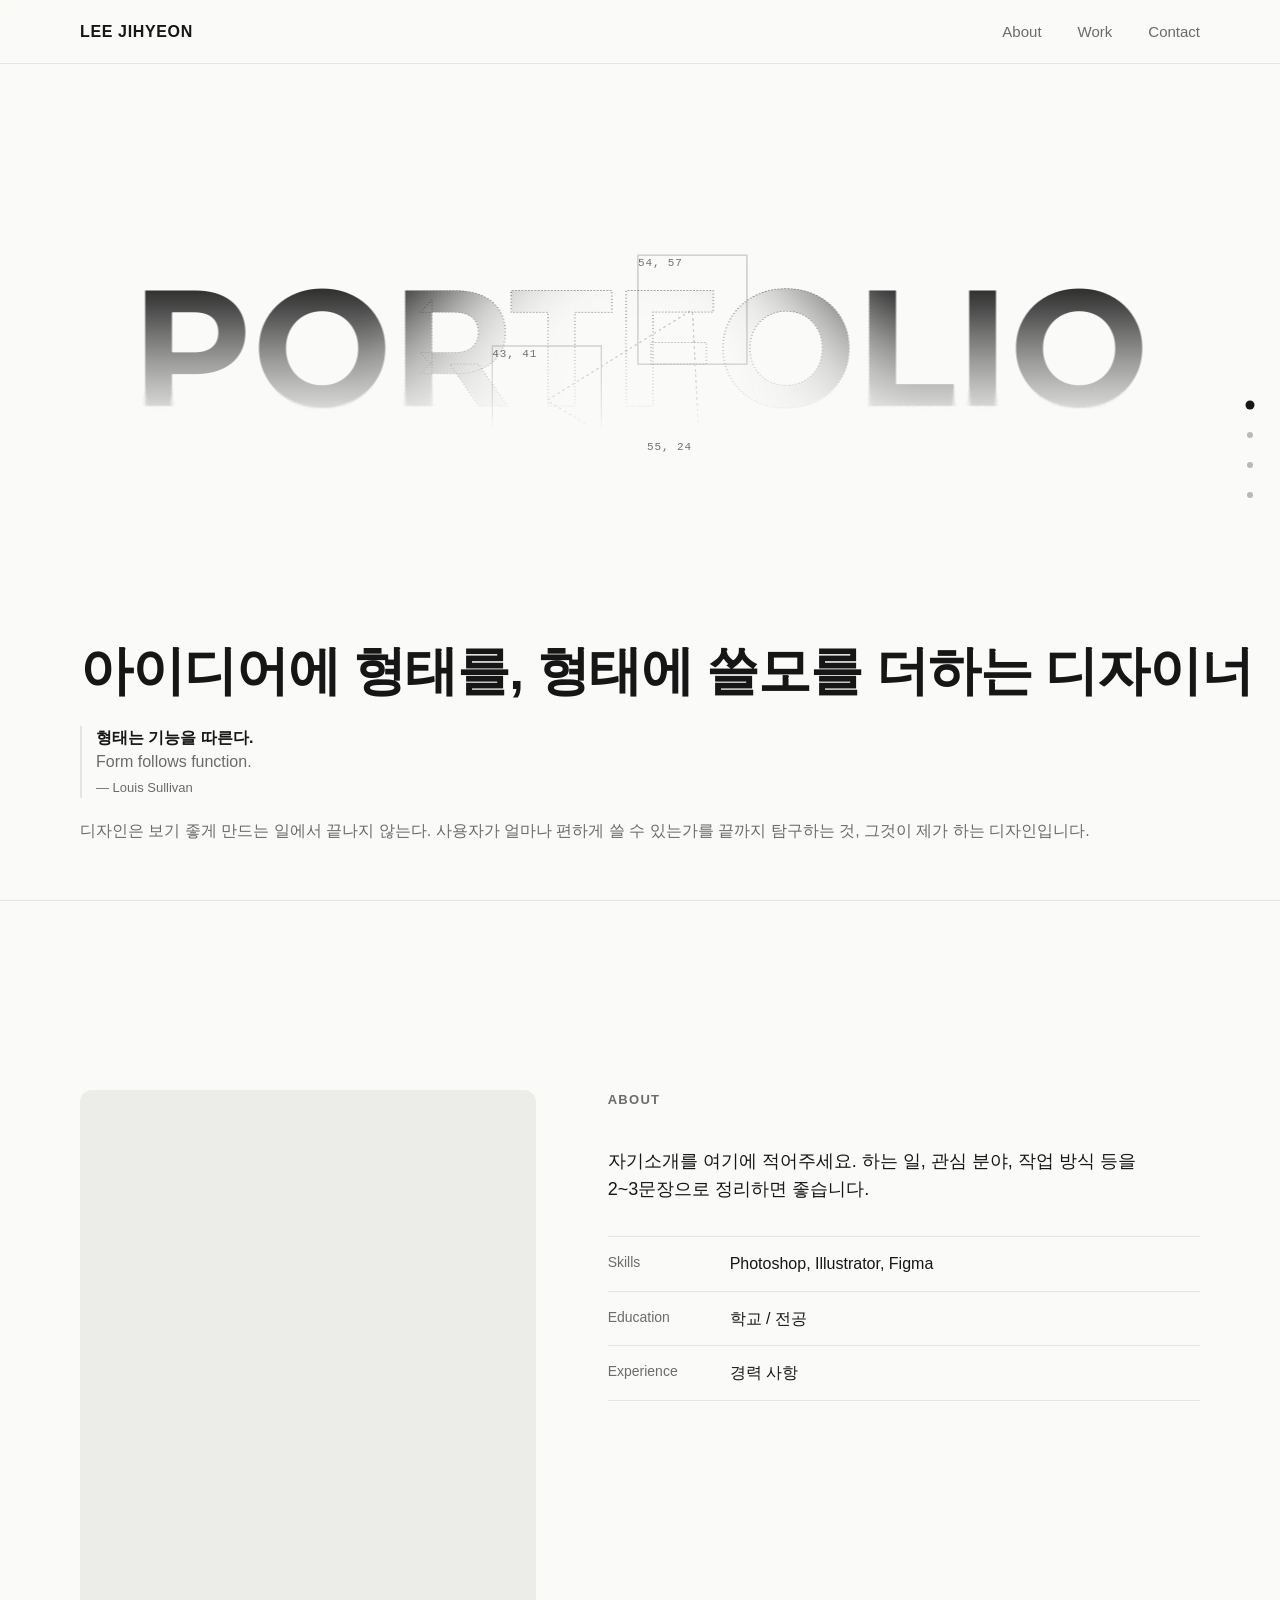
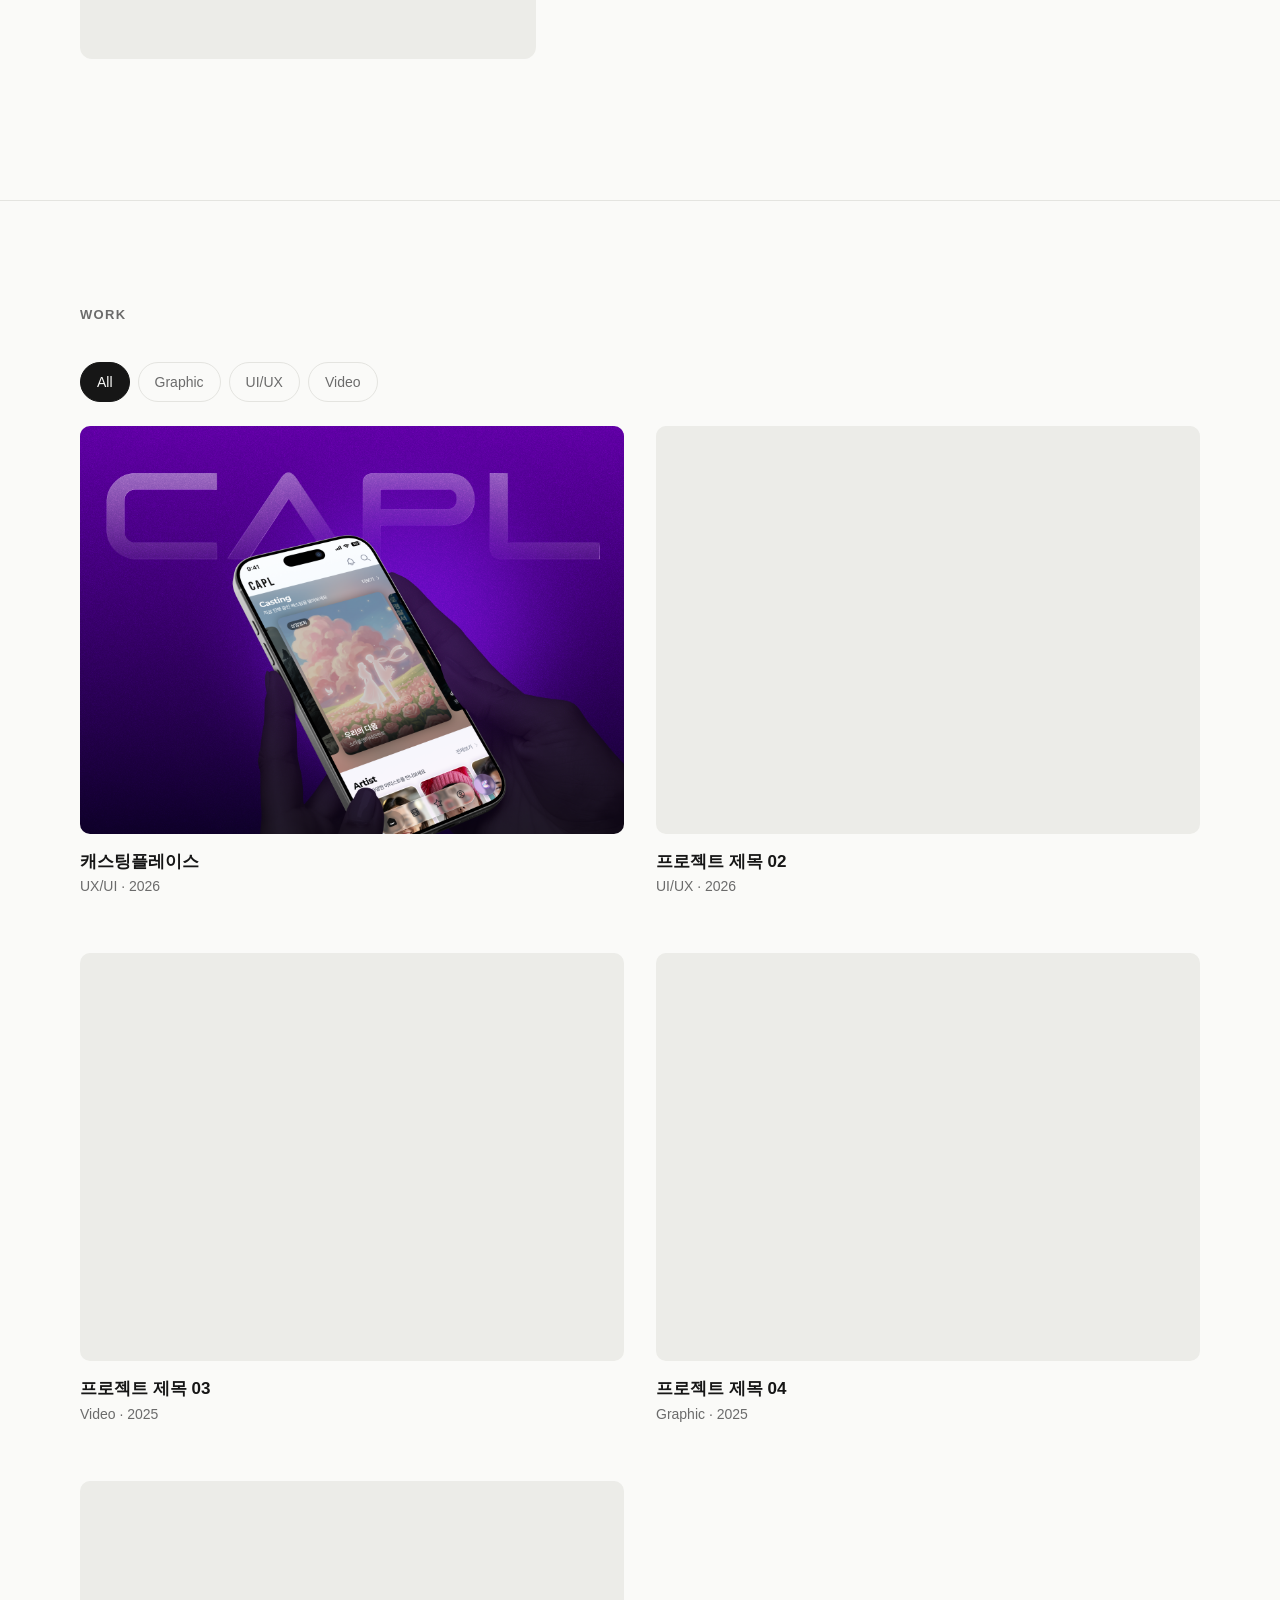
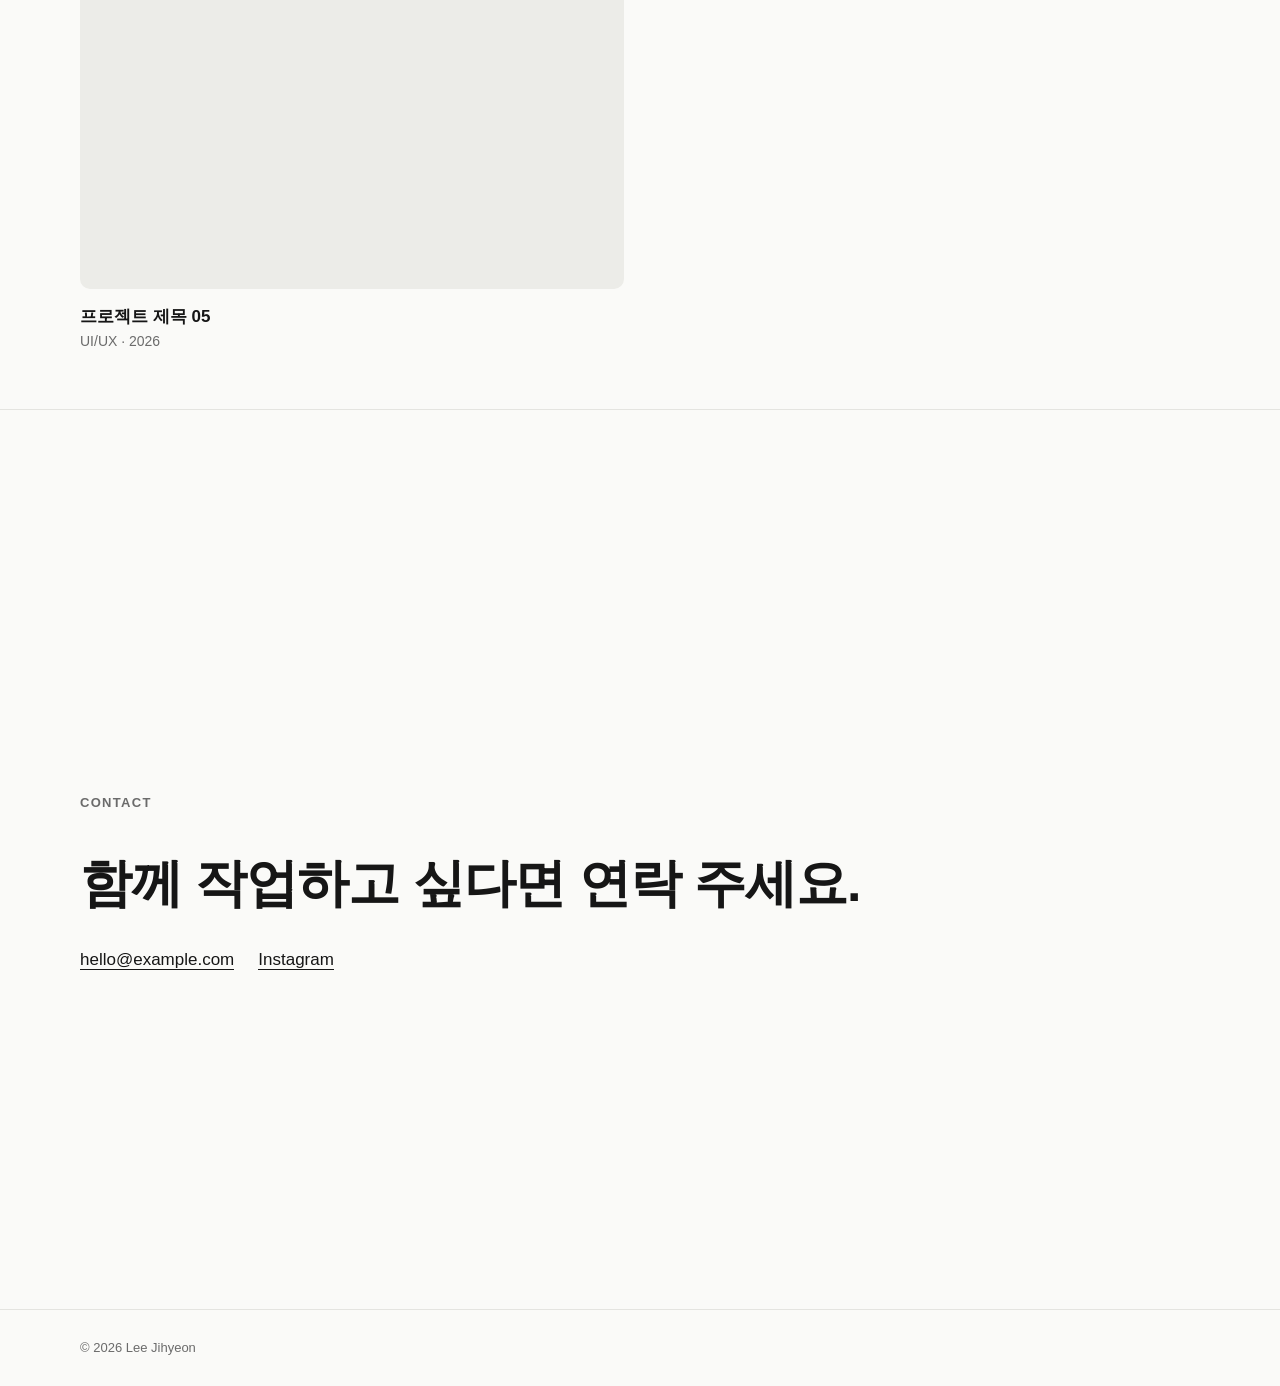
==== index.html @ bdc9daf2 "Insight: interview comparison table and hypothesis verification results - Newcomer vs experienced ac" ====
<!DOCTYPE html>
<html lang="ko" class="paged">
<head>
  <meta charset="UTF-8">
  <meta name="viewport" content="width=device-width, initial-scale=1.0, viewport-fit=cover">
  <title>이지현 포트폴리오</title>
  <meta name="description" content="이지현의 작업과 프로젝트를 소개하는 포트폴리오입니다.">
  <link rel="preconnect" href="https://cdn.jsdelivr.net">
  <link rel="stylesheet" href="https://cdn.jsdelivr.net/gh/orioncactus/pretendard@v1.3.9/dist/web/static/pretendard.min.css">
  <link rel="preconnect" href="https://fonts.googleapis.com">
  <link rel="preconnect" href="https://fonts.gstatic.com" crossorigin>
  <link rel="preload" as="style" href="https://fonts.googleapis.com/css2?family=Montserrat:wght@700&display=swap&text=PORTFOLIO">
  <link rel="stylesheet" href="https://fonts.googleapis.com/css2?family=Montserrat:wght@700&display=swap&text=PORTFOLIO">
  <link rel="stylesheet" href="css/style.css?v=20261109q">
</head>
<body>
  <header class="site-header">
    <div class="container header-inner">
      <a href="#home" class="logo">LEE JIHYEON</a>
      <button class="nav-toggle" aria-label="메뉴 열기" aria-expanded="false">
        <span></span><span></span>
      </button>
      <nav class="nav">
        <a href="#about">About</a>
        <a href="#work">Work</a>
        <a href="#contact">Contact</a>
      </nav>
    </div>
  </header>

  <main id="top">
    <!-- Hero -->
    <section id="home" class="hero page" data-page="Home">
      <div class="wordmark" data-text="PORTFOLIO" role="img" aria-label="PORTFOLIO"></div>
      <div class="container hero-intro">
        <h1>아이디어에 형태를,<br> 형태에 쓸모를 더하는 디자이너</h1>
        <blockquote class="hero-quote">
          <p>형태는 기능을 따른다.<span lang="en">Form follows function.</span></p>
          <cite>— Louis Sullivan</cite>
        </blockquote>
        <p class="hero-sub">디자인은 보기 좋게 만드는 일에서 끝나지 않는다. 사용자가 얼마나 편하게 쓸 수 있는가를 끝까지 탐구하는 것, 그것이 제가 하는 디자인입니다.</p>
      </div>
    </section>

    <!-- About -->
    <section id="about" class="section page" data-page="About">
      <div class="container about">
        <div class="about-photo">
          <img src="images/profile.jpg" alt="이지현 프로필 사진" onerror="this.parentElement.classList.add('is-empty')">
        </div>
        <div class="about-text">
          <h2 class="section-title">About</h2>
          <p>자기소개를 여기에 적어주세요. 하는 일, 관심 분야, 작업 방식 등을 2~3문장으로 정리하면 좋습니다.</p>
          <dl class="info">
            <div><dt>Skills</dt><dd>Photoshop, Illustrator, Figma</dd></div>
            <div><dt>Education</dt><dd>학교 / 전공</dd></div>
            <div><dt>Experience</dt><dd>경력 사항</dd></div>
          </dl>
        </div>
      </div>
    </section>

    <!-- Work -->
    <section id="work" class="section page" data-page="Work">
      <div class="container">
        <h2 class="section-title">Work</h2>
        <div class="filters" role="tablist">
          <button class="filter is-active" data-filter="all">All</button>
          <button class="filter" data-filter="graphic">Graphic</button>
          <button class="filter" data-filter="uiux">UI/UX</button>
          <button class="filter" data-filter="video">Video</button>
        </div>
        <ul class="grid">
          <li class="card" data-category="uiux">
            <a href="projects/project-01.html">
              <div class="thumb"><img src="images/project-01/capl-thumb.png" alt="" loading="lazy" onerror="this.remove()"></div>
              <h3>캐스팅플레이스</h3>
              <p>UX/UI · 2026</p>
            </a>
          </li>
          <li class="card" data-category="uiux">
            <a href="projects/project-02.html">
              <div class="thumb"><img src="images/work-02.jpg" alt="" onerror="this.remove()"></div>
              <h3>프로젝트 제목 02</h3>
              <p>UI/UX · 2026</p>
            </a>
          </li>
          <li class="card" data-category="video">
            <a href="projects/project-03.html">
              <div class="thumb"><img src="images/work-03.jpg" alt="" onerror="this.remove()"></div>
              <h3>프로젝트 제목 03</h3>
              <p>Video · 2025</p>
            </a>
          </li>
          <li class="card" data-category="graphic">
            <a href="projects/project-04.html">
              <div class="thumb"><img src="images/work-04.jpg" alt="" onerror="this.remove()"></div>
              <h3>프로젝트 제목 04</h3>
              <p>Graphic · 2025</p>
            </a>
          </li>
          <li class="card" data-category="uiux">
            <a href="projects/project-05.html">
              <div class="thumb"><img src="images/work-05.jpg" alt="" onerror="this.remove()"></div>
              <h3>프로젝트 제목 05</h3>
              <p>UI/UX · 2026</p>
            </a>
          </li>
        </ul>
      </div>
    </section>

    <!-- Contact -->
    <section id="contact" class="section contact page" data-page="Contact">
      <div class="container">
        <h2 class="section-title">Contact</h2>
        <p class="contact-lead">함께 작업하고 싶다면 연락 주세요.</p>
        <ul class="contact-links">
          <li><a href="mailto:hello@example.com">hello@example.com</a></li>
          <li><a href="https://instagram.com/" target="_blank" rel="noopener">Instagram</a></li>
        </ul>
      </div>
    </section>
  </main>

  <nav class="pager" aria-label="섹션 이동"></nav>

  <footer class="site-footer">
    <div class="container">© <span id="year"></span> Lee Jihyeon</div>
  </footer>

  <script src="js/main.js?v=20261109q"></script>
  <script src="js/wordmark.js?v=20261109q"></script>
</body>
</html>
---- css/style.css ----
/*
  모바일 우선(mobile-first) 반응형. 기준 기기(CSS px):
  - 기본      ~599   스마트폰 세로 (Galaxy S 360, iPhone SE 375, iPhone 393~402, Pro Max·Plus 430~440, Z Flip 412)
  - sm   600+        폴더블 펼침·소형 태블릿 (Galaxy Z Fold 펼침, 스마트폰 가로)
  - md   744+        태블릿 세로 (iPad mini 744, iPad·Air 820, iPad Pro 11" 834)
  - lg   1024+       태블릿 가로·노트북 (iPad Air 13"·Pro 13" 1024~1032, 노트북 1280~1366)
  - xl   1440+       데스크톱 (MacBook Air 1470, MacBook Pro 1512~1728, 모니터 1920+)
*/

:root {
  --bg: #fafaf8;
  --surface: #ffffff;
  --text: #161616;
  --muted: #6b6b6b;
  --line: #e4e4e0;
  --accent: #2f5bff;
  --thumb: #ecece8;
  --band: #f0f0ec;
  --glass-hi: rgba(255, 255, 255, .75);
  --glass-lo: rgba(255, 255, 255, .45);
  --glass-border: rgba(255, 255, 255, .8);
  --glass-shadow: rgba(30, 20, 60, .10);
  --glass-shine: rgba(255, 255, 255, .9);
  --header-h: 56px;
  --max: 1120px;
  --gutter: 16px;
  --section-y: 72px;
  --safe-l: env(safe-area-inset-left, 0px);
  --safe-r: env(safe-area-inset-right, 0px);
}

@media (prefers-color-scheme: dark) {
  :root {
    --bg: #111111;
    --surface: #1a1a1a;
    --text: #f2f2f0;
    --muted: #9a9a96;
    --line: #2c2c2a;
    --accent: #7c97ff;
    --thumb: #232321;
    --band: #0b0b0b;
    --glass-hi: rgba(255, 255, 255, .12);
    --glass-lo: rgba(255, 255, 255, .04);
    --glass-border: rgba(255, 255, 255, .16);
    --glass-shadow: rgba(0, 0, 0, .35);
    --glass-shine: rgba(255, 255, 255, .22);
  }
}

* { box-sizing: border-box; margin: 0; padding: 0; }

html {
  scroll-behavior: smooth;
  scroll-padding-top: var(--header-h);
  -webkit-text-size-adjust: 100%;
  text-size-adjust: 100%;
}

body {
  font-family: "Pretendard", -apple-system, BlinkMacSystemFont, sans-serif;
  background: var(--bg);
  color: var(--text);
  line-height: 1.6;
  word-break: keep-all;
  overflow-wrap: break-word;
  -webkit-font-smoothing: antialiased;
  -webkit-tap-highlight-color: transparent;
}

img { display: block; max-width: 100%; height: auto; }
a { color: inherit; text-decoration: none; }
ul { list-style: none; }
button { font: inherit; color: inherit; background: none; border: 0; cursor: pointer; }

.container {
  width: 100%;
  max-width: calc(var(--max) + var(--gutter) * 2);
  margin: 0 auto;
  padding-left: calc(var(--gutter) + var(--safe-l));
  padding-right: calc(var(--gutter) + var(--safe-r));
}

/* ---------- Header ---------- */
.site-header {
  position: fixed; inset: 0 0 auto 0; z-index: 10;
  height: var(--header-h);
  background: color-mix(in srgb, var(--bg) 88%, transparent);
  -webkit-backdrop-filter: blur(10px);
  backdrop-filter: blur(10px);
  border-bottom: 1px solid var(--line);
}
.header-inner { height: 100%; display: flex; align-items: center; justify-content: space-between; }
.logo { font-weight: 700; font-size: 15px; letter-spacing: 0.04em; }

/* 모바일: 햄버거 메뉴 */
.nav-toggle {
  display: flex; flex-direction: column; justify-content: center; gap: 6px;
  width: 44px; height: 44px; margin-right: -10px; padding: 0 10px;
}
.nav-toggle span { height: 2px; background: var(--text); transition: transform .2s; }
.nav-toggle[aria-expanded="true"] span:first-child { transform: translateY(4px) rotate(45deg); }
.nav-toggle[aria-expanded="true"] span:last-child { transform: translateY(-4px) rotate(-45deg); }

.nav {
  position: absolute; top: var(--header-h); left: 0; right: 0;
  display: none; flex-direction: column;
  padding: 8px calc(var(--gutter) + var(--safe-r)) 16px calc(var(--gutter) + var(--safe-l));
  background: var(--bg); border-bottom: 1px solid var(--line);
}
.nav.is-open { display: flex; }
.nav a { padding: 14px 0; font-size: 18px; font-weight: 500; }

/* ---------- Hero ---------- */
.hero {
  min-height: 100vh;
  min-height: 100svh;
  display: flex; flex-direction: column;
  padding: var(--header-h) 0 56px;
}
.eyebrow { color: var(--accent); font-weight: 600; font-size: 13px; letter-spacing: 0.1em; text-transform: uppercase; margin-bottom: 12px; }
.hero h1 { font-size: clamp(22px, 7.4vw, 40px); line-height: 1.15; font-weight: 700; letter-spacing: -0.02em; }

/* Vector Wordmark (js/wordmark.js) */
.wordmark {
  --wordmark-text: var(--text);
  --wordmark-shade: var(--muted);
  --wordmark-accent: var(--text);
  position: relative;
  flex: 1 1 auto;
  min-height: 260px;
  overflow: hidden;
  touch-action: pan-y;
  user-select: none;
  -webkit-user-select: none;
}
.wordmark-canvas { position: absolute; inset: 0; width: 100%; height: 100%; display: block; }
/* 서체가 준비되면 부드럽게 나타남 (js/wordmark.js가 .is-ready를 붙임) */
.wordmark > * { opacity: 0; transition: opacity .5s ease; }
.wordmark.is-ready > *, .wordmark.is-fallback { opacity: 1; }
.wordmark-label {
  position: absolute; left: 0; top: 0;
  pointer-events: none; white-space: nowrap;
  font-family: ui-monospace, SFMono-Regular, Menlo, monospace;
  font-size: 11px; letter-spacing: 0.08em;
}
.wordmark.is-fallback {
  display: flex; align-items: center; justify-content: center;
  font-family: Montserrat, sans-serif; font-weight: 700;
  font-size: calc(155 / 1200 * 100vw); color: var(--text);
}
.hero-intro { padding-top: 8px; }
.hero-quote { margin-top: 24px; padding-left: 14px; border-left: 2px solid var(--line); }
.hero-quote p { font-size: 15px; font-weight: 600; line-height: 1.5; }
.hero-quote p span { display: block; font-weight: 400; color: var(--muted); }
.hero-quote cite { display: block; margin-top: 4px; font-size: 13px; font-style: normal; color: var(--muted); }
.hero-sub { margin-top: 20px; max-width: 34em; font-size: 15px; color: var(--muted); }
.btn {
  display: inline-flex; align-items: center; min-height: 48px;
  margin-top: 32px; padding: 0 28px;
  border-radius: 999px; background: var(--text); color: var(--bg); font-weight: 600;
  transition: opacity .2s;
}

/* ---------- Sections ---------- */
.section { padding: var(--section-y) 0; border-top: 1px solid var(--line); }
.section-title { font-size: 13px; font-weight: 600; letter-spacing: 0.1em; text-transform: uppercase; color: var(--muted); margin-bottom: 28px; }

/* ---------- About ---------- */
.about { display: grid; grid-template-columns: 1fr; gap: 32px; }
.about-photo { aspect-ratio: 4 / 5; max-width: 420px; border-radius: 12px; overflow: hidden; background: var(--thumb); }
.about-photo img { width: 100%; height: 100%; object-fit: cover; }
.about-photo.is-empty img { display: none; }
.about-text > p { font-size: 17px; }
.info { margin-top: 32px; border-top: 1px solid var(--line); }
.info div { display: grid; grid-template-columns: 96px 1fr; gap: 12px; padding: 14px 0; border-bottom: 1px solid var(--line); }
.info dt { color: var(--muted); font-size: 14px; }

/* ---------- Work ---------- */
.filters {
  display: flex; gap: 8px; margin: 0 calc(-1 * var(--gutter)) 24px;
  padding: 0 var(--gutter); overflow-x: auto; scrollbar-width: none;
}
.filters::-webkit-scrollbar { display: none; }
.filter {
  flex-shrink: 0; min-height: 40px; padding: 0 16px;
  border: 1px solid var(--line); border-radius: 999px; font-size: 14px; color: var(--muted);
  transition: color .2s, background .2s, border-color .2s;
}
.filter.is-active { background: var(--text); color: var(--bg); border-color: var(--text); }
.grid { display: grid; grid-template-columns: 1fr; gap: 36px; }
.card.is-hidden { display: none; }
.thumb { aspect-ratio: 4 / 3; border-radius: 10px; overflow: hidden; background: var(--thumb); margin-bottom: 14px; }
.thumb img { width: 100%; height: 100%; object-fit: cover; transition: transform .5s; }
.card h3 { font-size: 17px; font-weight: 600; }
.card p { font-size: 14px; color: var(--muted); }

/* ---------- Contact ---------- */
.contact-lead { font-size: clamp(26px, 6vw, 52px); font-weight: 700; letter-spacing: -0.02em; line-height: 1.3; }
.contact-links { margin-top: 28px; display: flex; flex-direction: column; gap: 16px; font-size: 17px; }
.contact-links a { border-bottom: 1px solid currentColor; overflow-wrap: anywhere; }

/* ---------- Footer ---------- */
.site-footer {
  padding: 28px 0 calc(28px + env(safe-area-inset-bottom, 0px));
  border-top: 1px solid var(--line); font-size: 13px; color: var(--muted);
}

/* ---------- Project detail ---------- */
.project { padding: calc(var(--header-h) + 48px) 0 var(--section-y); }
.detail .project { overflow-x: hidden; overflow-x: clip; } /* 오른쪽 끝까지 나가는 가로 스크롤 카드가 페이지를 넓히지 않게 */
/* 상세 페이지: GNB 없이 상단 뒤로가기 버튼만 (작품에 집중) */
.back-float {
  position: fixed; z-index: 10;
  top: calc(16px + env(safe-area-inset-top, 0px)); left: calc(16px + var(--safe-l));
  width: 44px; height: 44px; border-radius: 50%;
  display: grid; place-items: center;
  color: #fff; background: rgba(0, 0, 0, .45);
  -webkit-backdrop-filter: blur(8px); backdrop-filter: blur(8px);
  transition: background .2s;
}
.detail .project { padding-top: 96px; }

/* 상세 페이지 대표 이미지: 화면 맨 위부터 폭 꽉 채움 */
.project-cover { margin: 0; background: var(--thumb); }
.project-cover img { width: 100%; height: auto; }
.project-cover + .project { padding-top: 64px; }
.project h1 { font-size: clamp(30px, 7vw, 60px); line-height: 1.2; letter-spacing: -0.02em; }
.project-meta { display: grid; grid-template-columns: 1fr 1fr; gap: 8px 16px; margin: 20px 0 36px; color: var(--muted); font-size: 14px; }
.project-body p { max-width: 680px; font-size: 17px; line-height: 1.8; margin-bottom: 36px; }
/* 상세 페이지 목차 */
.case-toc { margin-bottom: 64px; border-top: 1px solid var(--line); }
.case-toc ol { display: grid; grid-template-columns: repeat(2, 1fr); list-style: none; }
.case-toc li { border-bottom: 1px solid var(--line); }
.case-toc a { display: grid; grid-template-columns: auto 1fr; column-gap: 10px; padding: 14px 0; transition: color .2s; }
.toc-num { grid-row: span 2; font-size: 12px; font-weight: 700; color: #a78bfa; line-height: 1.6; }
.toc-en { font-size: 14px; font-weight: 600; }
.toc-ko { font-size: 12px; color: var(--muted); }
@media (hover: hover) { .case-toc a:hover .toc-en { color: #b48cff; } }
@media (min-width: 744px) {
  .case-toc ol { grid-template-columns: repeat(3, 1fr); }
}
@media (min-width: 1024px) {
  .case-toc ol { grid-template-columns: repeat(6, 1fr); }
  .case-toc li { border-bottom: 0; }
  .case-toc a { padding: 20px 16px 20px 0; }
  .case-toc { border-bottom: 1px solid var(--line); }
}
/* 목차로 이동할 때 위쪽 여백 */
.detail .case, .detail .overview { scroll-margin-top: 24px; }
.overview { margin-bottom: 64px; }
.project .overview-title { font-size: 13px; line-height: 1.6; font-weight: 600; letter-spacing: 0.1em; text-transform: uppercase; color: var(--muted); margin-bottom: 12px; }
.project .overview-headline { margin-bottom: 32px; font-size: 20px; line-height: 1.5; font-weight: 700; letter-spacing: -0.01em; }
.overview p { margin-bottom: 0; font-size: 14px; }
/* Overview 프로젝트 정보 (Team Project / Output / Period / 스토어) */
.overview-body { display: grid; gap: 40px; }
.overview-visuals { display: grid; grid-template-columns: 1fr 1fr; gap: 12px; margin-top: 32px; }
.overview-visuals img { width: 100%; height: auto; border-radius: 16px; }
.overview-side { display: grid; gap: 28px; }
.project-info { display: grid; gap: 28px; }
.project-info dt { margin-bottom: 8px; font-size: 16px; font-weight: 700; }
.project-info dd { font-size: 14px; line-height: 1.7; color: var(--muted); }
.project-info .project-info-gap { margin-top: 12px; }
.store-links { display: flex; flex-wrap: wrap; gap: 8px; }
.store-btn { display: inline-flex; align-items: center; gap: 6px; padding: 6px 12px; border-radius: 8px; font-size: 12px; font-weight: 600; background: var(--thumb); color: var(--muted); }
.overview p + p { margin-top: 16px; }

/* 케이스 스터디 섹션 (문제 → 인사이트 → 전략 → 디자인 → 회고) */
.case { margin-bottom: 64px; }
.project-body .case .case-label { font-size: 13px; line-height: 1.6; font-weight: 600; letter-spacing: 0.1em; text-transform: uppercase; color: var(--muted); margin-bottom: 12px; }
.case h2 { font-size: 20px; line-height: 1.5; font-weight: 700; letter-spacing: -0.01em; margin-bottom: 32px; } /* Overview 제목과 같은 크기 */
.project-body .case p { margin-bottom: 0; font-size: 14px; }
.project-body .case p + p { margin-top: 16px; }
.case .placeholder { aspect-ratio: 16 / 10; border-radius: 10px; background: var(--thumb); margin-top: 24px; }
.project-body .case .case-note { margin-top: 12px; font-size: 12px; color: var(--muted); }
.case-subtitle { margin: 64px 0 32px; font-size: 20px; line-height: 1.5; font-weight: 700; letter-spacing: -0.01em; }
/* 구분용 어두운 띠: 화면 폭 전체로 배경을 깔고 내용은 그대로 컨테이너 안에 */
.case-band {
  padding: 64px 0;
  background: var(--band);
  box-shadow: 0 0 0 100vmax var(--band);
  clip-path: inset(0 -100vmax);
}
/* 가로 스크롤 큰 카드 (문제점): 화면 양끝까지 이어져서, 넘기면 카드가 화면 밖으로 흘러감 */
.case-scroller {
  display: flex; gap: 12px;
  --bleed: calc((100vw - 100%) / 2);
  margin: 32px calc(-1 * var(--bleed)) 0;
  padding: 0 var(--bleed);
  overflow-x: auto; overscroll-behavior-x: contain;
  /* 스냅은 js/main.js에서 첫 카드를 글 시작선에 맞춘 뒤에 켬 (.is-snapping) */
  scrollbar-width: none; /* 스크롤바 숨김 (넘김은 버튼·스와이프·트랙패드) */
}
.case-scroller::-webkit-scrollbar { display: none; }
.case-scroller { align-items: flex-start; }
.case-scroller.is-snapping { scroll-snap-type: x mandatory; }
.case-scroller > li { flex: 0 0 80vw; max-width: 380px; scroll-snap-align: start; }
.case-scroller .placeholder { aspect-ratio: 1 / 1; margin: 0; border-radius: 16px; }
/* 문제점 카드 (임시 텍스트 카드: 정사각형, 내용이 넘치면 세로로 늘어남) */
/* 문제점 카드: 배경 사진 + 어두운 그라데이션 (사진 출처: Unsplash) */
.problem-card {
  position: relative; overflow: hidden; isolation: isolate;
  display: flex; flex-direction: column; justify-content: space-between; gap: 20px;
  aspect-ratio: 1 / 1; padding: 24px; border-radius: 20px;
  color: #fff; background: #1a1a1a;
  box-shadow: 0 12px 40px rgba(0, 0, 0, .35);
}
.pc-bg { position: absolute; inset: 0; z-index: -2; width: 100%; height: 100%; object-fit: cover; }
.problem-card::after {
  content: ""; position: absolute; inset: 0; z-index: -1; pointer-events: none;
  background: linear-gradient(180deg, rgba(10, 6, 20, .55) 0%, rgba(10, 6, 20, .1) 30%, rgba(10, 6, 20, .45) 55%, rgba(10, 6, 20, .9) 100%);
}
/* 카드 안쪽: 위 아이콘 / 아래 제목·설명 */
.problem-card .pc-icon { flex: none; width: 36px; height: 36px; color: #fff; }
.pc-body { display: flex; flex-direction: column; gap: 8px; }
.project-body .case .problem-card p { max-width: none; margin: 0; font-size: 14px; line-height: 1.6; }
.problem-card .pc-title { margin: 0; font-size: 22px; line-height: 1.35; font-weight: 700; letter-spacing: -0.01em; color: #fff; }
.project-body .case .problem-card .pc-desc { color: rgba(255, 255, 255, .82); }
.pc-extra { margin-top: 8px; padding-top: 12px; border-top: 1px solid rgba(255, 255, 255, .18); }
.project-body .case .problem-card .pc-stat { font-size: 12px; color: rgba(255, 255, 255, .72); }
.project-body .case .problem-card .pc-stat strong { display: block; margin-bottom: 2px; font-size: 16px; line-height: 1.4; font-weight: 700; color: #fff; }
.project-body .case .problem-card .pc-source { margin-top: 4px; font-size: 11px; color: rgba(255, 255, 255, .55); }
.project-body .case .problem-card .pc-quote { font-size: 15px; font-weight: 600; line-height: 1.5; color: #fff; }
@media (max-width: 743px) {
  .problem-card { padding: 20px; gap: 12px; }
  .problem-card .pc-icon { width: 28px; height: 28px; }
  .pc-body { gap: 6px; }
  .pc-extra { margin-top: 4px; padding-top: 10px; }
  .problem-card .pc-title { font-size: 18px; }
  .project-body .case .problem-card .pc-stat strong { font-size: 15px; }
  .project-body .case .problem-card .pc-stat { font-size: 11px; line-height: 1.5; }
  .project-body .case .problem-card p { font-size: 13px; }
}

/* 정사각형 카드 (정사각형 이미지면 잘리지 않음) */
.case-scroller img { display: block; width: 100%; aspect-ratio: 1 / 1; object-fit: cover; border-radius: 16px; }

/* 넘김 버튼: 마우스 쓰는 기기에서만 보임 (터치는 손가락으로 넘김) */
/* 본문과 넘김 버튼을 한 줄에: 버튼 아래끝 = 본문 아래끝 */
.case-head { display: flex; align-items: flex-end; justify-content: space-between; gap: 24px; }
.case-head > div > p:last-child { margin-bottom: 0; }
.scroller-nav { display: none; flex-shrink: 0; gap: 8px; }
.scroller-btn {
  width: 44px; height: 44px; border-radius: 50%;
  display: grid; place-items: center;
  border: 1px solid var(--line); color: var(--text);
  transition: background .2s, opacity .2s;
}
.scroller-btn:disabled { opacity: .3; cursor: default; }
/* 좁은 화면에선 버튼이 본문 폭을 줄이므로 744px 이상에서만 */
@media (hover: hover) and (pointer: fine) and (min-width: 744px) {
  .scroller-nav { display: flex; }
  .scroller-btn:not(:disabled):hover { background: var(--thumb); }
}
.case-scroller:focus-visible { outline: 2px solid var(--accent); outline-offset: 4px; }

.case-figure { margin: 32px 0 0; }
.case-figure img { width: 100%; height: auto; border-radius: 10px; }
.case .placeholder > span { display: grid; place-items: center; height: 100%; font-size: 13px; color: var(--muted); }
.case-figure .placeholder { margin-top: 0; }
/* 인사이트 보드: 위 맥락 카드 3개 + 아래 배우 유형 카드 + 오른쪽 아래 주석 */
.insight-board { --accent-strong: #a78bfa; margin-top: 40px; }
.insight-context { display: grid; grid-template-columns: 1fr; gap: 12px; }
.ctx { padding: 20px 24px; border-radius: 14px; background: var(--surface); }
.project-body .case .ctx p { max-width: none; font-size: 14px; }
.project-body .case .ctx .ctx-label { margin-bottom: 8px; font-weight: 700; color: var(--accent-strong); }
.persona-head { display: flex; align-items: center; gap: 16px; margin-bottom: 24px; }
.persona-avatar {
  flex-shrink: 0; width: 72px; height: 72px; border-radius: 50%; overflow: hidden;
  display: grid; place-items: end center; color: rgba(255, 255, 255, .85);
  background: linear-gradient(160deg, #c4b5fd, #6d28d9);
}
.persona-avatar img { width: 100%; height: 100%; object-fit: cover; }
.persona-tag { display: inline-block; padding: 4px 10px; border-radius: 6px; font-size: 12px; font-weight: 700; color: #fff; background: #7c3aed; }
.project-body .case .persona-quote { margin-top: 10px; font-size: 16px; line-height: 1.5; font-weight: 700; }
/* 인터뷰 비교표: 신인 배우 vs 경력 배우 */
.sr-only { position: absolute; width: 1px; height: 1px; padding: 0; margin: -1px; overflow: hidden; clip: rect(0 0 0 0); white-space: nowrap; border: 0; }
.vs-table { width: 100%; margin-top: 12px; border-collapse: collapse; table-layout: fixed; }
.vs-table thead th { padding: 0 8px 12px 0; vertical-align: top; text-align: left; font-weight: 400; }
.vs-table thead th:last-child { padding-right: 0; }
.vs-head { height: 100%; margin: 0; padding: 20px; border-radius: 14px; background: var(--surface); }
.vs-table tbody th, .vs-table td { padding: 16px 16px 16px 0; border-top: 1px solid var(--line); vertical-align: top; text-align: left; font-size: 15px; line-height: 1.6; }
.vs-table tbody th { font-size: 13px; font-weight: 700; color: var(--muted); }
.vs-table tr.is-key td { font-weight: 700; color: #c4b5fd; }
.vs-table thead th:first-child { width: 140px; }
@media (max-width: 743px) {
  .vs-table, .vs-table thead, .vs-table tbody { display: block; }
  .vs-table tr { display: grid; grid-template-columns: 1fr 1fr; column-gap: 12px; }
  .vs-table thead th:first-child { display: none; }
  .vs-table thead th { width: auto; padding: 0 0 12px; }
  .vs-head { flex-direction: column; align-items: flex-start; gap: 12px; padding: 16px; }
  .vs-head .persona-avatar { width: 48px; height: 48px; }
  .project-body .case .vs-head .persona-quote { font-size: 14px; }
  .vs-table tbody tr { padding: 14px 0; border-top: 1px solid var(--line); }
  .vs-table tbody th { grid-column: 1 / -1; padding: 0 0 6px; border: 0; }
  .vs-table td { padding: 0; border: 0; font-size: 14px; }
}

/* 가설 검증 결과 */
.verify { margin-top: 64px; }
.verify-cols { display: none; }
.verify-list { display: grid; gap: 12px; margin-top: 32px; list-style: none; }
.verify-row { display: grid; gap: 14px; padding: 20px; border-radius: 14px; background: var(--surface); }
.project-body .case .verify-hypo { display: flex; align-items: baseline; gap: 10px; max-width: none; font-size: 16px; line-height: 1.5; font-weight: 700; }
.verify-num { flex-shrink: 0; font-size: 12px; font-weight: 700; color: #a78bfa; }
.verify-badge { display: inline-block; margin-bottom: 6px; padding: 3px 10px; border-radius: 999px; font-size: 12px; font-weight: 700; color: #c4b5fd; background: rgba(124, 58, 237, .16); }
.verify-row.is-key { box-shadow: inset 0 0 0 1px rgba(167, 139, 250, .6); }
.verify-row.is-key .verify-badge { color: #fff; background: #7c3aed; }
.project-body .case .verify-result p { max-width: none; font-size: 14px; line-height: 1.6; color: var(--muted); }
.verify-design { display: flex; flex-wrap: wrap; gap: 6px; list-style: none; }
.verify-design li { padding: 4px 10px; border-radius: 6px; font-size: 13px; font-weight: 600; background: var(--thumb); }
@media (min-width: 1024px) {
  .vs-table thead th { padding-right: 24px; }
  .vs-head { padding: 28px; }
  .vs-table tbody th, .vs-table td { padding: 18px 24px 18px 0; font-size: 17px; }
  .vs-table tbody th { font-size: 14px; }
  .verify-cols, .verify-row { grid-template-columns: 1fr 1.5fr .9fr; gap: 32px; }
  .verify-cols { display: grid; margin-top: 40px; padding: 0 28px; font-size: 13px; font-weight: 700; color: var(--muted); }
  .verify-list { margin-top: 12px; }
  .verify-row { align-items: center; padding: 24px 28px; }
  .project-body .case .verify-hypo { font-size: 17px; }
  .project-body .case .verify-result p { font-size: 15px; }
}

.insight-foot { margin-top: 20px; display: grid; justify-content: end; gap: 4px; font-size: 12px; }
.insight-foot div { display: flex; gap: 12px; }
.insight-foot dt { font-weight: 700; }
.insight-foot dd { color: var(--muted); }

.case-list { margin-top: 16px; padding-left: 1.2em; list-style: disc; font-size: 14px; line-height: 1.8; }
.case-list li + li { margin-top: 12px; }
.case-list li::marker { color: var(--muted); }
.case-list strong { font-weight: 600; }
/* As-Is → To-Be 비교 (기존 방식 → 캐스팅플레이스) */
.ab-grid { display: grid; grid-template-columns: 1fr; gap: 40px; margin: 8px 0 64px; }
.ab-col { display: flex; flex-direction: column; align-items: stretch; }
.ab-card { position: relative; border-radius: 16px; text-align: center; }
.ab-asis { padding: 20px 20px 36px; border: 1px solid var(--line); }
.ab-tobe { padding: 20px 20px 28px; background: var(--surface); border: 1px solid rgba(167, 139, 250, .55); }
.ab-pill { display: inline-block; padding: 3px 14px; border-radius: 999px; font-size: 12px; font-weight: 600; background: var(--thumb); color: var(--muted); }
.ab-tobe .ab-pill { background: #7c3aed; color: #fff; }
.project-body .case .ab-card p { max-width: none; }
.project-body .case .ab-text { margin-top: 14px; font-size: 15px; line-height: 1.6; }
.project-body .case .ab-tags { margin-top: 12px; font-size: 12px; font-weight: 700; }
.ab-dot { position: absolute; left: 50%; bottom: 12px; width: 10px; height: 10px; margin-left: -5px; border-radius: 50%; background: #a78bfa; box-shadow: 0 0 0 3px rgba(167, 139, 250, .25); }
.ab-line { align-self: center; width: 0; height: 32px; border-left: 2px dashed rgba(167, 139, 250, .6); }
.ab-icon { width: 120px; aspect-ratio: 1 / 1; margin: 16px auto 8px; border-radius: 16px; background: var(--thumb); display: grid; place-items: center; font-size: 11px; color: var(--muted); }
.ab-icon img { width: 100%; height: 100%; object-fit: contain; }
.ab-title { font-size: 18px; font-weight: 700; line-height: 1.4; }
.project-body .case .ab-desc { margin-top: 8px; font-size: 13px; line-height: 1.6; color: var(--muted); }
@media (min-width: 1024px) {
  .ab-grid { grid-template-columns: repeat(3, 1fr); gap: 24px; }
  .ab-asis, .ab-tobe { padding-left: 24px; padding-right: 24px; }
  .ab-icon { width: 160px; }
  .ab-title { font-size: 22px; }
  .project-body .case .ab-text { font-size: 17px; }
  .project-body .case .ab-desc { font-size: 14px; }
  .project-body .case .ab-tags { font-size: 13px; }
}

/* 디자인 시스템 */
.ds { --ds-purple: #7000B6; display: grid; gap: 16px; margin: 16px 0 64px; }
.ds-row { display: grid; grid-template-columns: 1fr; gap: 16px; }
.ds-panel { padding: 28px 24px; border-radius: 16px; background: var(--surface); border: 1px solid var(--line); }
.project-body .case .ds p { max-width: none; }
.project-body .case .ds-heading { margin-bottom: 20px; font-size: 14px; color: var(--muted); }
.project-body .case .ds-font { font-size: 28px; line-height: 1.3; font-weight: 700; }
.project-body .case .ds-weights { margin: 10px 0 8px; font-size: 15px; color: var(--muted); }
.ds-weights b { color: var(--text); }
.project-body .case .ds-group { margin-top: 24px; font-size: 12px; color: var(--muted); }
.ds-type-row { display: grid; grid-template-columns: 2.5em 1fr; gap: 4px 12px; align-items: baseline; padding: 8px 0; line-height: 1.4; }
.ds-code { font-size: 13px; font-weight: 700; }
.ds-spec { grid-column: 2; font-size: 12px; color: var(--muted); }
.ds-colors { display: grid; grid-template-columns: 1fr 1fr; gap: 8px; }
.ds-col-main, .ds-col-gray { display: grid; gap: 8px; align-content: start; }
.ds-swatch { display: flex; flex-direction: column; gap: 2px; min-height: 52px; padding: 10px 12px; border-radius: 8px; font-size: 12px; line-height: 1.3; box-shadow: inset 0 0 0 1px rgba(255, 255, 255, .06); }
.ds-swatch b { font-weight: 700; font-size: 13px; }
.ds-swatch span { opacity: .8; }
.ds-swatch--0 { min-height: 140px; }
.ds-swatch--1 { min-height: 110px; }
.ds-components { display: grid; grid-template-columns: 1fr; gap: 16px; }
.ds-box { padding: 20px; border: 1px dashed var(--line); border-radius: 12px; }
.project-body .case .ds-box-label { margin-bottom: 16px; font-size: 12px; color: var(--muted); }
.ds-nav { display: flex; justify-content: space-between; gap: 8px; padding-bottom: 16px; border-bottom: 1px solid var(--line); }
.ds-nav-item { display: grid; justify-items: center; gap: 4px; color: var(--muted); }
.ds-nav-item.is-active { color: #b48cff; }
.ds-nav-item em { font-style: normal; font-size: 11px; }
.ds-icons { display: grid; grid-template-columns: repeat(5, 1fr); gap: 16px 8px; justify-items: center; padding-top: 16px; }
.ds-badges, .ds-buttons, .ds-toasts { display: flex; flex-wrap: wrap; gap: 8px; align-items: center; }
.ds-badge { padding: 4px 10px; border-radius: 6px; font-size: 12px; font-weight: 600; background: rgba(112, 0, 182, .25); color: #d8c4ff; }
.ds-badge--line { background: none; box-shadow: inset 0 0 0 1px #b48cff; color: #b48cff; }
.ds-badge--hot { background: #ef4444; color: #fff; }
.ds-badge--new { background: var(--ds-purple); color: #fff; }
.ds-btn { padding: 10px 18px; border-radius: 10px; font-size: 14px; font-weight: 700; background: var(--ds-purple); color: #fff; }
.ds-btn--ghost { background: none; box-shadow: inset 0 0 0 1px var(--line); color: var(--text); }
.ds-btn--off { background: var(--thumb); color: var(--muted); }
.ds-sheet { display: grid; gap: 12px; padding: 10px 14px 16px; border-radius: 16px 16px 4px 4px; background: var(--thumb); }
.ds-sheet-grip { justify-self: center; width: 36px; height: 4px; border-radius: 2px; background: var(--line); }
.ds-sheet-item { display: flex; align-items: center; gap: 10px; padding: 12px; border-radius: 10px; background: var(--surface); font-size: 14px; }
.ds-sheet-item svg { width: 20px; height: 20px; }
.ds-toast { display: inline-flex; align-items: center; gap: 12px; padding: 10px 14px; border-radius: 10px; font-size: 13px; background: var(--thumb); }
.ds-toast b { color: #b48cff; }
.ds-toast--ok { box-shadow: inset 0 0 0 1px #22c55e; color: #4ade80; background: none; }
.ds-toast svg { width: 16px; height: 16px; }
@media (min-width: 1024px) {
  .ds-row { grid-template-columns: 1fr 1fr; }
  .ds-panel { padding: 36px 40px; }
  .project-body .case .ds-font { font-size: 36px; }
  .ds-type-row { grid-template-columns: 2.5em auto 1fr; }
  .ds-spec { grid-column: auto; }
  .ds-components { grid-template-columns: repeat(3, 1fr); }
  .ds-box--icons { grid-column: span 2; grid-row: span 2; }
}

/* 가설 검증: 머리말 + 질문 카드 2장 + 수정 가설 띠 + 바뀐 생각 */
.hypo { margin-top: 64px; }
.hypo-head { text-align: center; }
.project-body .case .hypo p { max-width: none; }
.project-body .case .hypo-eyebrow { font-size: 13px; font-weight: 700; color: #a78bfa; }
.hypo-title { margin-top: 10px; font-size: 20px; line-height: 1.5; font-weight: 700; letter-spacing: -0.01em; }
.project-body .case .hypo-sub { margin: 12px auto 0; font-size: 14px; color: var(--muted); }
.br-pc { display: none; }
.hypo em { font-style: normal; color: #c4b5fd; }
.hypo-cards { display: grid; grid-template-columns: 1fr; gap: 16px; margin-top: 40px; }
.hypo-card { display: flex; flex-direction: column; padding: 28px 20px; border-radius: 20px; background: var(--surface); text-align: center; }
.hypo-q { font-size: 16px; font-weight: 700; line-height: 1.5; }
.project-body .case .hypo-meta { margin-top: 6px; font-size: 12px; color: var(--muted); }
.hypo-chips { display: grid; grid-template-columns: 1fr 1fr; gap: 10px; margin-top: 24px; list-style: none; }
.hypo-chips li { display: grid; place-items: center; min-height: 76px; padding: 12px; border-radius: 14px; font-size: 14px; font-weight: 600; line-height: 1.4; background: var(--thumb); }
.hypo-chips li.is-key, .hypo-results li.is-key { background: rgba(124, 58, 237, .14); box-shadow: inset 0 0 0 1px rgba(167, 139, 250, .6); color: #c4b5fd; }
.hypo-results { display: grid; gap: 10px; margin-top: 24px; list-style: none; text-align: left; }
.hypo-results li { display: flex; justify-content: space-between; align-items: center; gap: 16px; min-height: 76px; padding: 16px 20px; border-radius: 14px; background: var(--thumb); }
.hypo-results li:not(.is-key) { width: 72%; }
.hypo-results b { display: block; font-size: 15px; }
.hypo-results span { display: block; margin-top: 4px; font-size: 12px; line-height: 1.5; opacity: .85; }
.hypo-tag { flex-shrink: 0; padding: 4px 10px; border-radius: 999px; font-size: 12px; font-weight: 700; color: #fff !important; background: #7c3aed; }
.hypo-quote { margin-top: auto; padding: 12px 14px; border-left: 2px solid #a78bfa; border-radius: 0 10px 10px 0; background: var(--thumb); text-align: left; }
.hypo-chips + .hypo-quote, .hypo-results + .hypo-quote { margin-top: 20px; }
.hypo-card > .hypo-quote { margin-top: auto; }
.hypo-card > ul { margin-bottom: 20px; }
.project-body .case .hypo-quote p { font-size: 13px; font-weight: 600; }
.hypo-quote cite { display: block; margin-top: 4px; font-size: 12px; font-style: normal; color: var(--muted); }
.hypo-banner { display: flex; flex-direction: column; align-items: center; gap: 12px; margin-top: 24px; padding: 24px 20px; border-radius: 20px; background: #1d1240; text-align: center; color: #fff; }
.hypo-pill { padding: 6px 14px; border-radius: 999px; font-size: 12px; font-weight: 600; background: rgba(255, 255, 255, .12); color: #fff; }
.project-body .case .hypo-banner p { font-size: 15px; font-weight: 700; line-height: 1.5; }
.hypo-divider { width: 32px; height: 1px; background: rgba(255, 255, 255, .25); }
.hypo-change { margin-top: 48px; }
.hypo-change-title { font-size: 20px; line-height: 1.5; font-weight: 700; letter-spacing: -0.01em; margin-bottom: 24px; }
.hypo-shifts { display: grid; gap: 12px; list-style: none; }
.hypo-shift { display: grid; gap: 20px; padding: 24px; border-radius: 18px; background: var(--surface); }
.hypo-shift-mind { display: grid; justify-items: start; gap: 6px; }
.project-body .case .hypo-shift p { max-width: none; }
.hypo-old span, .hypo-new span, .project-body .case .hypo-impact-label { display: block; margin-bottom: 2px; font-size: 11px; font-weight: 600; color: var(--muted); }
.project-body .case .hypo-old { font-size: 14px; color: var(--muted); }
.hypo-old s { text-decoration-color: rgba(167, 139, 250, .7); }
.hypo-shift-arrow { color: #a78bfa; }
.project-body .case .hypo-new { font-size: 17px; font-weight: 700; color: #c4b5fd; }
.hypo-shift-impact { padding-top: 16px; border-top: 1px solid var(--line); }
/* 설계에 미친 영향: 이유 → 공개 정보 / 멤버십 정보 → 목표 */
.project-body .case .impact-why { font-size: 14px; color: var(--muted); }
.tiers { display: grid; grid-template-columns: repeat(auto-fit, minmax(140px, 1fr)); gap: 10px; margin-top: 14px; }
.tier { display: grid; align-content: start; gap: 8px; padding: 14px; border-radius: 12px; background: var(--thumb); }
.tier--member { background: rgba(124, 58, 237, .14); box-shadow: inset 0 0 0 1px rgba(167, 139, 250, .55); }
.tier-tag { justify-self: start; padding: 2px 8px; border-radius: 999px; font-size: 11px; font-weight: 700; background: rgba(255, 255, 255, .1); color: var(--muted); }
.tier--member .tier-tag { background: #7c3aed; color: #fff; }
.tier b { font-size: 15px; }
.tier--member b { color: #c4b5fd; }
.tier ul { display: flex; flex-wrap: wrap; gap: 6px; list-style: none; }
.tier li { padding: 3px 8px; border-radius: 6px; font-size: 12px; background: rgba(255, 255, 255, .06); }
.project-body .case .impact-goal { display: flex; gap: 10px; align-items: baseline; margin-top: 14px; font-size: 14px; font-weight: 600; }
.impact-goal span { flex-shrink: 0; font-size: 11px; font-weight: 700; color: #a78bfa; }
.project-body .case .hypo-shift-impact p:last-child { font-size: 14px; }
@media (min-width: 1024px) {
  .br-pc { display: inline; }
  .hypo-title { font-size: 28px; }
  .project-body .case .hypo-sub { font-size: 16px; }
  .hypo-cards { grid-template-columns: 1fr 1fr; gap: 24px; }
  .hypo-card { padding: 40px; }
  .hypo-q { font-size: 18px; }
  .hypo-chips li { min-height: 96px; font-size: 16px; }
  .hypo-results li { min-height: 96px; padding: 20px 28px; }
  .hypo-results b { font-size: 17px; }
  .hypo-results span { font-size: 14px; }
  .project-body .case .hypo-quote p { font-size: 14px; }
  .hypo-banner { flex-direction: row; justify-content: center; gap: 24px; padding: 28px 40px; text-align: left; }
  .hypo-divider { width: 1px; height: 24px; }
  .project-body .case .hypo-banner p { font-size: 18px; }
  .hypo-change-title { font-size: 28px; }
  .hypo-shifts { gap: 16px; }
  .hypo-shift { grid-template-columns: 2fr 3fr; gap: 40px; align-items: center; padding: 32px 40px; }
  .hypo-shift-impact { padding: 0 0 0 40px; border-top: 0; border-left: 1px solid var(--line); }
  .project-body .case .hypo-old { font-size: 16px; }
  .project-body .case .hypo-new { font-size: 22px; }
  .project-body .case .hypo-shift-impact p:last-child { font-size: 16px; }
  .project-body .case .impact-why { font-size: 15px; }
  .tier { padding: 16px 18px; }
  .tier b { font-size: 16px; }
  .tier li { font-size: 13px; }
  .project-body .case .impact-goal { font-size: 15px; }
}

/* 03 전략: 강점 카드 */
.str-cards { display: grid; grid-template-columns: 1fr; gap: 12px; margin-top: 24px; }
.str-card { padding: 24px; border-radius: 14px; background: var(--surface); }
.project-body .case .str-card p { max-width: none; }
.project-body .case .str-num { font-size: 12px; font-weight: 700; color: #a78bfa; letter-spacing: 0.04em; }
.str-card h4 { margin: 8px 0 10px; font-size: 17px; font-weight: 700; line-height: 1.4; }
.project-body .case .str-card p:last-child { font-size: 14px; color: var(--muted); }

/* 03 전략: 서비스 구조 (배우 앱 → 프로필 → 어드민) */
.flow { display: grid; grid-template-columns: 1fr; justify-items: stretch; gap: 8px; margin-top: 32px; }
.flow-node { padding: 24px; border-radius: 14px; background: var(--surface); border: 1px solid var(--line); text-align: center; }
.flow-node--hub { background: linear-gradient(160deg, #7c3aed, #4c1d95); border-color: transparent; color: #fff; }
.project-body .case .flow-tag { max-width: none; font-size: 12px; font-weight: 700; letter-spacing: 0.06em; color: #a78bfa; }
.project-body .case .flow-node--hub .flow-tag { color: #e9ddff; }
.flow-node h4 { margin: 6px 0 12px; font-size: 20px; font-weight: 700; }
.flow-node ul { list-style: none; display: grid; gap: 4px; font-size: 14px; line-height: 1.6; color: var(--muted); }
.flow-node--hub ul { color: rgba(255, 255, 255, .85); }
.flow-arrow { justify-self: center; display: grid; place-items: center; color: #a78bfa; transform: rotate(90deg); }

/* 03 전략: 선순환 고리 */
.loop {
  display: grid; gap: 10px; margin-top: 32px; align-items: center;
  grid-template-columns: 1fr auto 1fr;
  grid-template-areas: "a ab b" "da hub bc" "d cd c";
}
.loop-node { display: grid; gap: 4px; padding: 16px; border-radius: 14px; background: var(--surface); border: 1px solid var(--line); text-align: center; }
.loop-node b { font-size: 15px; }
.loop-node span { font-size: 12px; line-height: 1.5; color: var(--muted); }
.loop-node--key { border-color: rgba(167, 139, 250, .7); background: rgba(124, 58, 237, .14); }
.loop-node--key b { color: #c4b5fd; }
.loop-a { grid-area: a; } .loop-b { grid-area: b; } .loop-c { grid-area: c; } .loop-d { grid-area: d; }
.loop-ab { grid-area: ab; } .loop-bc { grid-area: bc; } .loop-cd { grid-area: cd; } .loop-da { grid-area: da; }
.loop-arrow { justify-self: center; font-size: 20px; font-weight: 700; color: #a78bfa; }
.loop-hub { grid-area: hub; display: grid; place-items: center; width: 84px; height: 84px; border-radius: 50%; background: linear-gradient(160deg, #7c3aed, #4c1d95); color: #fff; text-align: center; font-size: 12px; font-weight: 700; line-height: 1.4; }
@media (min-width: 744px) {
  .str-cards { grid-template-columns: 1fr 1fr; gap: 24px; }
  .str-card { padding: 32px; }
  .str-card h4 { font-size: 20px; }
  .project-body .case .str-card p:last-child { font-size: 16px; }
  .flow { grid-template-columns: 1fr auto 1fr auto 1fr; align-items: stretch; gap: 16px; }
  .flow-arrow { transform: none; }
  .flow-node { padding: 32px 24px; }
  .loop { max-width: 760px; margin-left: auto; margin-right: auto; gap: 16px 24px; }
  .loop-node { padding: 24px; }
  .loop-node b { font-size: 18px; }
  .loop-node span { font-size: 14px; }
  .loop-hub { width: 120px; height: 120px; font-size: 15px; }
}

.case-screen { margin-top: 48px; }
.case-screen h3 { font-size: 20px; line-height: 1.5; font-weight: 700; letter-spacing: -0.01em; }
.case-screen .placeholder { margin: 12px 0 16px; }
.project-images { display: grid; gap: 16px; }
.project-images .placeholder { aspect-ratio: 16 / 10; border-radius: 10px; background: var(--thumb); }

/* ---------- 섹션 페이지네이션 (메인 페이지, html.paged) ---------- */
html.paged {
  scroll-snap-type: y mandatory;
  scroll-padding-top: 0;
}
.paged .page {
  min-height: 100vh;
  min-height: 100svh;
  scroll-snap-align: start;
  display: flex; flex-direction: column; justify-content: center;
}
.paged .section { padding-top: calc(var(--header-h) + 40px); padding-bottom: 56px; }
.paged .site-footer { scroll-snap-align: end; }

.pager {
  position: fixed; z-index: 9;
  right: calc(6px + var(--safe-r)); top: 50%; transform: translateY(-50%);
  display: flex; flex-direction: column; gap: 2px;
}
.pager button {
  position: relative; width: 28px; height: 28px;
  display: grid; place-items: center;
}
.pager button::before {
  content: ""; width: 6px; height: 6px; border-radius: 50%;
  background: var(--muted); opacity: .45;
  transition: transform .25s, opacity .25s, background .25s;
}
.pager button[aria-current="true"]::before { background: var(--text); opacity: 1; transform: scale(1.5); }
.pager .pager-label {
  position: absolute; right: 30px; top: 50%; transform: translateY(-50%);
  font-size: 12px; letter-spacing: 0.06em; color: var(--muted);
  white-space: nowrap; opacity: 0; pointer-events: none; transition: opacity .2s;
}

/* ---------- 마우스 사용 기기에서만 호버 효과 ---------- */
@media (hover: hover) and (pointer: fine) {
  .nav a { transition: color .2s; }
  .btn:hover { opacity: .8; }
  .filter:hover { color: var(--text); }
  .card a:hover .thumb img { transform: scale(1.03); }
  .contact-links a:hover { color: var(--accent); }
  .back-float:hover { background: rgba(0, 0, 0, .7); }
  .pager button:hover .pager-label { opacity: 1; }
  .pager button:hover::before { opacity: 1; }
}

/* ---------- sm: 600+ 폴더블 펼침 · 소형 태블릿 ---------- */
@media (min-width: 600px) {
  :root { --gutter: 24px; --section-y: 88px; }
  .grid { grid-template-columns: repeat(2, 1fr); gap: 40px 20px; }
  .contact-links { flex-direction: row; flex-wrap: wrap; gap: 24px; }
  .project-meta { display: flex; flex-wrap: wrap; gap: 8px 28px; }
  .filters { margin-left: 0; margin-right: 0; padding: 0; flex-wrap: wrap; overflow: visible; }
}

/* ---------- md: 744+ 태블릿 세로 ---------- */
@media (min-width: 744px) {
  :root { --header-h: 64px; --gutter: 32px; --section-y: 104px; }
  .back-float { top: 24px; left: calc(24px + var(--safe-l)); width: 48px; height: 48px; }
  .overview p { font-size: 18px; }
  .project-info dt { font-size: 18px; }
  .project-info dd { font-size: 16px; }
  .case h2 { font-size: 28px; }
  .project .overview-headline { font-size: 28px; }
  .project-body .case p { font-size: 18px; }
  .project-body .case .case-note { font-size: 13px; }
  .case-subtitle { font-size: 28px; }
  .case-list { font-size: 18px; }
  .insight-context { grid-template-columns: repeat(3, 1fr); gap: 24px; }
  .persona-avatar { width: 96px; height: 96px; }
  .project-body .case .persona-quote { font-size: 20px; }
  .project-body .case .ctx p { font-size: 15px; }
  .case-scroller { gap: 16px; }
  .case-scroller > li { flex-basis: 48vw; }
  .case-screen h3 { font-size: 28px; }
  .logo { font-size: 16px; }
  .nav-toggle { display: none; }
  .nav {
    position: static; display: flex; flex-direction: row; gap: 28px;
    padding: 0; background: none; border: 0;
  }
  .nav a { padding: 0; font-size: 15px; font-weight: 400; color: var(--muted); }
  .nav a:hover { color: var(--text); }
  .about { grid-template-columns: minmax(0, 1fr) minmax(0, 1.3fr); gap: 40px; align-items: start; }
  .about-photo { max-width: none; }
  .about-text > p { font-size: 18px; }
  .info div { grid-template-columns: 110px 1fr; }
  .section-title { margin-bottom: 36px; }
  .pager { right: calc(16px + var(--safe-r)); }
}

/* ---------- lg: 1024+ 태블릿 가로 · 노트북 ---------- */
@media (min-width: 1024px) {
  :root { --gutter: 40px; --section-y: 120px; }
  .overview-body { grid-template-columns: minmax(0, 1fr) 380px; column-gap: 80px; row-gap: 48px; align-items: stretch; }
  /* 오른쪽 정보 패널을 이미지와 같은 줄에 두어 위 끝을 이미지에 맞춤 */
  .overview-main { display: contents; }
  .overview-main > p { grid-column: 1; grid-row: 1; }
  .overview-visuals { grid-column: 1; grid-row: 2; }
  .overview-side { grid-column: 2; grid-row: 2; }
  .overview-side { display: flex; flex-direction: column; gap: 28px; }
  .overview-visuals { gap: 24px; margin-top: 0; }
  .case-scroller > li { flex-basis: 32vw; }
  /* PC: 제목 한 줄, 40pt. 1024~1100px처럼 폭이 모자라면 한 줄에 맞게 살짝 줄어듦 */
  .hero h1 { font-size: min(40pt, calc((100vw - 2 * var(--gutter)) / 19.5)); white-space: nowrap; }
  .hero h1 br { display: none; }
  .hero-quote p, .hero-sub { font-size: 16px; }
  .hero-sub { max-width: none; white-space: nowrap; }
  .nav { gap: 36px; }
  .about { gap: 72px; }
  .grid { gap: 56px 32px; }
  .project-images { gap: 24px; }
}

/* ---------- xl: 1440+ 데스크톱 ---------- */
@media (min-width: 1440px) {
  :root { --max: 1280px; --section-y: 140px; }
  .grid { grid-template-columns: repeat(3, 1fr); }
}

/* ---------- 스마트폰 가로 (높이가 낮은 화면) ---------- */
@media (orientation: landscape) and (max-height: 500px) {
  html.paged { scroll-snap-type: none; }
  .paged .page { min-height: auto; }
  .pager { display: none; }
  .hero { min-height: auto; padding: var(--header-h) 0 48px; }
  .wordmark { flex: none; height: 260px; }
  .hero h1 { font-size: clamp(28px, 5vw, 40px); }
  .nav { max-height: calc(100vh - var(--header-h)); overflow-y: auto; }
}

@media (prefers-reduced-motion: reduce) {
  html { scroll-behavior: auto; }
  * { transition: none !important; }
}
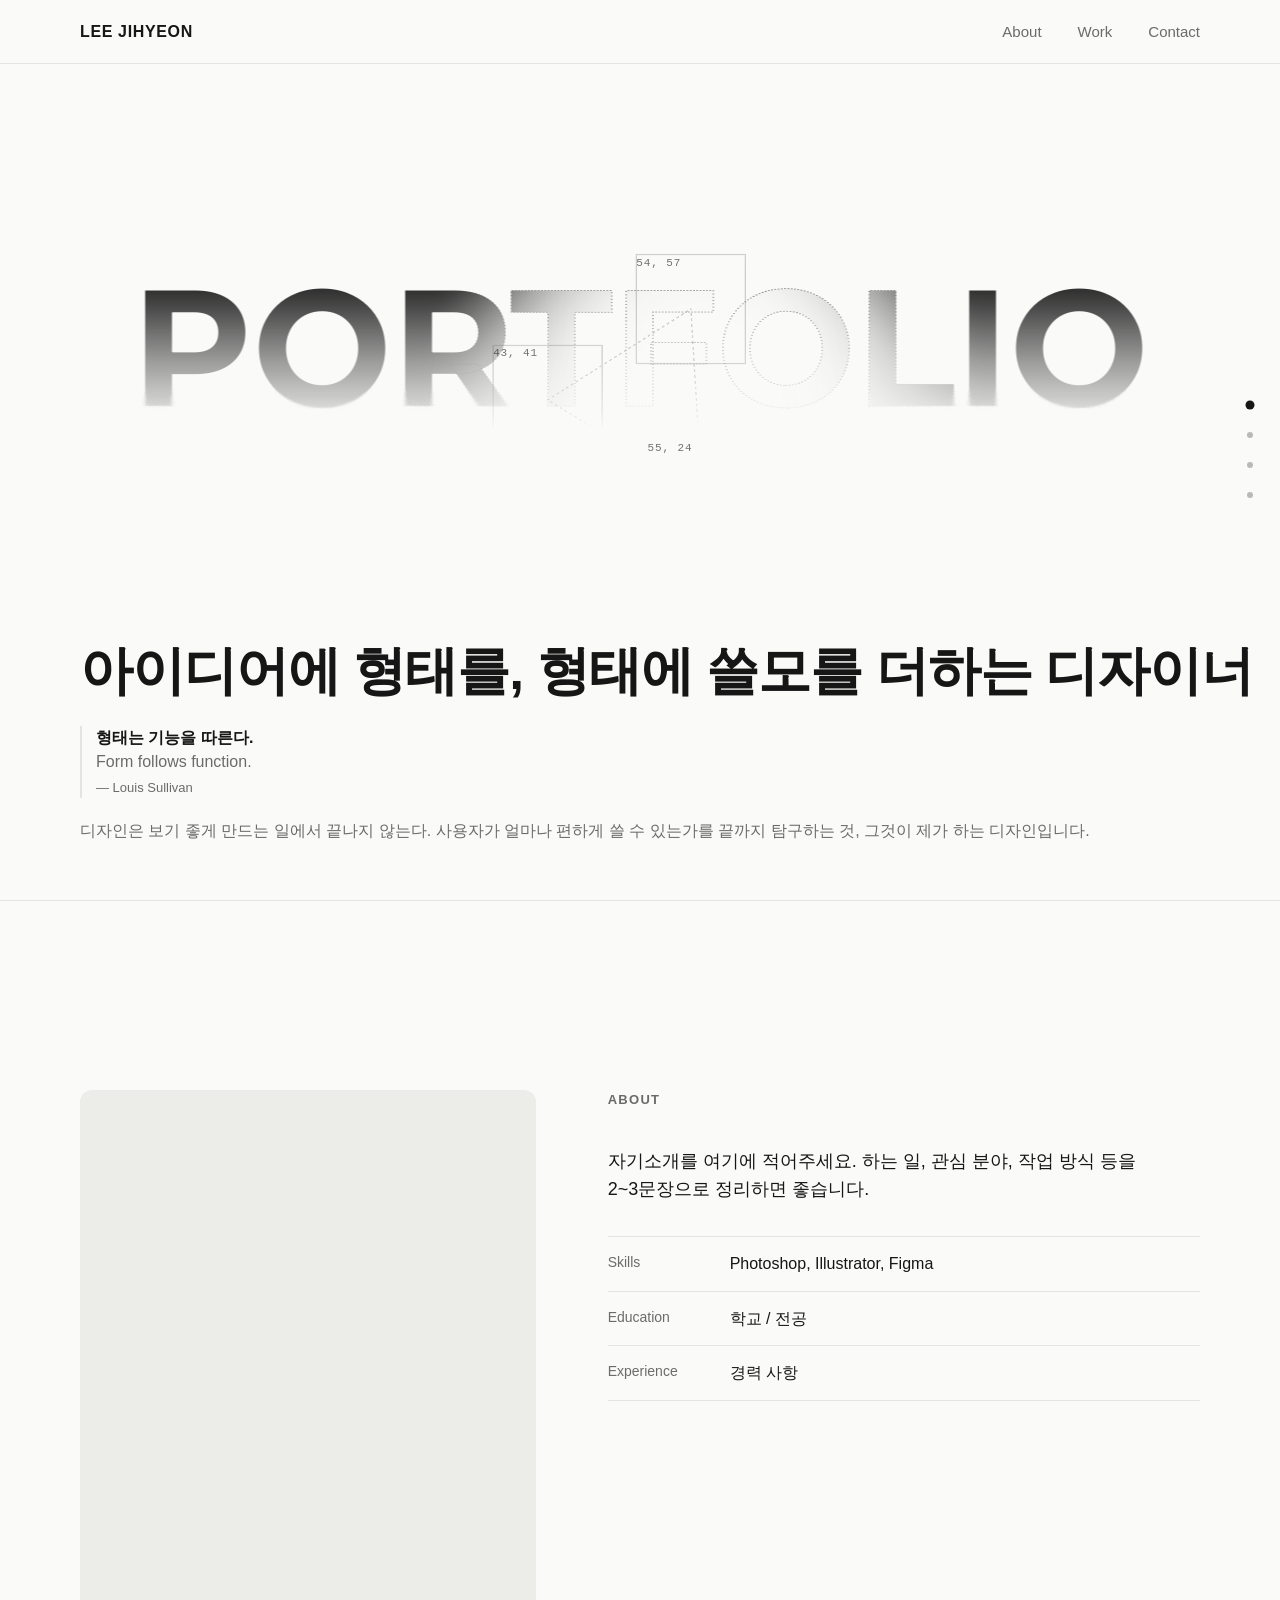
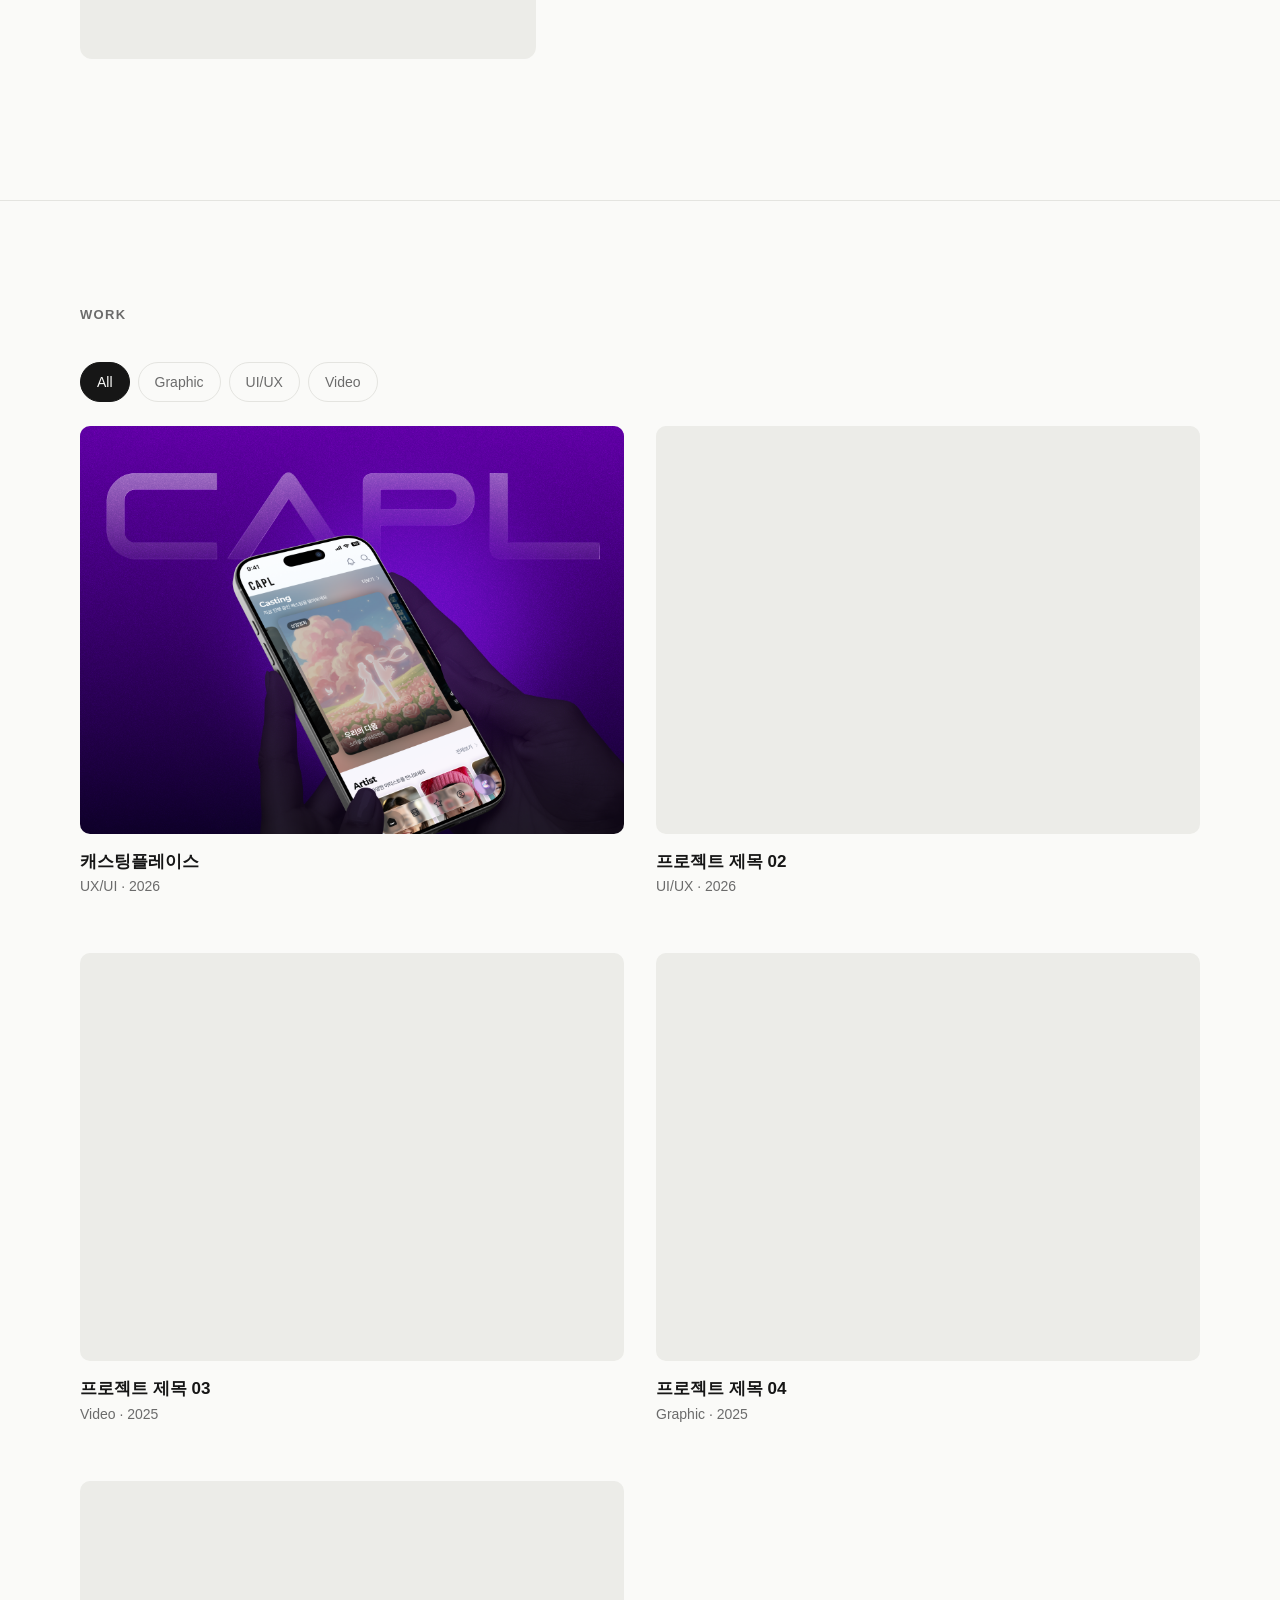
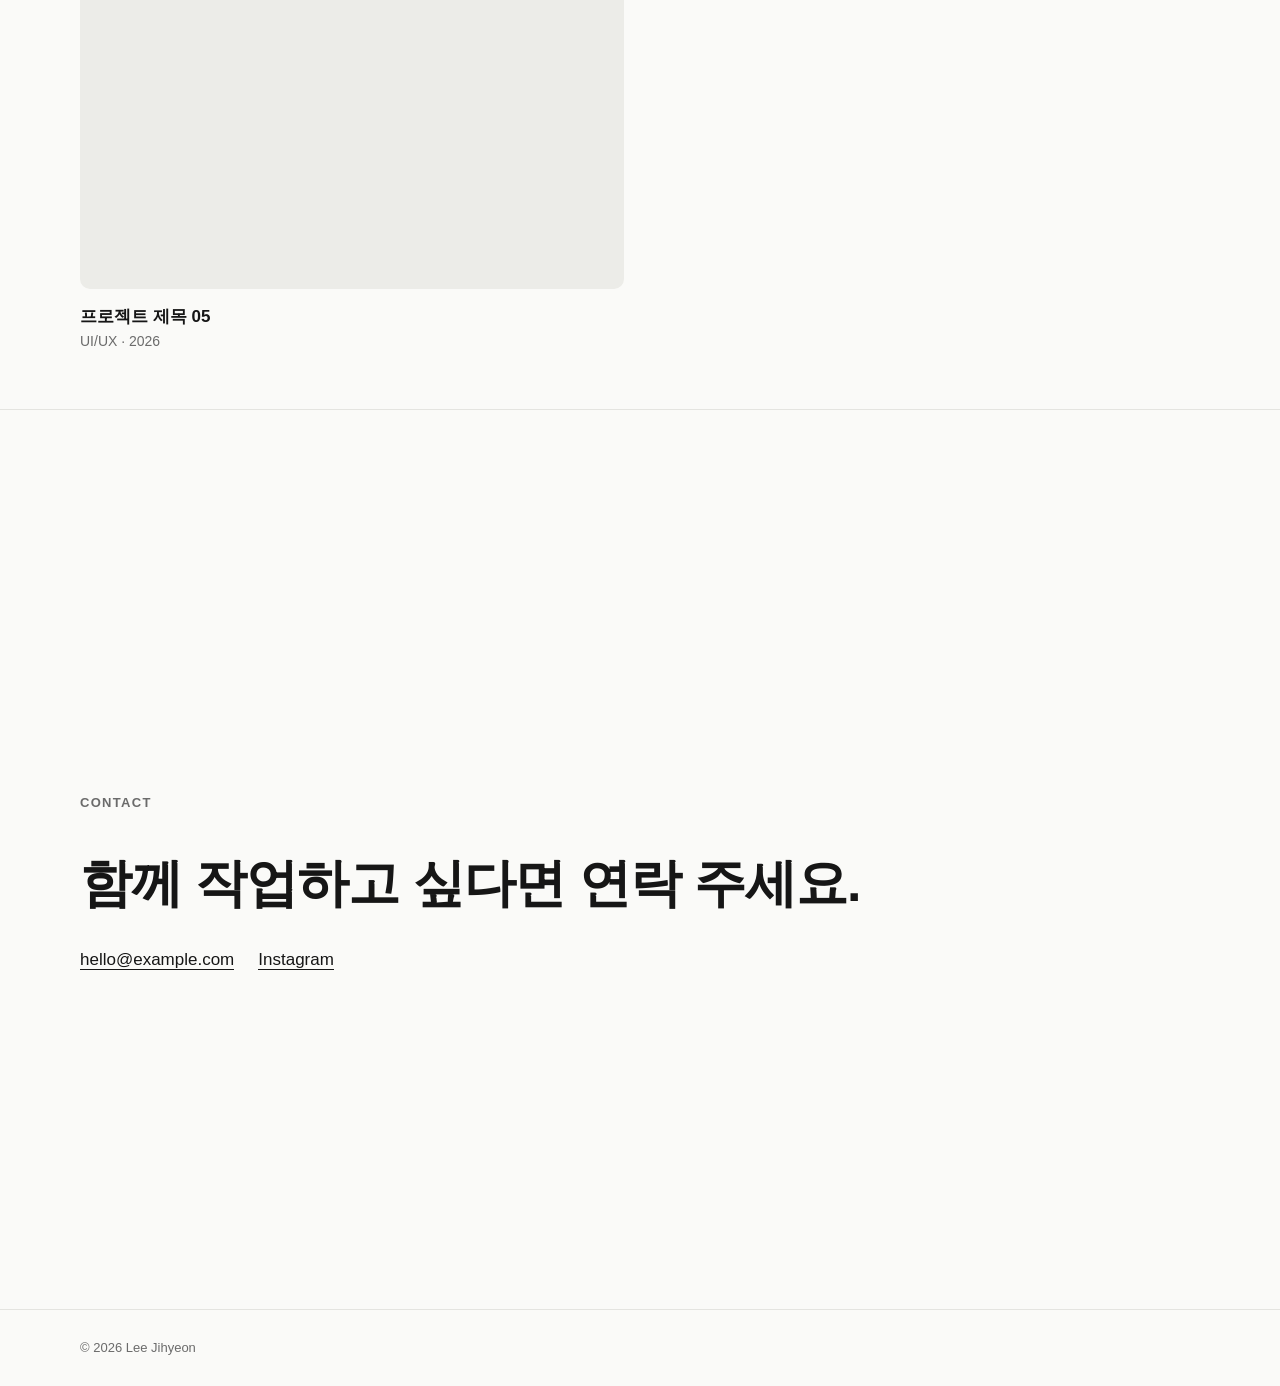
==== commit 0a45e181: "Scroll reveal interaction; fill interview purpose, questions and method Co-Authored-By: Claude Opus " ====
--- a/index.html
+++ b/index.html
@@ -11,7 +11,7 @@
   <link rel="preconnect" href="https://fonts.gstatic.com" crossorigin>
   <link rel="preload" as="style" href="https://fonts.googleapis.com/css2?family=Montserrat:wght@700&display=swap&text=PORTFOLIO">
   <link rel="stylesheet" href="https://fonts.googleapis.com/css2?family=Montserrat:wght@700&display=swap&text=PORTFOLIO">
-  <link rel="stylesheet" href="css/style.css?v=20261109q">
+  <link rel="stylesheet" href="css/style.css?v=20261110b">
 </head>
 <body>
   <header class="site-header">
@@ -129,7 +129,7 @@
     <div class="container">© <span id="year"></span> Lee Jihyeon</div>
   </footer>
 
-  <script src="js/main.js?v=20261109q"></script>
-  <script src="js/wordmark.js?v=20261109q"></script>
+  <script src="js/main.js?v=20261110b"></script>
+  <script src="js/wordmark.js?v=20261110b"></script>
 </body>
 </html>
--- a/css/style.css
+++ b/css/style.css
@@ -363,6 +363,9 @@
 .ctx { padding: 20px 24px; border-radius: 14px; background: var(--surface); }
 .project-body .case .ctx p { max-width: none; font-size: 14px; }
 .project-body .case .ctx .ctx-label { margin-bottom: 8px; font-weight: 700; color: var(--accent-strong); }
+.ctx-list { display: grid; gap: 6px; list-style: none; font-size: 14px; line-height: 1.6; }
+.ctx-list li { position: relative; padding-left: 14px; }
+.ctx-list li::before { content: ""; position: absolute; left: 0; top: .7em; width: 4px; height: 4px; border-radius: 50%; background: var(--accent-strong); }
 .persona-head { display: flex; align-items: center; gap: 16px; margin-bottom: 24px; }
 .persona-avatar {
   flex-shrink: 0; width: 72px; height: 72px; border-radius: 50%; overflow: hidden;
@@ -725,7 +728,7 @@
   .insight-context { grid-template-columns: repeat(3, 1fr); gap: 24px; }
   .persona-avatar { width: 96px; height: 96px; }
   .project-body .case .persona-quote { font-size: 20px; }
-  .project-body .case .ctx p { font-size: 15px; }
+  .project-body .case .ctx p, .ctx-list { font-size: 15px; }
   .case-scroller { gap: 16px; }
   .case-scroller > li { flex-basis: 48vw; }
   .case-screen h3 { font-size: 28px; }
@@ -785,6 +788,21 @@
   .nav { max-height: calc(100vh - var(--header-h)); overflow-y: auto; }
 }
 
+/* 스크롤 등장 인터랙션 (JS가 .reveal을 붙일 때만 동작) */
+.reveal {
+  opacity: 0; transform: translateY(32px);
+  transition: opacity .7s cubic-bezier(.2, .7, .2, 1), transform .7s cubic-bezier(.2, .7, .2, 1);
+  transition-delay: var(--reveal-delay, 0ms);
+}
+.reveal.is-in { opacity: 1; transform: none; }
+/* 가로 스크롤 카드: 줄 전체가 올라오고 카드는 차례로 나타남 */
+.case-scroller.reveal > li { opacity: 0; transition: opacity .6s ease; }
+.case-scroller.reveal.is-in > li { opacity: 1; }
+.case-scroller.reveal.is-in > li:nth-child(2) { transition-delay: .1s; }
+.case-scroller.reveal.is-in > li:nth-child(3) { transition-delay: .2s; }
+.case-scroller.reveal.is-in > li:nth-child(n+4) { transition-delay: .3s; }
+@media print { .reveal, .case-scroller.reveal > li { opacity: 1 !important; transform: none !important; } }
+
 @media (prefers-reduced-motion: reduce) {
   html { scroll-behavior: auto; }
   * { transition: none !important; }
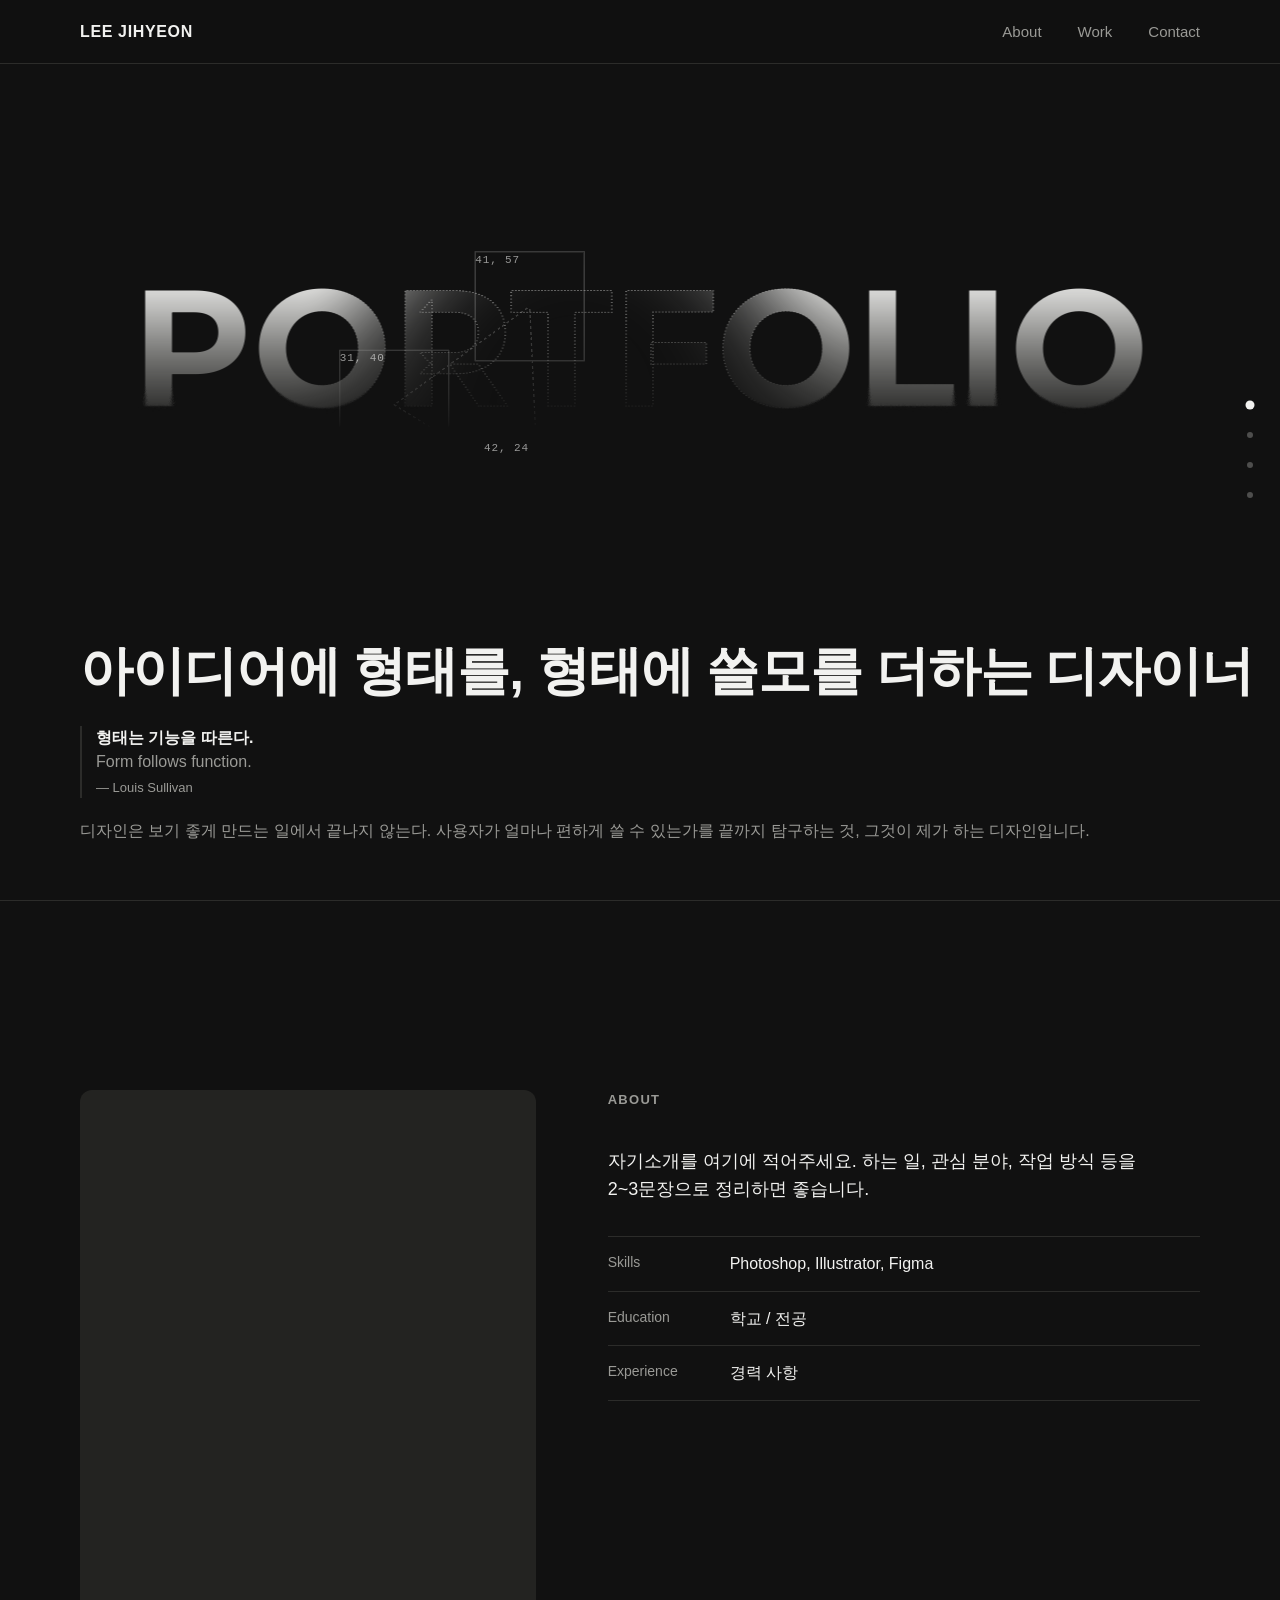
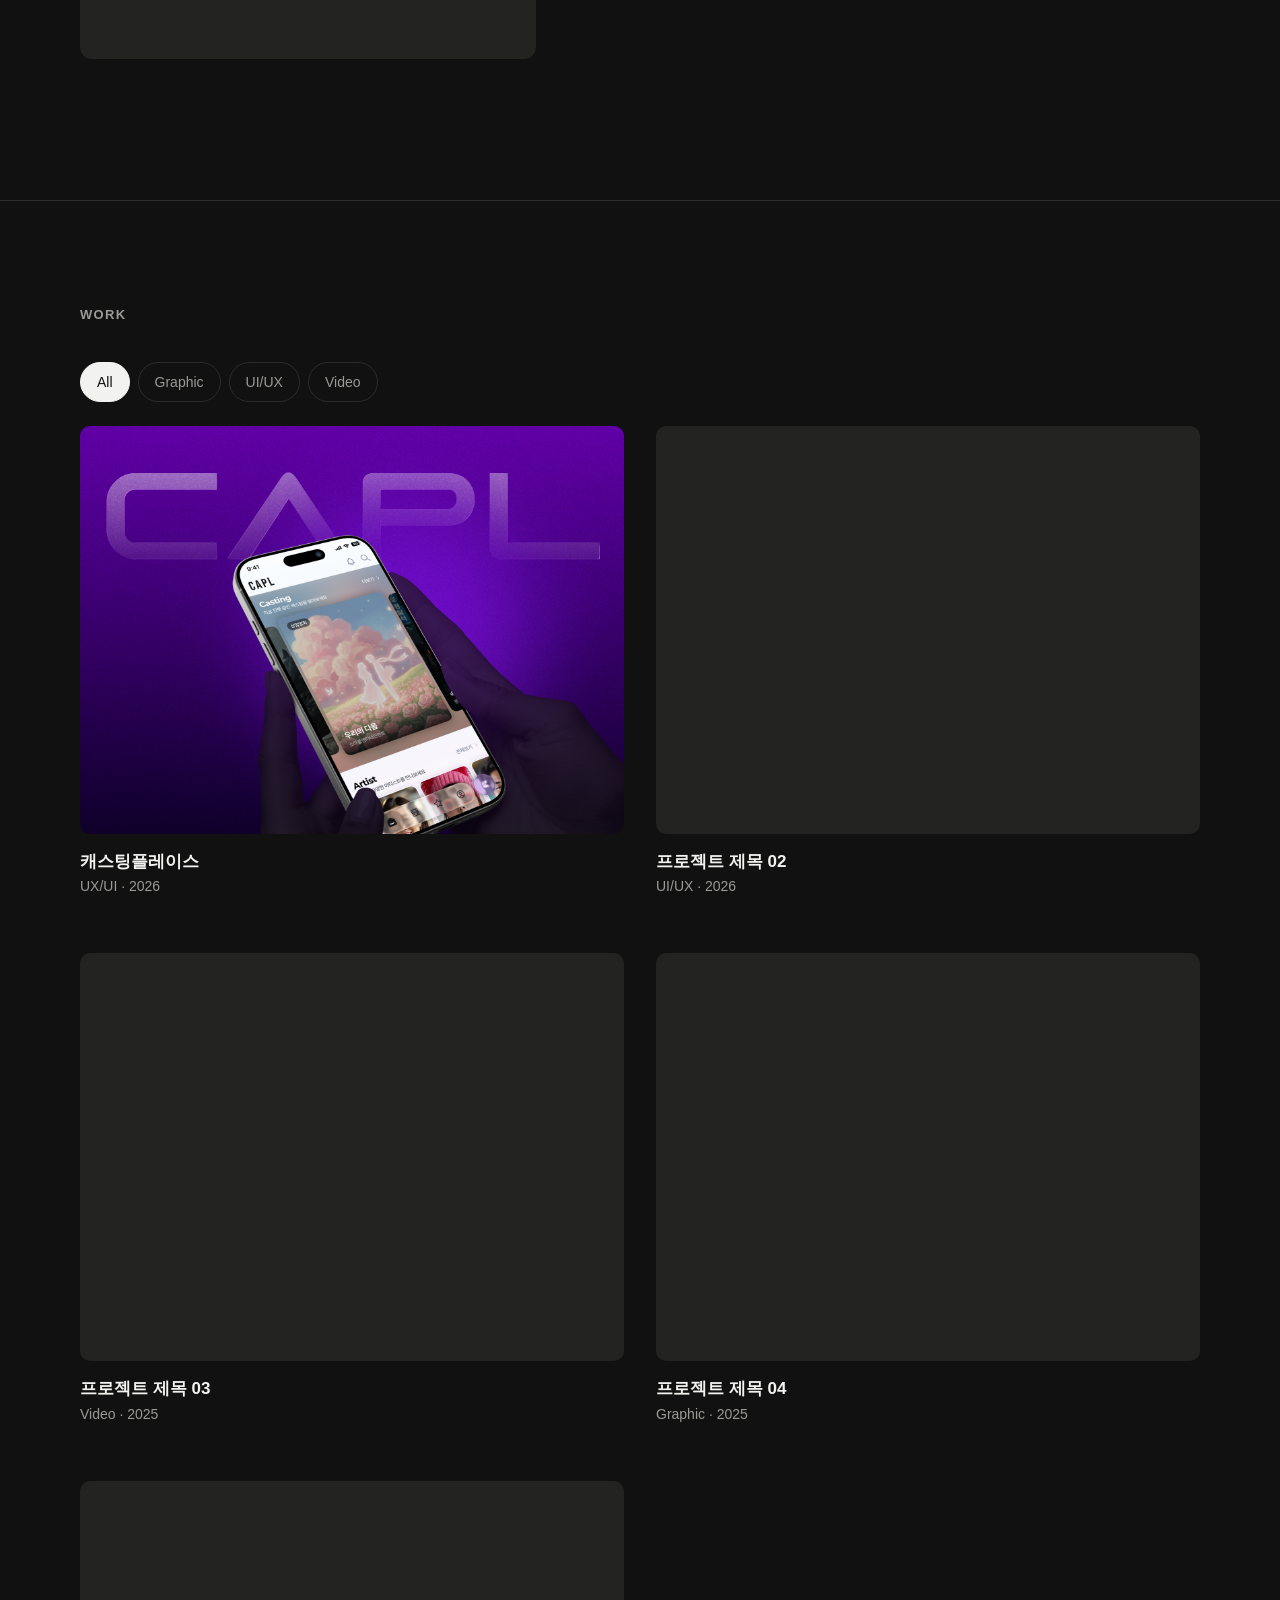
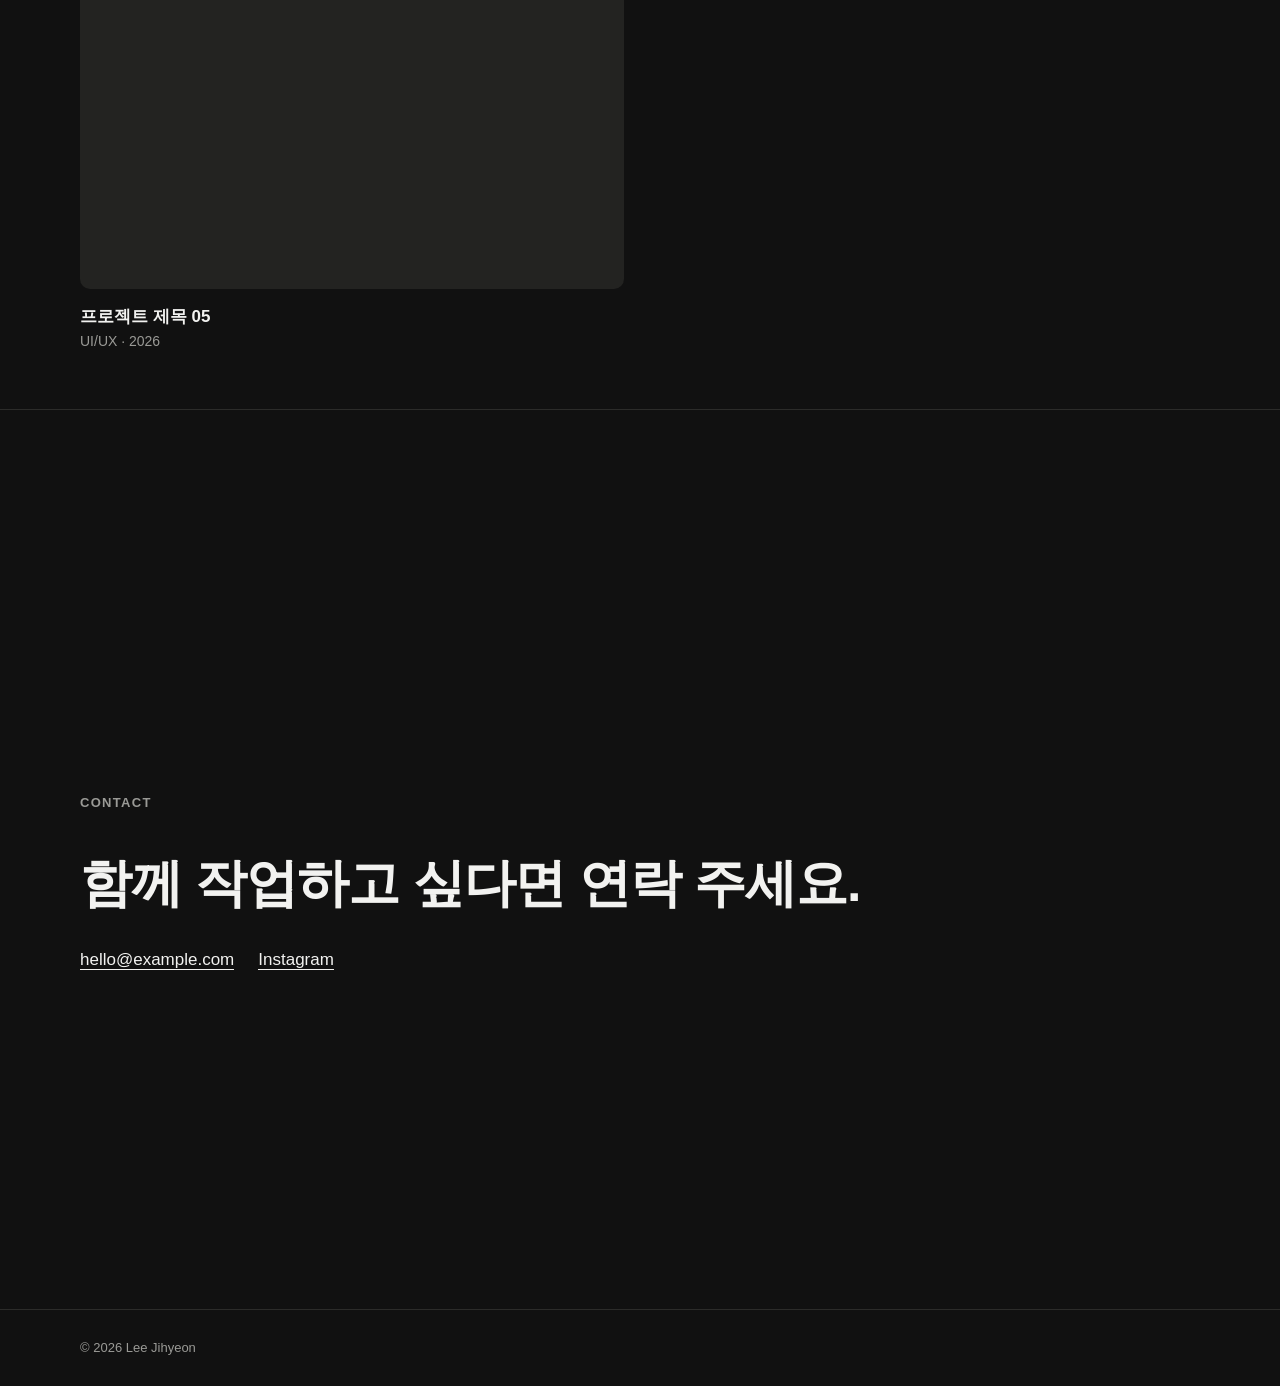
==== commit 821d9aa0: "Insight: findings layout, interview cards, always-dark theme - Hypothesis revision rebuilt as two fi" ====
--- a/index.html
+++ b/index.html
@@ -2,6 +2,8 @@
 <html lang="ko" class="paged">
 <head>
   <meta charset="UTF-8">
+  <meta name="color-scheme" content="dark">
+  <meta name="theme-color" content="#111111">
   <meta name="viewport" content="width=device-width, initial-scale=1.0, viewport-fit=cover">
   <title>이지현 포트폴리오</title>
   <meta name="description" content="이지현의 작업과 프로젝트를 소개하는 포트폴리오입니다.">
@@ -11,7 +13,7 @@
   <link rel="preconnect" href="https://fonts.gstatic.com" crossorigin>
   <link rel="preload" as="style" href="https://fonts.googleapis.com/css2?family=Montserrat:wght@700&display=swap&text=PORTFOLIO">
   <link rel="stylesheet" href="https://fonts.googleapis.com/css2?family=Montserrat:wght@700&display=swap&text=PORTFOLIO">
-  <link rel="stylesheet" href="css/style.css?v=20261110b">
+  <link rel="stylesheet" href="css/style.css?v=20261112j">
 </head>
 <body>
   <header class="site-header">
@@ -129,7 +131,7 @@
     <div class="container">© <span id="year"></span> Lee Jihyeon</div>
   </footer>
 
-  <script src="js/main.js?v=20261110b"></script>
-  <script src="js/wordmark.js?v=20261110b"></script>
+  <script src="js/main.js?v=20261112j"></script>
+  <script src="js/wordmark.js?v=20261112j"></script>
 </body>
 </html>
--- a/css/style.css
+++ b/css/style.css
@@ -8,43 +8,27 @@
 */
 
 :root {
-  --bg: #fafaf8;
-  --surface: #ffffff;
-  --text: #161616;
-  --muted: #6b6b6b;
-  --line: #e4e4e0;
-  --accent: #2f5bff;
-  --thumb: #ecece8;
-  --band: #f0f0ec;
-  --glass-hi: rgba(255, 255, 255, .75);
-  --glass-lo: rgba(255, 255, 255, .45);
-  --glass-border: rgba(255, 255, 255, .8);
-  --glass-shadow: rgba(30, 20, 60, .10);
-  --glass-shine: rgba(255, 255, 255, .9);
+  /* 시스템 라이트/다크 설정과 관계없이 항상 어두운 화면 */
+  color-scheme: dark;
+  --bg: #111111;
+  --surface: #1a1a1a;
+  --text: #f2f2f0;
+  --muted: #9a9a96;
+  --line: #2c2c2a;
+  --accent: #7c97ff;
+  --thumb: #232321;
+  --band: #0b0b0b;
+  --glass-hi: rgba(255, 255, 255, .12);
+  --glass-lo: rgba(255, 255, 255, .04);
+  --glass-border: rgba(255, 255, 255, .16);
+  --glass-shadow: rgba(0, 0, 0, .35);
+  --glass-shine: rgba(255, 255, 255, .22);
   --header-h: 56px;
   --max: 1120px;
   --gutter: 16px;
   --section-y: 72px;
   --safe-l: env(safe-area-inset-left, 0px);
   --safe-r: env(safe-area-inset-right, 0px);
-}
-
-@media (prefers-color-scheme: dark) {
-  :root {
-    --bg: #111111;
-    --surface: #1a1a1a;
-    --text: #f2f2f0;
-    --muted: #9a9a96;
-    --line: #2c2c2a;
-    --accent: #7c97ff;
-    --thumb: #232321;
-    --band: #0b0b0b;
-    --glass-hi: rgba(255, 255, 255, .12);
-    --glass-lo: rgba(255, 255, 255, .04);
-    --glass-border: rgba(255, 255, 255, .16);
-    --glass-shadow: rgba(0, 0, 0, .35);
-    --glass-shine: rgba(255, 255, 255, .22);
-  }
 }
 
 * { box-sizing: border-box; margin: 0; padding: 0; }
@@ -377,25 +361,37 @@
 .project-body .case .persona-quote { margin-top: 10px; font-size: 16px; line-height: 1.5; font-weight: 700; }
 /* 인터뷰 비교표: 신인 배우 vs 경력 배우 */
 .sr-only { position: absolute; width: 1px; height: 1px; padding: 0; margin: -1px; overflow: hidden; clip: rect(0 0 0 0); white-space: nowrap; border: 0; }
-.vs-table { width: 100%; margin-top: 12px; border-collapse: collapse; table-layout: fixed; }
-.vs-table thead th { padding: 0 8px 12px 0; vertical-align: top; text-align: left; font-weight: 400; }
-.vs-table thead th:last-child { padding-right: 0; }
-.vs-head { height: 100%; margin: 0; padding: 20px; border-radius: 14px; background: var(--surface); }
-.vs-table tbody th, .vs-table td { padding: 16px 16px 16px 0; border-top: 1px solid var(--line); vertical-align: top; text-align: left; font-size: 15px; line-height: 1.6; }
-.vs-table tbody th { font-size: 13px; font-weight: 700; color: var(--muted); }
+/* 위 인터뷰 목적·질문·진행 방식 3칸 그리드와 같은 폭: 주제 | 신인 | 경력 (간격 24px) */
+.vs-table { width: calc(100% + 48px); margin: 24px -24px 0; border-collapse: separate; border-spacing: 24px 0; table-layout: fixed; }
+.vs-table thead th { padding: 0; vertical-align: top; text-align: left; font-weight: 400; }
+/* 신인·경력 열을 각각 하나의 카드로: 머리칸 위 둥글게, 마지막 줄 아래 둥글게 */
+.vs-table thead th:not(:first-child), .vs-table td { background: var(--surface); }
+.vs-table thead th:not(:first-child) { border-radius: 16px 16px 0 0; }
+.vs-table tbody tr:last-child td { border-radius: 0 0 16px 16px; padding-bottom: 24px; }
+.vs-table tbody tr:last-child th { padding-bottom: 24px; }
+.vs-head { height: 100%; margin: 0; padding: 24px 20px 20px; }
+.vs-table tbody th, .vs-table td { padding: 16px 20px; border-top: 1px solid var(--line); vertical-align: top; text-align: left; font-size: 15px; line-height: 1.6; }
+.vs-table tbody th { padding-left: 0; padding-right: 0; font-size: 15px; font-weight: 700; color: var(--text); }
 .vs-table tr.is-key td { font-weight: 700; color: #c4b5fd; }
-.vs-table thead th:first-child { width: 140px; }
+/* 주제 칸은 좁게(160px), 남는 폭은 카드로. 주제명은 가로·세로 가운데 */
+.vs-table thead th:first-child { width: 160px; }
+.vs-table tbody th { vertical-align: middle; text-align: center; }
+/* 카드 안 글씨도 가운데: 답변 + 머리칸(아바타 위, 태그·한마디 아래) */
+.vs-table td { vertical-align: middle; text-align: center; }
+/* 머리칸: 사진 왼쪽, 뱃지·한마디는 사진 오른쪽. 묶음 전체는 카드 가운데 */
+.vs-head { flex-direction: row; justify-content: center; align-items: center; gap: 20px; text-align: left; }
 @media (max-width: 743px) {
-  .vs-table, .vs-table thead, .vs-table tbody { display: block; }
-  .vs-table tr { display: grid; grid-template-columns: 1fr 1fr; column-gap: 12px; }
+  .vs-table, .vs-table thead, .vs-table tbody { display: block; width: 100%; margin: 12px 0 0; }
+  .vs-table tr { display: grid; grid-template-columns: 1fr 1fr; column-gap: 10px; }
   .vs-table thead th:first-child { display: none; }
-  .vs-table thead th { width: auto; padding: 0 0 12px; }
-  .vs-head { flex-direction: column; align-items: flex-start; gap: 12px; padding: 16px; }
+  .vs-table thead th:not(:first-child) { width: auto; border-radius: 14px; }
+  .vs-head { flex-direction: column; gap: 12px; padding: 16px; text-align: center; }
   .vs-head .persona-avatar { width: 48px; height: 48px; }
   .project-body .case .vs-head .persona-quote { font-size: 14px; }
-  .vs-table tbody tr { padding: 14px 0; border-top: 1px solid var(--line); }
-  .vs-table tbody th { grid-column: 1 / -1; padding: 0 0 6px; border: 0; }
-  .vs-table td { padding: 0; border: 0; font-size: 14px; }
+  .vs-table tbody tr { margin-top: 18px; }
+  .vs-table tbody th { grid-column: 1 / -1; padding: 0 0 8px; border: 0; font-size: 13px; color: var(--muted); text-align: left; }
+  .vs-table tbody tr:last-child th { padding-bottom: 8px; }
+  .vs-table td, .vs-table tbody tr:last-child td { padding: 12px 14px; border: 0; border-radius: 12px; font-size: 14px; }
 }
 
 /* 가설 검증 결과 */
@@ -412,10 +408,10 @@
 .verify-design { display: flex; flex-wrap: wrap; gap: 6px; list-style: none; }
 .verify-design li { padding: 4px 10px; border-radius: 6px; font-size: 13px; font-weight: 600; background: var(--thumb); }
 @media (min-width: 1024px) {
-  .vs-table thead th { padding-right: 24px; }
-  .vs-head { padding: 28px; }
-  .vs-table tbody th, .vs-table td { padding: 18px 24px 18px 0; font-size: 17px; }
-  .vs-table tbody th { font-size: 14px; }
+  .vs-head { padding: 32px 32px 24px; }
+  .vs-table tbody th, .vs-table td { padding: 18px 32px; font-size: 17px; }
+  .vs-table tbody th { padding-left: 0; padding-right: 0; font-size: 17px; }
+  .vs-table tbody tr:last-child td, .vs-table tbody tr:last-child th { padding-bottom: 32px; }
   .verify-cols, .verify-row { grid-template-columns: 1fr 1.5fr .9fr; gap: 32px; }
   .verify-cols { display: grid; margin-top: 40px; padding: 0 28px; font-size: 13px; font-weight: 700; color: var(--muted); }
   .verify-list { margin-top: 12px; }
@@ -523,10 +519,6 @@
 .project-body .case .hypo-sub { margin: 12px auto 0; font-size: 14px; color: var(--muted); }
 .br-pc { display: none; }
 .hypo em { font-style: normal; color: #c4b5fd; }
-.hypo-cards { display: grid; grid-template-columns: 1fr; gap: 16px; margin-top: 40px; }
-.hypo-card { display: flex; flex-direction: column; padding: 28px 20px; border-radius: 20px; background: var(--surface); text-align: center; }
-.hypo-q { font-size: 16px; font-weight: 700; line-height: 1.5; }
-.project-body .case .hypo-meta { margin-top: 6px; font-size: 12px; color: var(--muted); }
 .hypo-chips { display: grid; grid-template-columns: 1fr 1fr; gap: 10px; margin-top: 24px; list-style: none; }
 .hypo-chips li { display: grid; place-items: center; min-height: 76px; padding: 12px; border-radius: 14px; font-size: 14px; font-weight: 600; line-height: 1.4; background: var(--thumb); }
 .hypo-chips li.is-key, .hypo-results li.is-key { background: rgba(124, 58, 237, .14); box-shadow: inset 0 0 0 1px rgba(167, 139, 250, .6); color: #c4b5fd; }
@@ -537,27 +529,9 @@
 .hypo-results span { display: block; margin-top: 4px; font-size: 12px; line-height: 1.5; opacity: .85; }
 .hypo-tag { flex-shrink: 0; padding: 4px 10px; border-radius: 999px; font-size: 12px; font-weight: 700; color: #fff !important; background: #7c3aed; }
 .hypo-quote { margin-top: auto; padding: 12px 14px; border-left: 2px solid #a78bfa; border-radius: 0 10px 10px 0; background: var(--thumb); text-align: left; }
-.hypo-chips + .hypo-quote, .hypo-results + .hypo-quote { margin-top: 20px; }
-.hypo-card > .hypo-quote { margin-top: auto; }
-.hypo-card > ul { margin-bottom: 20px; }
+.hypo-chips + .hypo-quote, .hypo-results + .hypo-quote { margin-top: 16px; }
 .project-body .case .hypo-quote p { font-size: 13px; font-weight: 600; }
 .hypo-quote cite { display: block; margin-top: 4px; font-size: 12px; font-style: normal; color: var(--muted); }
-.hypo-banner { display: flex; flex-direction: column; align-items: center; gap: 12px; margin-top: 24px; padding: 24px 20px; border-radius: 20px; background: #1d1240; text-align: center; color: #fff; }
-.hypo-pill { padding: 6px 14px; border-radius: 999px; font-size: 12px; font-weight: 600; background: rgba(255, 255, 255, .12); color: #fff; }
-.project-body .case .hypo-banner p { font-size: 15px; font-weight: 700; line-height: 1.5; }
-.hypo-divider { width: 32px; height: 1px; background: rgba(255, 255, 255, .25); }
-.hypo-change { margin-top: 48px; }
-.hypo-change-title { font-size: 20px; line-height: 1.5; font-weight: 700; letter-spacing: -0.01em; margin-bottom: 24px; }
-.hypo-shifts { display: grid; gap: 12px; list-style: none; }
-.hypo-shift { display: grid; gap: 20px; padding: 24px; border-radius: 18px; background: var(--surface); }
-.hypo-shift-mind { display: grid; justify-items: start; gap: 6px; }
-.project-body .case .hypo-shift p { max-width: none; }
-.hypo-old span, .hypo-new span, .project-body .case .hypo-impact-label { display: block; margin-bottom: 2px; font-size: 11px; font-weight: 600; color: var(--muted); }
-.project-body .case .hypo-old { font-size: 14px; color: var(--muted); }
-.hypo-old s { text-decoration-color: rgba(167, 139, 250, .7); }
-.hypo-shift-arrow { color: #a78bfa; }
-.project-body .case .hypo-new { font-size: 17px; font-weight: 700; color: #c4b5fd; }
-.hypo-shift-impact { padding-top: 16px; border-top: 1px solid var(--line); }
 /* 설계에 미친 영향: 이유 → 공개 정보 / 멤버십 정보 → 목표 */
 .project-body .case .impact-why { font-size: 14px; color: var(--muted); }
 .tiers { display: grid; grid-template-columns: repeat(auto-fit, minmax(140px, 1fr)); gap: 10px; margin-top: 14px; }
@@ -571,29 +545,15 @@
 .tier li { padding: 3px 8px; border-radius: 6px; font-size: 12px; background: rgba(255, 255, 255, .06); }
 .project-body .case .impact-goal { display: flex; gap: 10px; align-items: baseline; margin-top: 14px; font-size: 14px; font-weight: 600; }
 .impact-goal span { flex-shrink: 0; font-size: 11px; font-weight: 700; color: #a78bfa; }
-.project-body .case .hypo-shift-impact p:last-child { font-size: 14px; }
 @media (min-width: 1024px) {
   .br-pc { display: inline; }
   .hypo-title { font-size: 28px; }
   .project-body .case .hypo-sub { font-size: 16px; }
-  .hypo-cards { grid-template-columns: 1fr 1fr; gap: 24px; }
-  .hypo-card { padding: 40px; }
-  .hypo-q { font-size: 18px; }
   .hypo-chips li { min-height: 96px; font-size: 16px; }
   .hypo-results li { min-height: 96px; padding: 20px 28px; }
   .hypo-results b { font-size: 17px; }
   .hypo-results span { font-size: 14px; }
   .project-body .case .hypo-quote p { font-size: 14px; }
-  .hypo-banner { flex-direction: row; justify-content: center; gap: 24px; padding: 28px 40px; text-align: left; }
-  .hypo-divider { width: 1px; height: 24px; }
-  .project-body .case .hypo-banner p { font-size: 18px; }
-  .hypo-change-title { font-size: 28px; }
-  .hypo-shifts { gap: 16px; }
-  .hypo-shift { grid-template-columns: 2fr 3fr; gap: 40px; align-items: center; padding: 32px 40px; }
-  .hypo-shift-impact { padding: 0 0 0 40px; border-top: 0; border-left: 1px solid var(--line); }
-  .project-body .case .hypo-old { font-size: 16px; }
-  .project-body .case .hypo-new { font-size: 22px; }
-  .project-body .case .hypo-shift-impact p:last-child { font-size: 16px; }
   .project-body .case .impact-why { font-size: 15px; }
   .tier { padding: 16px 18px; }
   .tier b { font-size: 16px; }
@@ -788,6 +748,49 @@
   .nav { max-height: calc(100vh - var(--header-h)); overflow-y: auto; }
 }
 
+/* 가설 수정: 발견 01·02 = 처음 생각 → 바뀐 생각 / 인터뷰에서 들은 것 → 설계 */
+.hs-list { display: grid; gap: 20px; margin-top: 40px; list-style: none; }
+.hs { padding: 24px 20px; border-radius: 20px; background: var(--surface); }
+.hs-head { padding-bottom: 20px; border-bottom: 1px solid var(--line); }
+.hs-num { display: inline-block; padding: 4px 12px; border-radius: 999px; font-size: 12px; font-weight: 700; color: #fff; background: #7c3aed; }
+.project-body .case .hs-old { margin-top: 16px; font-size: 14px; color: var(--muted); }
+.hs-old span, .hs-new-label { margin-right: 8px; font-size: 12px; font-weight: 700; }
+.hs-old s { text-decoration-color: rgba(167, 139, 250, .8); text-decoration-thickness: 2px; }
+.hs-new { margin-top: 6px; font-size: 20px; line-height: 1.45; font-weight: 700; letter-spacing: -0.01em; }
+.hs-flow { display: grid; gap: 12px; margin-top: 24px; }
+.hs-step { display: flex; flex-direction: column; }
+.project-body .case .hs-step-label { display: flex; align-items: center; gap: 8px; font-size: 13px; font-weight: 700; color: #a78bfa; }
+.hs-step-label b { display: grid; place-items: center; width: 20px; height: 20px; border-radius: 50%; font-size: 11px; color: #fff; background: #7c3aed; }
+.project-body .case .hs-step-sum { margin-top: 8px; font-size: 16px; line-height: 1.5; font-weight: 700; }
+.project-body .case .hs-step-q { margin-top: 16px; font-size: 13px; font-weight: 600; color: var(--muted); }
+.hs-step .hypo-chips, .hs-step .hypo-results { margin-top: 10px; }
+.hs-step .hypo-results li:not(.is-key) { width: auto; }
+/* 칩 3개: 넓으면 한 줄에 3개, 좁으면 세로로 */
+.hs-step .hypo-chips { grid-template-columns: 1fr; }
+.hs-step .hypo-chips li { min-height: 56px; }
+@media (min-width: 600px) { .hs-step .hypo-chips { grid-template-columns: repeat(3, 1fr); } .hs-step .hypo-chips li { min-height: 76px; } }
+/* 강조 칩 앞 체크 표시 */
+.hs-step .hypo-chips li.is-key { display: flex; align-items: center; justify-content: center; gap: 6px; }
+.hs-step .hypo-chips li.is-key::before {
+  content: ""; flex-shrink: 0; width: 18px; height: 18px; border-radius: 50%;
+  background: #7c3aed url("data:image/svg+xml,%3Csvg xmlns='http://www.w3.org/2000/svg' viewBox='0 0 24 24' fill='none' stroke='white' stroke-width='3' stroke-linecap='round' stroke-linejoin='round'%3E%3Cpath d='M6 12.5l4 4 8-9'/%3E%3C/svg%3E") center / 12px no-repeat;
+}
+.project-body .case .hs-step .impact-why { margin-top: 12px; }
+.hs-arrow { justify-self: center; color: #a78bfa; transform: rotate(90deg); }
+@media (min-width: 1024px) {
+  .hs-list { gap: 24px; }
+  .hs { padding: 40px; }
+  .hs-head { padding-bottom: 28px; }
+  .project-body .case .hs-old { font-size: 16px; }
+  .hs-new { font-size: 28px; }
+  .hs-flow { grid-template-columns: 1fr auto 1fr; gap: 32px; margin-top: 32px; }
+  .hs-arrow { align-self: center; transform: none; }
+  .project-body .case .hs-step-sum { font-size: 20px; }
+  .project-body .case .hs-step-q { font-size: 14px; }
+  .hs-step .hypo-chips li { min-height: 80px; }
+  .hs-step .hypo-results li { min-height: 80px; }
+}
+
 /* 스크롤 등장 인터랙션 (JS가 .reveal을 붙일 때만 동작) */
 .reveal {
   opacity: 0; transform: translateY(32px);
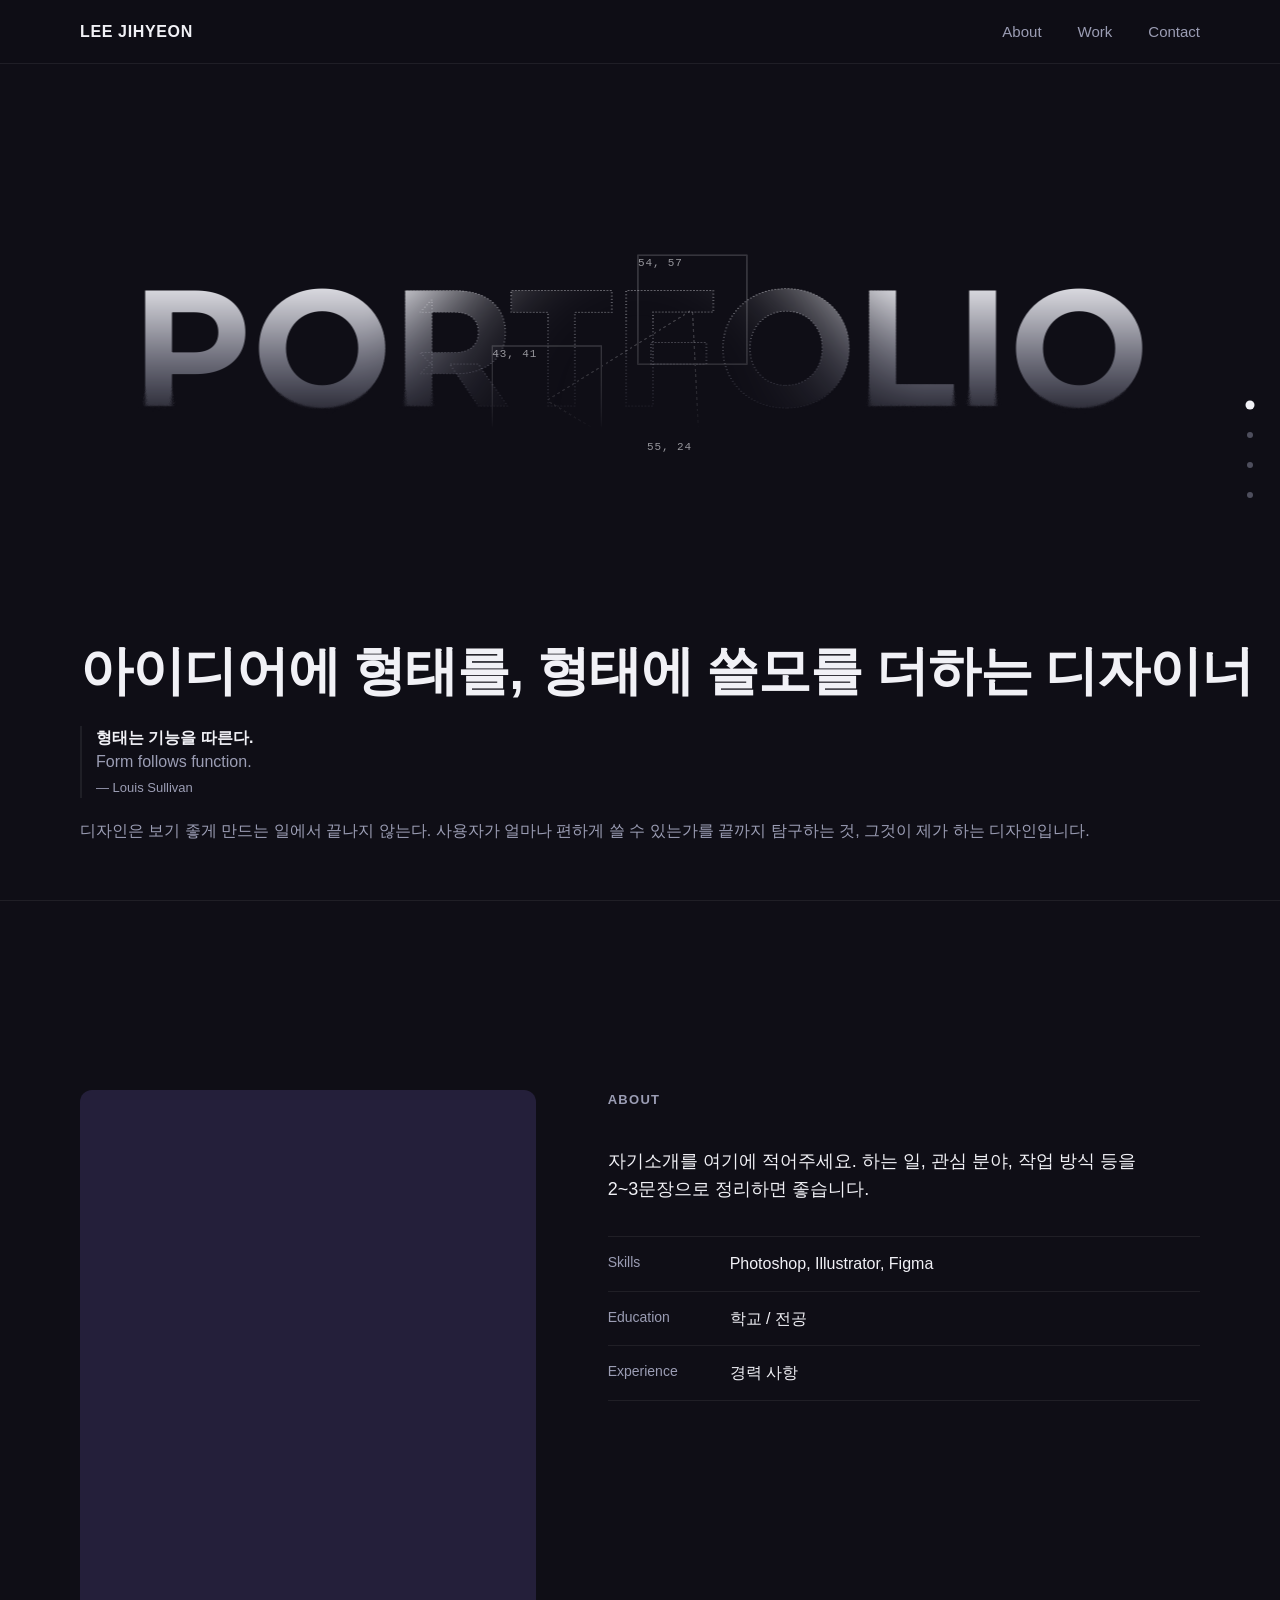
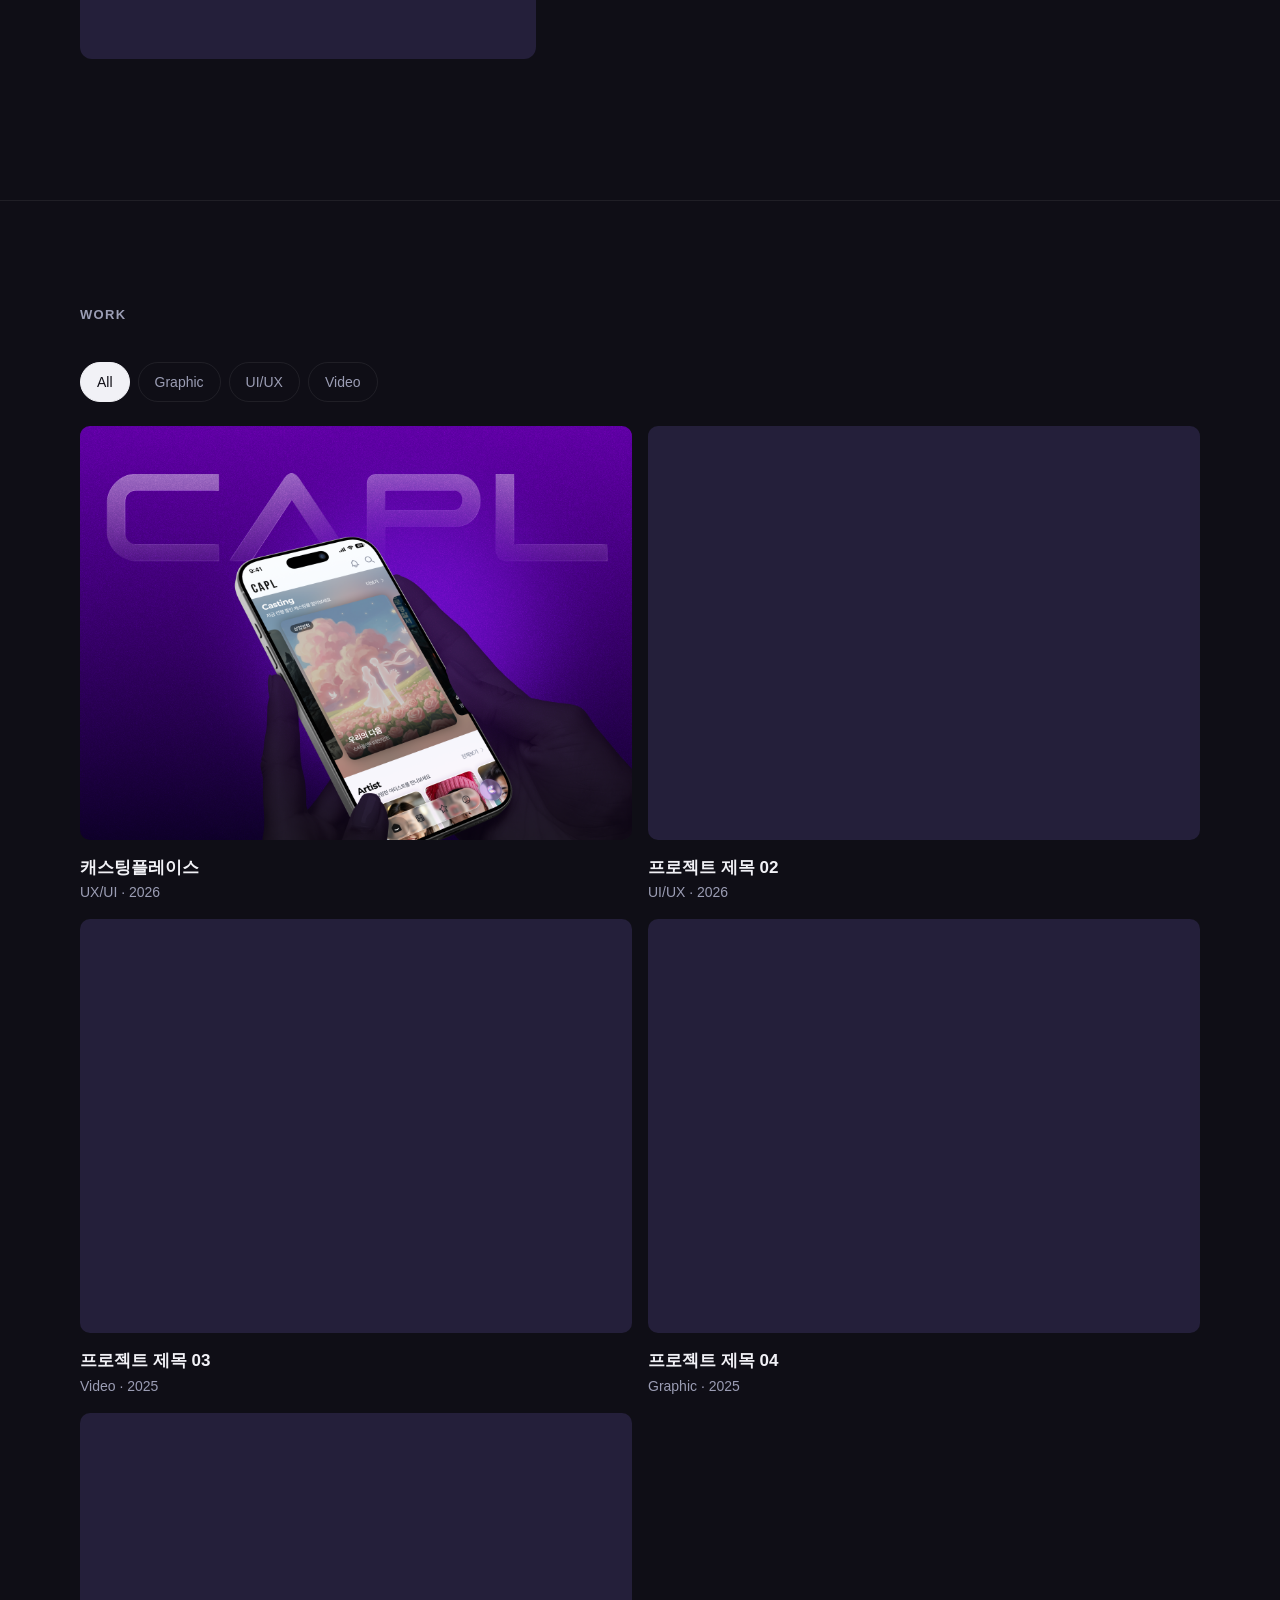
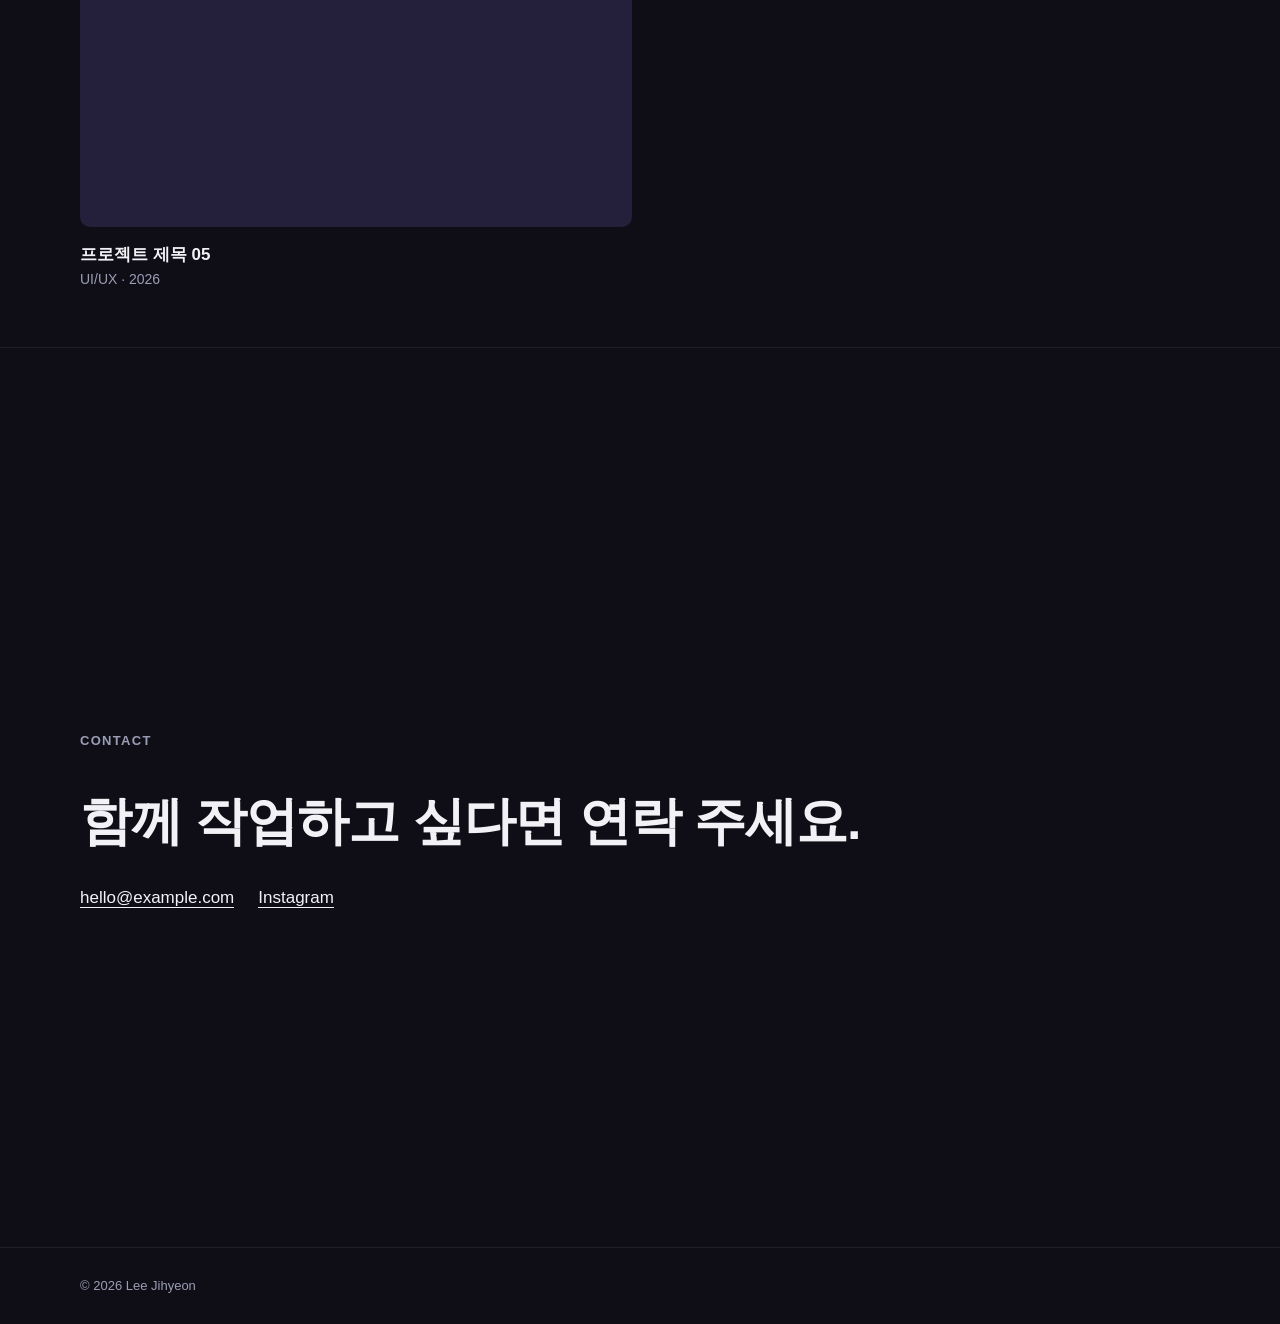
==== commit 704d6f92: "Purple card theme, backlit Insight arc, interview cards, 16px gaps - Navy/purple theme with gradient" ====
--- a/index.html
+++ b/index.html
@@ -3,7 +3,7 @@
 <head>
   <meta charset="UTF-8">
   <meta name="color-scheme" content="dark">
-  <meta name="theme-color" content="#111111">
+  <meta name="theme-color" content="#0f0e16">
   <meta name="viewport" content="width=device-width, initial-scale=1.0, viewport-fit=cover">
   <title>이지현 포트폴리오</title>
   <meta name="description" content="이지현의 작업과 프로젝트를 소개하는 포트폴리오입니다.">
@@ -13,7 +13,7 @@
   <link rel="preconnect" href="https://fonts.gstatic.com" crossorigin>
   <link rel="preload" as="style" href="https://fonts.googleapis.com/css2?family=Montserrat:wght@700&display=swap&text=PORTFOLIO">
   <link rel="stylesheet" href="https://fonts.googleapis.com/css2?family=Montserrat:wght@700&display=swap&text=PORTFOLIO">
-  <link rel="stylesheet" href="css/style.css?v=20261112j">
+  <link rel="stylesheet" href="css/style.css?v=20261113k">
 </head>
 <body>
   <header class="site-header">
@@ -131,7 +131,7 @@
     <div class="container">© <span id="year"></span> Lee Jihyeon</div>
   </footer>
 
-  <script src="js/main.js?v=20261112j"></script>
-  <script src="js/wordmark.js?v=20261112j"></script>
+  <script src="js/main.js?v=20261113k"></script>
+  <script src="js/wordmark.js?v=20261113k"></script>
 </body>
 </html>
--- a/css/style.css
+++ b/css/style.css
@@ -10,19 +10,26 @@
 :root {
   /* 시스템 라이트/다크 설정과 관계없이 항상 어두운 화면 */
   color-scheme: dark;
-  --bg: #111111;
-  --surface: #1a1a1a;
-  --text: #f2f2f0;
-  --muted: #9a9a96;
-  --line: #2c2c2a;
+  --bg: #0f0e16;
+  --surface: #19172a;
+  --text: #f1f1f6;
+  --muted: #9b9db4;
+  --line: rgba(255, 255, 255, .07);
   --accent: #7c97ff;
-  --thumb: #232321;
-  --band: #0b0b0b;
+  --thumb: #241f3a;
+  --band: #0a0b10;
   --glass-hi: rgba(255, 255, 255, .12);
   --glass-lo: rgba(255, 255, 255, .04);
   --glass-border: rgba(255, 255, 255, .16);
   --glass-shadow: rgba(0, 0, 0, .35);
   --glass-shine: rgba(255, 255, 255, .22);
+  /* 레퍼런스 스타일: 카드 = 은은한 보라 그라데이션, 강조 = 연보라 바, 뱃지 = 파스텔 */
+  --card: linear-gradient(160deg, rgba(138, 99, 239, .16) 0%, rgba(138, 99, 239, .04) 65%), #16142a;
+  --card-ring: inset 0 0 0 1px rgba(180, 156, 255, .10), inset 0 1px 0 rgba(255, 255, 255, .05);
+  --hl: linear-gradient(90deg, #f8f4ff, #d5c4ff);
+  --hl-text: #1d1440;
+  --hl2: linear-gradient(90deg, #8a5ff0, #b89cff);
+  --pill: linear-gradient(90deg, #f1e9ff, #d8c6ff);
   --header-h: 56px;
   --max: 1120px;
   --gutter: 16px;
@@ -34,6 +41,7 @@
 * { box-sizing: border-box; margin: 0; padding: 0; }
 
 html {
+  overflow-x: clip; /* 화면 밖으로 퍼지는 장식(02 원 배경)이 가로 스크롤을 만들지 않게 */
   scroll-behavior: smooth;
   scroll-padding-top: var(--header-h);
   -webkit-text-size-adjust: 100%;
@@ -216,10 +224,10 @@
 .case-toc ol { display: grid; grid-template-columns: repeat(2, 1fr); list-style: none; }
 .case-toc li { border-bottom: 1px solid var(--line); }
 .case-toc a { display: grid; grid-template-columns: auto 1fr; column-gap: 10px; padding: 14px 0; transition: color .2s; }
-.toc-num { grid-row: span 2; font-size: 12px; font-weight: 700; color: #a78bfa; line-height: 1.6; }
+.toc-num { grid-row: span 2; font-size: 12px; font-weight: 700; color: #b49cff; line-height: 1.6; }
 .toc-en { font-size: 14px; font-weight: 600; }
 .toc-ko { font-size: 12px; color: var(--muted); }
-@media (hover: hover) { .case-toc a:hover .toc-en { color: #b48cff; } }
+@media (hover: hover) { .case-toc a:hover .toc-en { color: #bba4ff; } }
 @media (min-width: 744px) {
   .case-toc ol { grid-template-columns: repeat(3, 1fr); }
 }
@@ -231,7 +239,7 @@
 }
 /* 목차로 이동할 때 위쪽 여백 */
 .detail .case, .detail .overview { scroll-margin-top: 24px; }
-.overview { margin-bottom: 64px; }
+.overview { margin-bottom: 120px; }
 .project .overview-title { font-size: 13px; line-height: 1.6; font-weight: 600; letter-spacing: 0.1em; text-transform: uppercase; color: var(--muted); margin-bottom: 12px; }
 .project .overview-headline { margin-bottom: 32px; font-size: 20px; line-height: 1.5; font-weight: 700; letter-spacing: -0.01em; }
 .overview p { margin-bottom: 0; font-size: 14px; }
@@ -249,7 +257,11 @@
 .overview p + p { margin-top: 16px; }
 
 /* 케이스 스터디 섹션 (문제 → 인사이트 → 전략 → 디자인 → 회고) */
-.case { margin-bottom: 64px; }
+.case { margin-bottom: 120px; }
+/* 섹션 사이 간격: 모바일 120px · PC 200px (띠 섹션은 안쪽 여백도 함께) */
+@media (min-width: 1024px) {
+  .overview, .case { margin-bottom: 200px; }
+}
 .project-body .case .case-label { font-size: 13px; line-height: 1.6; font-weight: 600; letter-spacing: 0.1em; text-transform: uppercase; color: var(--muted); margin-bottom: 12px; }
 .case h2 { font-size: 20px; line-height: 1.5; font-weight: 700; letter-spacing: -0.01em; margin-bottom: 32px; } /* Overview 제목과 같은 크기 */
 .project-body .case p { margin-bottom: 0; font-size: 14px; }
@@ -259,11 +271,12 @@
 .case-subtitle { margin: 64px 0 32px; font-size: 20px; line-height: 1.5; font-weight: 700; letter-spacing: -0.01em; }
 /* 구분용 어두운 띠: 화면 폭 전체로 배경을 깔고 내용은 그대로 컨테이너 안에 */
 .case-band {
-  padding: 64px 0;
+  padding: 88px 0;
   background: var(--band);
   box-shadow: 0 0 0 100vmax var(--band);
   clip-path: inset(0 -100vmax);
 }
+@media (min-width: 1024px) { .case-band { padding: 120px 0; } }
 /* 가로 스크롤 큰 카드 (문제점): 화면 양끝까지 이어져서, 넘기면 카드가 화면 밖으로 흘러감 */
 .case-scroller {
   display: flex; gap: 12px;
@@ -342,27 +355,29 @@
 .case .placeholder > span { display: grid; place-items: center; height: 100%; font-size: 13px; color: var(--muted); }
 .case-figure .placeholder { margin-top: 0; }
 /* 인사이트 보드: 위 맥락 카드 3개 + 아래 배우 유형 카드 + 오른쪽 아래 주석 */
-.insight-board { --accent-strong: #a78bfa; margin-top: 40px; }
+.insight-board { --accent-strong: #b49cff; margin-top: 80px; }
 .insight-context { display: grid; grid-template-columns: 1fr; gap: 12px; }
 .ctx { padding: 20px 24px; border-radius: 14px; background: var(--surface); }
 .project-body .case .ctx p { max-width: none; font-size: 14px; }
 .project-body .case .ctx .ctx-label { margin-bottom: 8px; font-weight: 700; color: var(--accent-strong); }
-.ctx-list { display: grid; gap: 6px; list-style: none; font-size: 14px; line-height: 1.6; }
-.ctx-list li { position: relative; padding-left: 14px; }
-.ctx-list li::before { content: ""; position: absolute; left: 0; top: .7em; width: 4px; height: 4px; border-radius: 50%; background: var(--accent-strong); }
+/* 카드: 위 회색 라벨 박스 + 아래 글 (강조 단어는 보라) */
+.ctx-tag { display: inline-block; padding: 6px 12px; border-radius: 6px; font-size: 13px; font-weight: 700; line-height: 1.4; color: #b9b8c6; background: #2a2836; }
+.project-body .case .ctx .ctx-top { display: flex; flex-wrap: wrap; align-items: center; gap: 8px 12px; }
+.ctx-title { font-size: 16px; font-weight: 700; color: #b49cff; }
+.project-body .case .ctx .ctx-text { margin-top: 16px; font-size: 14px; line-height: 1.7; color: #fff; }
 .persona-head { display: flex; align-items: center; gap: 16px; margin-bottom: 24px; }
 .persona-avatar {
   flex-shrink: 0; width: 72px; height: 72px; border-radius: 50%; overflow: hidden;
   display: grid; place-items: end center; color: rgba(255, 255, 255, .85);
-  background: linear-gradient(160deg, #c4b5fd, #6d28d9);
+  background: linear-gradient(160deg, #d6c8ff, #6a45d6);
 }
 .persona-avatar img { width: 100%; height: 100%; object-fit: cover; }
-.persona-tag { display: inline-block; padding: 4px 10px; border-radius: 6px; font-size: 12px; font-weight: 700; color: #fff; background: #7c3aed; }
+.persona-tag { display: inline-block; padding: 4px 10px; border-radius: 6px; font-size: 12px; font-weight: 700; color: #fff; background: #8a63ef; }
 .project-body .case .persona-quote { margin-top: 10px; font-size: 16px; line-height: 1.5; font-weight: 700; }
 /* 인터뷰 비교표: 신인 배우 vs 경력 배우 */
 .sr-only { position: absolute; width: 1px; height: 1px; padding: 0; margin: -1px; overflow: hidden; clip: rect(0 0 0 0); white-space: nowrap; border: 0; }
 /* 위 인터뷰 목적·질문·진행 방식 3칸 그리드와 같은 폭: 주제 | 신인 | 경력 (간격 24px) */
-.vs-table { width: calc(100% + 48px); margin: 24px -24px 0; border-collapse: separate; border-spacing: 24px 0; table-layout: fixed; }
+.vs-table { width: calc(100% + 32px); margin: 16px -16px 0; border-collapse: separate; border-spacing: 16px 0; table-layout: fixed; }
 .vs-table thead th { padding: 0; vertical-align: top; text-align: left; font-weight: 400; }
 /* 신인·경력 열을 각각 하나의 카드로: 머리칸 위 둥글게, 마지막 줄 아래 둥글게 */
 .vs-table thead th:not(:first-child), .vs-table td { background: var(--surface); }
@@ -372,7 +387,7 @@
 .vs-head { height: 100%; margin: 0; padding: 24px 20px 20px; }
 .vs-table tbody th, .vs-table td { padding: 16px 20px; border-top: 1px solid var(--line); vertical-align: top; text-align: left; font-size: 15px; line-height: 1.6; }
 .vs-table tbody th { padding-left: 0; padding-right: 0; font-size: 15px; font-weight: 700; color: var(--text); }
-.vs-table tr.is-key td { font-weight: 700; color: #c4b5fd; }
+.vs-table tr.is-key td { font-weight: 700; color: #d6c8ff; }
 /* 주제 칸은 좁게(160px), 남는 폭은 카드로. 주제명은 가로·세로 가운데 */
 .vs-table thead th:first-child { width: 160px; }
 .vs-table tbody th { vertical-align: middle; text-align: center; }
@@ -396,14 +411,26 @@
 
 /* 가설 검증 결과 */
 .verify { margin-top: 64px; }
+/* 가설 검증 결과·가설 수정: 머리글 왼쪽 정렬, 글씨 한 단계 작게 */
+.verify .hypo-head, .hypo .hypo-head { text-align: left; }
+.verify .hypo-title, .hypo .hypo-title { font-size: 18px; }
+.project-body .case .hypo .hypo-sub { margin-left: 0; font-size: 13px; }
+.project-body .case .verify .verify-hypo { font-size: 15px; }
+.project-body .case .verify .verify-result p { font-size: 13px; }
+@media (min-width: 1024px) {
+  .verify .hypo-title, .hypo .hypo-title { font-size: 24px; }
+  .project-body .case .hypo .hypo-sub { font-size: 15px; }
+  .project-body .case .verify .verify-hypo { font-size: 16px; }
+  .project-body .case .verify .verify-result p { font-size: 14px; }
+}
 .verify-cols { display: none; }
 .verify-list { display: grid; gap: 12px; margin-top: 32px; list-style: none; }
 .verify-row { display: grid; gap: 14px; padding: 20px; border-radius: 14px; background: var(--surface); }
 .project-body .case .verify-hypo { display: flex; align-items: baseline; gap: 10px; max-width: none; font-size: 16px; line-height: 1.5; font-weight: 700; }
-.verify-num { flex-shrink: 0; font-size: 12px; font-weight: 700; color: #a78bfa; }
-.verify-badge { display: inline-block; margin-bottom: 6px; padding: 3px 10px; border-radius: 999px; font-size: 12px; font-weight: 700; color: #c4b5fd; background: rgba(124, 58, 237, .16); }
-.verify-row.is-key { box-shadow: inset 0 0 0 1px rgba(167, 139, 250, .6); }
-.verify-row.is-key .verify-badge { color: #fff; background: #7c3aed; }
+.verify-num { flex-shrink: 0; font-size: 12px; font-weight: 700; color: #b49cff; }
+.verify-badge { display: inline-block; margin-bottom: 6px; padding: 3px 10px; border-radius: 999px; font-size: 12px; font-weight: 700; color: #d6c8ff; background: rgba(138, 99, 239, .16); }
+.verify-row.is-key { box-shadow: inset 0 0 0 1px rgba(180, 156, 255, .6); }
+.verify-row.is-key .verify-badge { color: #fff; background: #8a63ef; }
 .project-body .case .verify-result p { max-width: none; font-size: 14px; line-height: 1.6; color: var(--muted); }
 .verify-design { display: flex; flex-wrap: wrap; gap: 6px; list-style: none; }
 .verify-design li { padding: 4px 10px; border-radius: 6px; font-size: 13px; font-weight: 600; background: var(--thumb); }
@@ -434,14 +461,14 @@
 .ab-col { display: flex; flex-direction: column; align-items: stretch; }
 .ab-card { position: relative; border-radius: 16px; text-align: center; }
 .ab-asis { padding: 20px 20px 36px; border: 1px solid var(--line); }
-.ab-tobe { padding: 20px 20px 28px; background: var(--surface); border: 1px solid rgba(167, 139, 250, .55); }
+.ab-tobe { padding: 20px 20px 28px; background: var(--surface); border: 1px solid rgba(180, 156, 255, .55); }
 .ab-pill { display: inline-block; padding: 3px 14px; border-radius: 999px; font-size: 12px; font-weight: 600; background: var(--thumb); color: var(--muted); }
-.ab-tobe .ab-pill { background: #7c3aed; color: #fff; }
+.ab-tobe .ab-pill { background: #8a63ef; color: #fff; }
 .project-body .case .ab-card p { max-width: none; }
 .project-body .case .ab-text { margin-top: 14px; font-size: 15px; line-height: 1.6; }
 .project-body .case .ab-tags { margin-top: 12px; font-size: 12px; font-weight: 700; }
-.ab-dot { position: absolute; left: 50%; bottom: 12px; width: 10px; height: 10px; margin-left: -5px; border-radius: 50%; background: #a78bfa; box-shadow: 0 0 0 3px rgba(167, 139, 250, .25); }
-.ab-line { align-self: center; width: 0; height: 32px; border-left: 2px dashed rgba(167, 139, 250, .6); }
+.ab-dot { position: absolute; left: 50%; bottom: 12px; width: 10px; height: 10px; margin-left: -5px; border-radius: 50%; background: #b49cff; box-shadow: 0 0 0 3px rgba(180, 156, 255, .25); }
+.ab-line { align-self: center; width: 0; height: 32px; border-left: 2px dashed rgba(180, 156, 255, .6); }
 .ab-icon { width: 120px; aspect-ratio: 1 / 1; margin: 16px auto 8px; border-radius: 16px; background: var(--thumb); display: grid; place-items: center; font-size: 11px; color: var(--muted); }
 .ab-icon img { width: 100%; height: 100%; object-fit: contain; }
 .ab-title { font-size: 18px; font-weight: 700; line-height: 1.4; }
@@ -514,21 +541,21 @@
 .hypo { margin-top: 64px; }
 .hypo-head { text-align: center; }
 .project-body .case .hypo p { max-width: none; }
-.project-body .case .hypo-eyebrow { font-size: 13px; font-weight: 700; color: #a78bfa; }
+.project-body .case .hypo-eyebrow { font-size: 13px; font-weight: 700; color: #b49cff; }
 .hypo-title { margin-top: 10px; font-size: 20px; line-height: 1.5; font-weight: 700; letter-spacing: -0.01em; }
 .project-body .case .hypo-sub { margin: 12px auto 0; font-size: 14px; color: var(--muted); }
 .br-pc { display: none; }
-.hypo em { font-style: normal; color: #c4b5fd; }
+.hypo em { font-style: normal; color: #d6c8ff; }
 .hypo-chips { display: grid; grid-template-columns: 1fr 1fr; gap: 10px; margin-top: 24px; list-style: none; }
 .hypo-chips li { display: grid; place-items: center; min-height: 76px; padding: 12px; border-radius: 14px; font-size: 14px; font-weight: 600; line-height: 1.4; background: var(--thumb); }
-.hypo-chips li.is-key, .hypo-results li.is-key { background: rgba(124, 58, 237, .14); box-shadow: inset 0 0 0 1px rgba(167, 139, 250, .6); color: #c4b5fd; }
+.hypo-chips li.is-key, .hypo-results li.is-key { background: rgba(138, 99, 239, .14); box-shadow: inset 0 0 0 1px rgba(180, 156, 255, .6); color: #d6c8ff; }
 .hypo-results { display: grid; gap: 10px; margin-top: 24px; list-style: none; text-align: left; }
 .hypo-results li { display: flex; justify-content: space-between; align-items: center; gap: 16px; min-height: 76px; padding: 16px 20px; border-radius: 14px; background: var(--thumb); }
 .hypo-results li:not(.is-key) { width: 72%; }
 .hypo-results b { display: block; font-size: 15px; }
 .hypo-results span { display: block; margin-top: 4px; font-size: 12px; line-height: 1.5; opacity: .85; }
-.hypo-tag { flex-shrink: 0; padding: 4px 10px; border-radius: 999px; font-size: 12px; font-weight: 700; color: #fff !important; background: #7c3aed; }
-.hypo-quote { margin-top: auto; padding: 12px 14px; border-left: 2px solid #a78bfa; border-radius: 0 10px 10px 0; background: var(--thumb); text-align: left; }
+.hypo-tag { flex-shrink: 0; padding: 4px 10px; border-radius: 999px; font-size: 12px; font-weight: 700; color: #fff !important; background: #8a63ef; }
+.hypo-quote { margin-top: auto; text-align: left; }
 .hypo-chips + .hypo-quote, .hypo-results + .hypo-quote { margin-top: 16px; }
 .project-body .case .hypo-quote p { font-size: 13px; font-weight: 600; }
 .hypo-quote cite { display: block; margin-top: 4px; font-size: 12px; font-style: normal; color: var(--muted); }
@@ -536,15 +563,15 @@
 .project-body .case .impact-why { font-size: 14px; color: var(--muted); }
 .tiers { display: grid; grid-template-columns: repeat(auto-fit, minmax(140px, 1fr)); gap: 10px; margin-top: 14px; }
 .tier { display: grid; align-content: start; gap: 8px; padding: 14px; border-radius: 12px; background: var(--thumb); }
-.tier--member { background: rgba(124, 58, 237, .14); box-shadow: inset 0 0 0 1px rgba(167, 139, 250, .55); }
+.tier--member { background: rgba(138, 99, 239, .14); box-shadow: inset 0 0 0 1px rgba(180, 156, 255, .55); }
 .tier-tag { justify-self: start; padding: 2px 8px; border-radius: 999px; font-size: 11px; font-weight: 700; background: rgba(255, 255, 255, .1); color: var(--muted); }
-.tier--member .tier-tag { background: #7c3aed; color: #fff; }
+.tier--member .tier-tag { background: #8a63ef; color: #fff; }
 .tier b { font-size: 15px; }
-.tier--member b { color: #c4b5fd; }
+.tier--member b { color: #d6c8ff; }
 .tier ul { display: flex; flex-wrap: wrap; gap: 6px; list-style: none; }
 .tier li { padding: 3px 8px; border-radius: 6px; font-size: 12px; background: rgba(255, 255, 255, .06); }
 .project-body .case .impact-goal { display: flex; gap: 10px; align-items: baseline; margin-top: 14px; font-size: 14px; font-weight: 600; }
-.impact-goal span { flex-shrink: 0; font-size: 11px; font-weight: 700; color: #a78bfa; }
+.impact-goal span { flex-shrink: 0; font-size: 11px; font-weight: 700; color: #b49cff; }
 @media (min-width: 1024px) {
   .br-pc { display: inline; }
   .hypo-title { font-size: 28px; }
@@ -565,20 +592,20 @@
 .str-cards { display: grid; grid-template-columns: 1fr; gap: 12px; margin-top: 24px; }
 .str-card { padding: 24px; border-radius: 14px; background: var(--surface); }
 .project-body .case .str-card p { max-width: none; }
-.project-body .case .str-num { font-size: 12px; font-weight: 700; color: #a78bfa; letter-spacing: 0.04em; }
-.str-card h4 { margin: 8px 0 10px; font-size: 17px; font-weight: 700; line-height: 1.4; }
-.project-body .case .str-card p:last-child { font-size: 14px; color: var(--muted); }
+.project-body .case .str-num { font-size: 12px; font-weight: 700; color: #b49cff; letter-spacing: 0.04em; }
+.str-card h4 { margin: 8px 0 10px; font-size: 16px; font-weight: 700; line-height: 1.4; }
+.project-body .case .str-card p:last-child { font-size: 13px; color: var(--muted); }
 
 /* 03 전략: 서비스 구조 (배우 앱 → 프로필 → 어드민) */
 .flow { display: grid; grid-template-columns: 1fr; justify-items: stretch; gap: 8px; margin-top: 32px; }
 .flow-node { padding: 24px; border-radius: 14px; background: var(--surface); border: 1px solid var(--line); text-align: center; }
-.flow-node--hub { background: linear-gradient(160deg, #7c3aed, #4c1d95); border-color: transparent; color: #fff; }
-.project-body .case .flow-tag { max-width: none; font-size: 12px; font-weight: 700; letter-spacing: 0.06em; color: #a78bfa; }
+.flow-node--hub { background: linear-gradient(160deg, #8a63ef, #4b2fa8); border-color: transparent; color: #fff; }
+.project-body .case .flow-tag { max-width: none; font-size: 12px; font-weight: 700; letter-spacing: 0.06em; color: #b49cff; }
 .project-body .case .flow-node--hub .flow-tag { color: #e9ddff; }
 .flow-node h4 { margin: 6px 0 12px; font-size: 20px; font-weight: 700; }
 .flow-node ul { list-style: none; display: grid; gap: 4px; font-size: 14px; line-height: 1.6; color: var(--muted); }
 .flow-node--hub ul { color: rgba(255, 255, 255, .85); }
-.flow-arrow { justify-self: center; display: grid; place-items: center; color: #a78bfa; transform: rotate(90deg); }
+.flow-arrow { justify-self: center; display: grid; place-items: center; color: #b49cff; transform: rotate(90deg); }
 
 /* 03 전략: 선순환 고리 */
 .loop {
@@ -589,17 +616,17 @@
 .loop-node { display: grid; gap: 4px; padding: 16px; border-radius: 14px; background: var(--surface); border: 1px solid var(--line); text-align: center; }
 .loop-node b { font-size: 15px; }
 .loop-node span { font-size: 12px; line-height: 1.5; color: var(--muted); }
-.loop-node--key { border-color: rgba(167, 139, 250, .7); background: rgba(124, 58, 237, .14); }
-.loop-node--key b { color: #c4b5fd; }
+.loop-node--key { border-color: rgba(180, 156, 255, .7); background: rgba(138, 99, 239, .14); }
+.loop-node--key b { color: #d6c8ff; }
 .loop-a { grid-area: a; } .loop-b { grid-area: b; } .loop-c { grid-area: c; } .loop-d { grid-area: d; }
 .loop-ab { grid-area: ab; } .loop-bc { grid-area: bc; } .loop-cd { grid-area: cd; } .loop-da { grid-area: da; }
-.loop-arrow { justify-self: center; font-size: 20px; font-weight: 700; color: #a78bfa; }
-.loop-hub { grid-area: hub; display: grid; place-items: center; width: 84px; height: 84px; border-radius: 50%; background: linear-gradient(160deg, #7c3aed, #4c1d95); color: #fff; text-align: center; font-size: 12px; font-weight: 700; line-height: 1.4; }
+.loop-arrow { justify-self: center; font-size: 20px; font-weight: 700; color: #b49cff; }
+.loop-hub { grid-area: hub; display: grid; place-items: center; width: 84px; height: 84px; border-radius: 50%; background: linear-gradient(160deg, #8a63ef, #4b2fa8); color: #fff; text-align: center; font-size: 12px; font-weight: 700; line-height: 1.4; }
 @media (min-width: 744px) {
   .str-cards { grid-template-columns: 1fr 1fr; gap: 24px; }
   .str-card { padding: 32px; }
-  .str-card h4 { font-size: 20px; }
-  .project-body .case .str-card p:last-child { font-size: 16px; }
+  .str-card h4 { font-size: 18px; }
+  .project-body .case .str-card p:last-child { font-size: 15px; }
   .flow { grid-template-columns: 1fr auto 1fr auto 1fr; align-items: stretch; gap: 16px; }
   .flow-arrow { transform: none; }
   .flow-node { padding: 32px 24px; }
@@ -666,7 +693,7 @@
 /* ---------- sm: 600+ 폴더블 펼침 · 소형 태블릿 ---------- */
 @media (min-width: 600px) {
   :root { --gutter: 24px; --section-y: 88px; }
-  .grid { grid-template-columns: repeat(2, 1fr); gap: 40px 20px; }
+  .grid { grid-template-columns: repeat(2, 1fr); gap: 24px; }
   .contact-links { flex-direction: row; flex-wrap: wrap; gap: 24px; }
   .project-meta { display: flex; flex-wrap: wrap; gap: 8px 28px; }
   .filters { margin-left: 0; margin-right: 0; padding: 0; flex-wrap: wrap; overflow: visible; }
@@ -688,7 +715,6 @@
   .insight-context { grid-template-columns: repeat(3, 1fr); gap: 24px; }
   .persona-avatar { width: 96px; height: 96px; }
   .project-body .case .persona-quote { font-size: 20px; }
-  .project-body .case .ctx p, .ctx-list { font-size: 15px; }
   .case-scroller { gap: 16px; }
   .case-scroller > li { flex-basis: 48vw; }
   .case-screen h3 { font-size: 28px; }
@@ -727,7 +753,7 @@
   .hero-sub { max-width: none; white-space: nowrap; }
   .nav { gap: 36px; }
   .about { gap: 72px; }
-  .grid { gap: 56px 32px; }
+  .grid { gap: 24px; }
   .project-images { gap: 24px; }
 }
 
@@ -752,16 +778,16 @@
 .hs-list { display: grid; gap: 20px; margin-top: 40px; list-style: none; }
 .hs { padding: 24px 20px; border-radius: 20px; background: var(--surface); }
 .hs-head { padding-bottom: 20px; border-bottom: 1px solid var(--line); }
-.hs-num { display: inline-block; padding: 4px 12px; border-radius: 999px; font-size: 12px; font-weight: 700; color: #fff; background: #7c3aed; }
+.hs-num { display: inline-block; padding: 4px 12px; border-radius: 999px; font-size: 12px; font-weight: 700; color: #fff; background: #8a63ef; }
 .project-body .case .hs-old { margin-top: 16px; font-size: 14px; color: var(--muted); }
 .hs-old span, .hs-new-label { margin-right: 8px; font-size: 12px; font-weight: 700; }
-.hs-old s { text-decoration-color: rgba(167, 139, 250, .8); text-decoration-thickness: 2px; }
-.hs-new { margin-top: 6px; font-size: 20px; line-height: 1.45; font-weight: 700; letter-spacing: -0.01em; }
+.hs-old s { text-decoration-color: rgba(180, 156, 255, .8); text-decoration-thickness: 2px; }
+.hs-new { margin-top: 6px; font-size: 18px; line-height: 1.45; font-weight: 700; letter-spacing: -0.01em; }
 .hs-flow { display: grid; gap: 12px; margin-top: 24px; }
 .hs-step { display: flex; flex-direction: column; }
-.project-body .case .hs-step-label { display: flex; align-items: center; gap: 8px; font-size: 13px; font-weight: 700; color: #a78bfa; }
-.hs-step-label b { display: grid; place-items: center; width: 20px; height: 20px; border-radius: 50%; font-size: 11px; color: #fff; background: #7c3aed; }
-.project-body .case .hs-step-sum { margin-top: 8px; font-size: 16px; line-height: 1.5; font-weight: 700; }
+.project-body .case .hs-step-label { display: flex; align-items: center; gap: 8px; font-size: 13px; font-weight: 700; color: #b49cff; }
+.hs-step-label b { display: grid; place-items: center; width: 20px; height: 20px; border-radius: 50%; font-size: 11px; color: #fff; background: #8a63ef; }
+.project-body .case .hs-step-sum { margin-top: 8px; font-size: 15px; line-height: 1.5; font-weight: 700; }
 .project-body .case .hs-step-q { margin-top: 16px; font-size: 13px; font-weight: 600; color: var(--muted); }
 .hs-step .hypo-chips, .hs-step .hypo-results { margin-top: 10px; }
 .hs-step .hypo-results li:not(.is-key) { width: auto; }
@@ -770,26 +796,105 @@
 .hs-step .hypo-chips li { min-height: 56px; }
 @media (min-width: 600px) { .hs-step .hypo-chips { grid-template-columns: repeat(3, 1fr); } .hs-step .hypo-chips li { min-height: 76px; } }
 /* 강조 칩 앞 체크 표시 */
-.hs-step .hypo-chips li.is-key { display: flex; align-items: center; justify-content: center; gap: 6px; }
+.hs-step .hypo-chips li { justify-content: start; text-align: left; padding: 12px 16px; }
+.hs-step .hypo-chips li.is-key { display: flex; align-items: center; justify-content: flex-start; gap: 8px; }
 .hs-step .hypo-chips li.is-key::before {
   content: ""; flex-shrink: 0; width: 18px; height: 18px; border-radius: 50%;
-  background: #7c3aed url("data:image/svg+xml,%3Csvg xmlns='http://www.w3.org/2000/svg' viewBox='0 0 24 24' fill='none' stroke='white' stroke-width='3' stroke-linecap='round' stroke-linejoin='round'%3E%3Cpath d='M6 12.5l4 4 8-9'/%3E%3C/svg%3E") center / 12px no-repeat;
+  background: #8a63ef url("data:image/svg+xml,%3Csvg xmlns='http://www.w3.org/2000/svg' viewBox='0 0 24 24' fill='none' stroke='white' stroke-width='3' stroke-linecap='round' stroke-linejoin='round'%3E%3Cpath d='M6 12.5l4 4 8-9'/%3E%3C/svg%3E") center / 12px no-repeat;
 }
 .project-body .case .hs-step .impact-why { margin-top: 12px; }
-.hs-arrow { justify-self: center; color: #a78bfa; transform: rotate(90deg); }
+.hs-arrow { justify-self: center; color: #b49cff; transform: rotate(90deg); }
 @media (min-width: 1024px) {
   .hs-list { gap: 24px; }
   .hs { padding: 40px; }
   .hs-head { padding-bottom: 28px; }
   .project-body .case .hs-old { font-size: 16px; }
-  .hs-new { font-size: 28px; }
+  .hs-new { font-size: 24px; }
   .hs-flow { grid-template-columns: 1fr auto 1fr; gap: 32px; margin-top: 32px; }
   .hs-arrow { align-self: center; transform: none; }
-  .project-body .case .hs-step-sum { font-size: 20px; }
+  .project-body .case .hs-step-sum { font-size: 18px; }
   .project-body .case .hs-step-q { font-size: 14px; }
   .hs-step .hypo-chips li { min-height: 80px; }
   .hs-step .hypo-results li { min-height: 80px; }
 }
+
+/* ===== 테마: 남색 배경 + 보라 그라데이션 카드 (레퍼런스 스타일) ===== */
+.project-body .case:not(.case-band) { background: radial-gradient(ellipse 70% 45% at 50% 40%, rgba(124, 82, 230, .09), transparent 70%); }
+.ctx, .verify-row, .str-card, .hs, .flow-node, .loop-node, .ds-panel {
+  background: var(--card); border: 0; border-radius: 20px; box-shadow: var(--card-ring);
+}
+.verify-row.is-key { box-shadow: var(--card-ring), inset 0 0 0 1px rgba(180, 156, 255, .45); }
+.flow-node--hub, .loop-hub { background: var(--hl2); color: #1b1238; box-shadow: none; }
+.project-body .case .flow-node--hub .flow-tag, .flow-node--hub ul { color: #2e1f66; }
+.loop-node--key { background: var(--hl); box-shadow: none; }
+.loop-node--key, .loop-node--key b { color: var(--hl-text); }
+.loop-node--key span { color: #46357a; }
+/* 강조 = 밝은 연보라 바 + 어두운 글씨 */
+.hs-step .hypo-chips li.is-key, .hypo-results li.is-key { background: var(--hl); color: var(--hl-text); box-shadow: none; }
+.hypo-results li.is-key span { color: #46357a; opacity: 1; }
+.hypo-chips li, .hypo-results li:not(.is-key) { background: #211d36; }
+.tier { background: #211d36; }
+.tier--member { background: var(--hl2); box-shadow: none; }
+.tier--member b { color: #1b1238; }
+.tier--member li { background: rgba(255, 255, 255, .28); color: #1b1238; }
+.tier--member .tier-tag { background: #1b1238; color: #fff; }
+.verify-badge { color: #d6c8ff; background: #2a2350; }
+.verify-row.is-key .verify-badge { background: var(--hl); color: var(--hl-text); }
+.verify-design li { background: #25213f; color: #c9c9dc; }
+/* 뱃지 = 파스텔 그라데이션 */
+.hs-num, .persona-tag { background: var(--pill); color: var(--hl-text); }
+/* 번호 = 남색 네모 (레퍼런스의 Q 아이콘) */
+.hs-step-label b { border-radius: 6px; background: #2a2350; color: #bba4ff; }
+/* 강조 단어 = 하늘색→연보라 그라데이션 글씨 */
+.hypo em, .hs-new em {
+  background: linear-gradient(90deg, #e6dbff, #b99cff); -webkit-background-clip: text; background-clip: text; color: transparent;
+}
+
+/* ===== 02 Insight: 위쪽 큰 원(보라 그라데이션) + 가운데 제목 + 배경색 카드 ===== */
+#insight { position: relative; isolation: isolate; padding-top: 120px; background: none; }
+/* 배경색 원 뒤에서 새어 나오는 보라 빛.
+   원 안쪽은 투명(=배경색), 원 가장자리부터 바깥으로 빛이 번짐.
+   상자를 원보다 사방 300px 크게 잡아 빛이 상자 안에서 다 그려지게 하고,
+   아래쪽은 마스크로 부드럽게 사라지게 해서 잘린 선이 생기지 않게 함 */
+#insight::before {
+  --r-out: 420px;
+  content: ""; position: absolute; z-index: -1; left: 50%; top: calc(-1 * var(--r-out)); transform: translateX(-50%);
+  width: calc(max(1400px, 150vw) + 2 * var(--r-out)); aspect-ratio: 1; pointer-events: none;
+  /* 앞 버전(그림자 3겹 + 블러)과 같은 세기·범위로 맞춘 빛 */
+  background: radial-gradient(circle closest-side,
+    transparent calc(100% - var(--r-out) - 1px),
+    rgba(185, 145, 255, .95) calc(100% - var(--r-out)),
+    rgba(175, 135, 255, .88) calc(100% - var(--r-out) + 20px),
+    rgba(155, 105, 255, .66) calc(100% - var(--r-out) + 50px),
+    rgba(140, 90, 255, .46) calc(100% - var(--r-out) + 100px),
+    rgba(125, 75, 245, .26) calc(100% - var(--r-out) + 190px),
+    rgba(110, 60, 230, .12) calc(100% - var(--r-out) + 280px),
+    rgba(110, 60, 230, .04) calc(100% - var(--r-out) + 370px),
+    transparent 100%);
+  -webkit-mask-image: linear-gradient(180deg, #000 0, #000 30%, transparent 44%);
+  mask-image: linear-gradient(180deg, #000 0, #000 30%, transparent 44%);
+}
+#insight > h2, .project-body .case#insight > .case-label { max-width: none; text-align: center; }
+.project-body .case#insight > .case-label { color: #fff; }
+.project-body #insight > h2 {
+  background: linear-gradient(180deg, #ffffff 20%, #cdb6ff 100%); -webkit-background-clip: text; background-clip: text; color: transparent;
+}
+.project-body .case#insight > h2 + p { max-width: 640px; margin: 0 auto; text-align: center; color: #fff; }
+/* 카드: 그라데이션 없이 배경보다 한 톤 밝은 단색 */
+#insight .ctx, #insight .verify-row, #insight .hs { background: var(--surface); box-shadow: none; }
+#insight .ctx { padding: 28px; border-radius: 16px; background: #1b1a22; }
+@media (min-width: 1024px) { #insight .ctx { padding: 36px 40px; } .ctx-title { font-size: 18px; } .project-body .case .ctx .ctx-text { font-size: 15px; } }
+#insight .verify-row.is-key { box-shadow: inset 0 0 0 1px rgba(180, 156, 255, .45); }
+@media (min-width: 1024px) {
+  #insight { padding-top: 180px; }
+}
+
+/* ===== 콘텐츠(카드) 사이 간격: 모든 화면에서 16px로 통일 ===== */
+:root { --gap: 16px; }
+.case-scroller, .overview-visuals, .insight-context, .verify-list, .str-cards, .ab-grid, .hs-list, .project-images, .grid { gap: var(--gap); }
+.vs-table tr { column-gap: var(--gap); }
+.vs-table tbody tr { margin-top: var(--gap); }
+.vs-table { margin-top: var(--gap); }
 
 /* 스크롤 등장 인터랙션 (JS가 .reveal을 붙일 때만 동작) */
 .reveal {
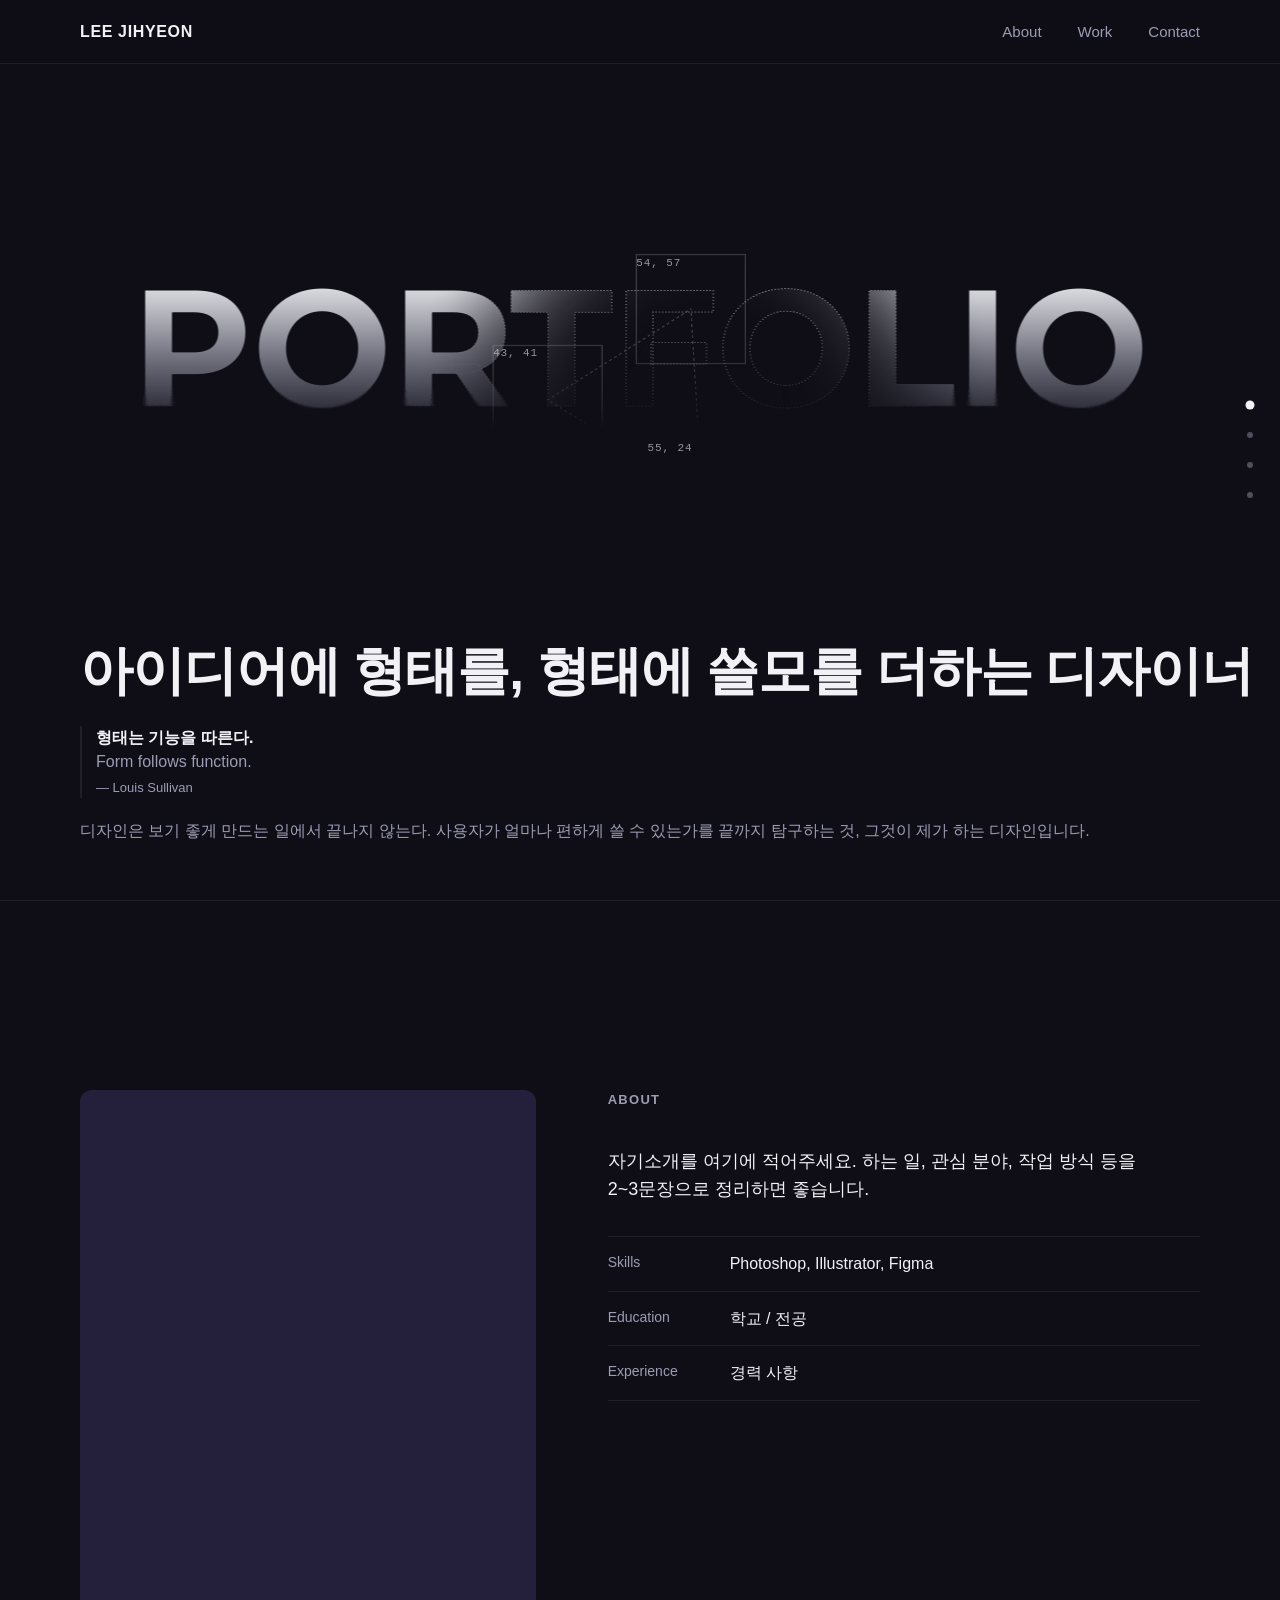
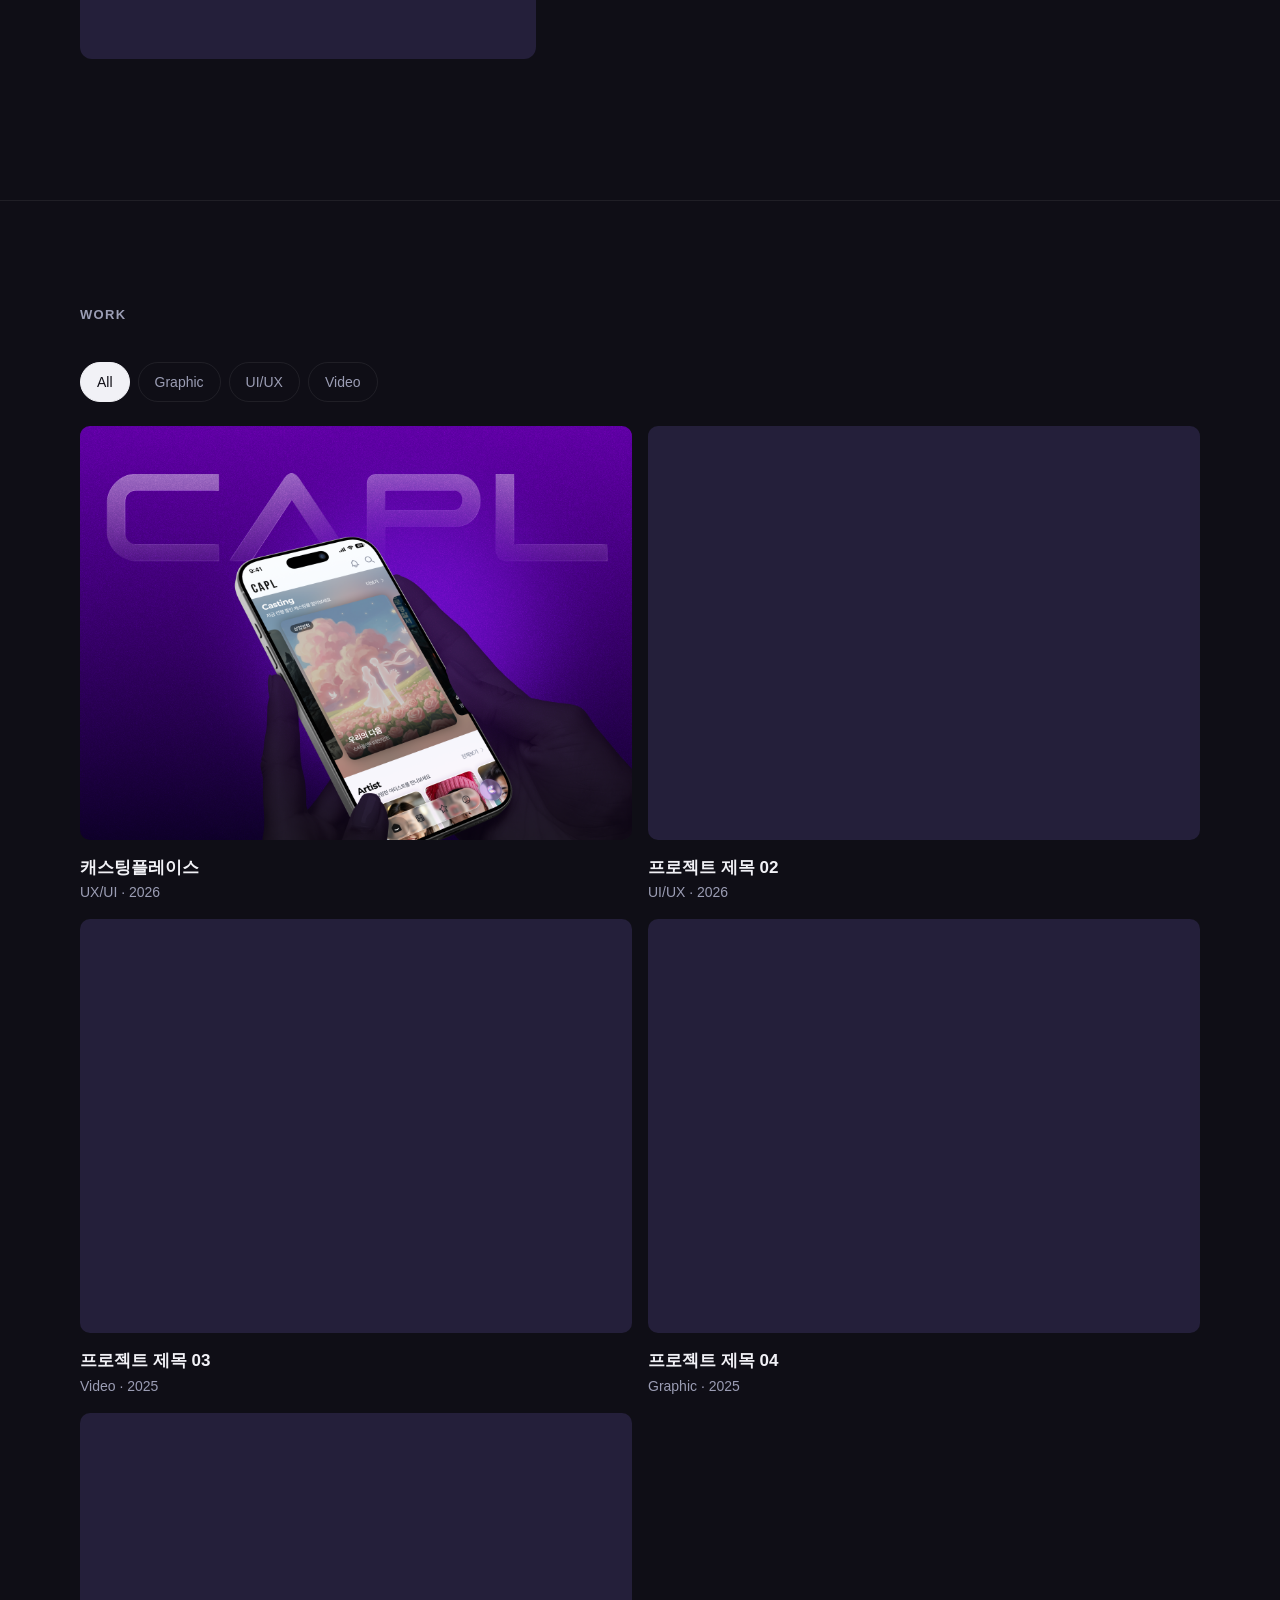
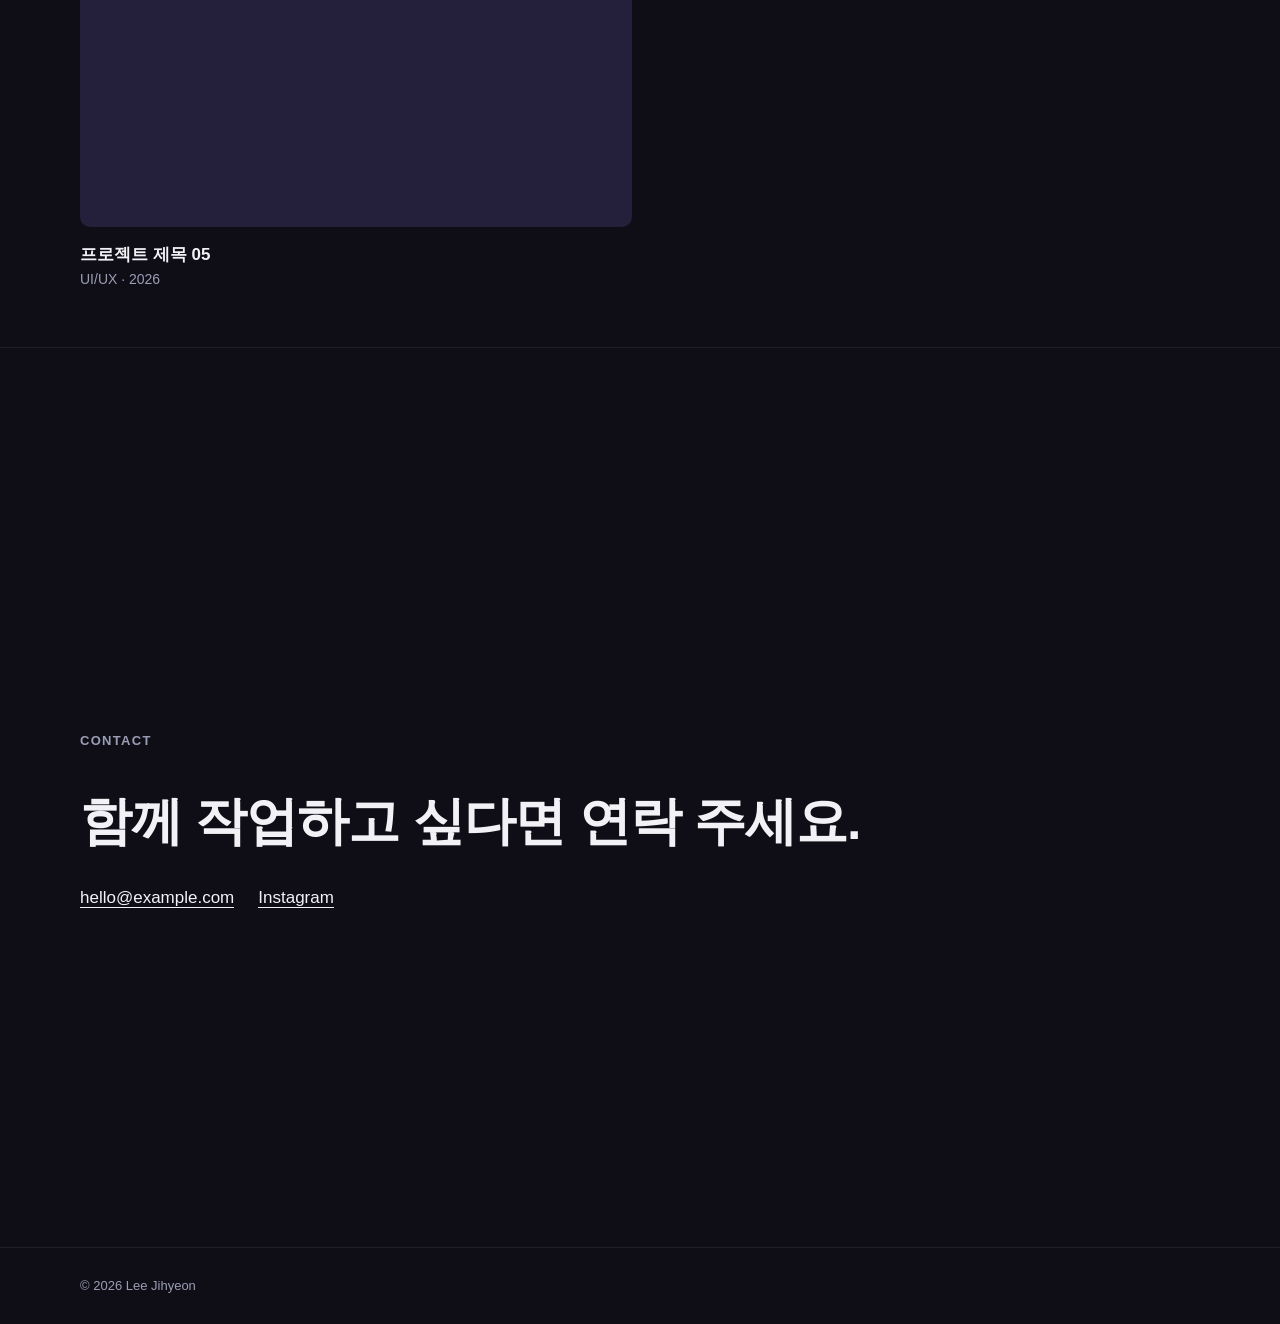
==== commit 1229db47: "Insight: question cards with 3D avatars, neon verification carousel - Interview comparison as two ca" ====
--- a/index.html
+++ b/index.html
@@ -13,7 +13,7 @@
   <link rel="preconnect" href="https://fonts.gstatic.com" crossorigin>
   <link rel="preload" as="style" href="https://fonts.googleapis.com/css2?family=Montserrat:wght@700&display=swap&text=PORTFOLIO">
   <link rel="stylesheet" href="https://fonts.googleapis.com/css2?family=Montserrat:wght@700&display=swap&text=PORTFOLIO">
-  <link rel="stylesheet" href="css/style.css?v=20261113k">
+  <link rel="stylesheet" href="css/style.css?v=20261113q">
 </head>
 <body>
   <header class="site-header">
@@ -131,7 +131,7 @@
     <div class="container">© <span id="year"></span> Lee Jihyeon</div>
   </footer>
 
-  <script src="js/main.js?v=20261113k"></script>
-  <script src="js/wordmark.js?v=20261113k"></script>
+  <script src="js/main.js?v=20261113q"></script>
+  <script src="js/wordmark.js?v=20261113q"></script>
 </body>
 </html>
--- a/css/style.css
+++ b/css/style.css
@@ -374,39 +374,23 @@
 .persona-avatar img { width: 100%; height: 100%; object-fit: cover; }
 .persona-tag { display: inline-block; padding: 4px 10px; border-radius: 6px; font-size: 12px; font-weight: 700; color: #fff; background: #8a63ef; }
 .project-body .case .persona-quote { margin-top: 10px; font-size: 16px; line-height: 1.5; font-weight: 700; }
-/* 인터뷰 비교표: 신인 배우 vs 경력 배우 */
+/* 인터뷰 비교: 신인 배우 vs 경력 배우 */
 .sr-only { position: absolute; width: 1px; height: 1px; padding: 0; margin: -1px; overflow: hidden; clip: rect(0 0 0 0); white-space: nowrap; border: 0; }
-/* 위 인터뷰 목적·질문·진행 방식 3칸 그리드와 같은 폭: 주제 | 신인 | 경력 (간격 24px) */
-.vs-table { width: calc(100% + 32px); margin: 16px -16px 0; border-collapse: separate; border-spacing: 16px 0; table-layout: fixed; }
-.vs-table thead th { padding: 0; vertical-align: top; text-align: left; font-weight: 400; }
-/* 신인·경력 열을 각각 하나의 카드로: 머리칸 위 둥글게, 마지막 줄 아래 둥글게 */
-.vs-table thead th:not(:first-child), .vs-table td { background: var(--surface); }
-.vs-table thead th:not(:first-child) { border-radius: 16px 16px 0 0; }
-.vs-table tbody tr:last-child td { border-radius: 0 0 16px 16px; padding-bottom: 24px; }
-.vs-table tbody tr:last-child th { padding-bottom: 24px; }
-.vs-head { height: 100%; margin: 0; padding: 24px 20px 20px; }
-.vs-table tbody th, .vs-table td { padding: 16px 20px; border-top: 1px solid var(--line); vertical-align: top; text-align: left; font-size: 15px; line-height: 1.6; }
-.vs-table tbody th { padding-left: 0; padding-right: 0; font-size: 15px; font-weight: 700; color: var(--text); }
-.vs-table tr.is-key td { font-weight: 700; color: #d6c8ff; }
-/* 주제 칸은 좁게(160px), 남는 폭은 카드로. 주제명은 가로·세로 가운데 */
-.vs-table thead th:first-child { width: 160px; }
-.vs-table tbody th { vertical-align: middle; text-align: center; }
-/* 카드 안 글씨도 가운데: 답변 + 머리칸(아바타 위, 태그·한마디 아래) */
-.vs-table td { vertical-align: middle; text-align: center; }
-/* 머리칸: 사진 왼쪽, 뱃지·한마디는 사진 오른쪽. 묶음 전체는 카드 가운데 */
-.vs-head { flex-direction: row; justify-content: center; align-items: center; gap: 20px; text-align: left; }
-@media (max-width: 743px) {
-  .vs-table, .vs-table thead, .vs-table tbody { display: block; width: 100%; margin: 12px 0 0; }
-  .vs-table tr { display: grid; grid-template-columns: 1fr 1fr; column-gap: 10px; }
-  .vs-table thead th:first-child { display: none; }
-  .vs-table thead th:not(:first-child) { width: auto; border-radius: 14px; }
-  .vs-head { flex-direction: column; gap: 12px; padding: 16px; text-align: center; }
-  .vs-head .persona-avatar { width: 48px; height: 48px; }
-  .project-body .case .vs-head .persona-quote { font-size: 14px; }
-  .vs-table tbody tr { margin-top: 18px; }
-  .vs-table tbody th { grid-column: 1 / -1; padding: 0 0 8px; border: 0; font-size: 13px; color: var(--muted); text-align: left; }
-  .vs-table tbody tr:last-child th { padding-bottom: 8px; }
-  .vs-table td, .vs-table tbody tr:last-child td { padding: 12px 14px; border: 0; border-radius: 12px; font-size: 14px; }
+/* 신인 배우 · 경력 배우 카드: 질문(보라) 위, 답변 아래, 모두 왼쪽 정렬.
+   두 카드를 나란히 둘 때는 subgrid로 같은 질문끼리 높이를 맞춤 */
+.vs-grid { display: grid; grid-template-columns: 1fr; gap: var(--gap); margin-top: var(--gap); }
+.vs-card { display: grid; align-content: start; border-radius: 16px; background: #1b1a22; overflow: hidden; } /* 위 인터뷰 목적·질문·방식 카드와 같은 색 */
+.vs-head { margin: 0; padding: 24px; display: flex; align-items: center; gap: 16px; text-align: left; }
+.vs-avatar { flex-shrink: 0; width: 72px; height: 72px; filter: drop-shadow(0 8px 14px rgba(0, 0, 0, .45)); } /* 3D 느낌 캐릭터 (원형 틀 없음) */
+.project-body .case .vs-head .persona-quote { margin-top: 8px; font-size: 15px; }
+.vs-qa { padding: 16px 24px; border-top: 1px solid var(--line); }
+.project-body .case .vs-q { font-size: 13px; font-weight: 600; line-height: 1.5; color: #b49cff; }
+.project-body .case .vs-a { margin-top: 6px; font-size: 15px; line-height: 1.6; color: var(--text); }
+.project-body .case .vs-qa.is-key .vs-a { font-weight: 700; color: #d6c8ff; }
+.vs-qa:last-child { padding-bottom: 28px; }
+@media (min-width: 600px) {
+  .vs-grid { grid-template-columns: 1fr 1fr; }
+  .vs-card { grid-row: span 9; grid-template-rows: subgrid; row-gap: 0; }
 }
 
 /* 가설 검증 결과 */
@@ -435,10 +419,12 @@
 .verify-design { display: flex; flex-wrap: wrap; gap: 6px; list-style: none; }
 .verify-design li { padding: 4px 10px; border-radius: 6px; font-size: 13px; font-weight: 600; background: var(--thumb); }
 @media (min-width: 1024px) {
-  .vs-head { padding: 32px 32px 24px; }
-  .vs-table tbody th, .vs-table td { padding: 18px 32px; font-size: 17px; }
-  .vs-table tbody th { padding-left: 0; padding-right: 0; font-size: 17px; }
-  .vs-table tbody tr:last-child td, .vs-table tbody tr:last-child th { padding-bottom: 32px; }
+  .vs-head { padding: 32px; gap: 20px; }
+  .vs-avatar { width: 96px; height: 96px; }
+  .vs-qa { padding: 20px 32px; }
+  .project-body .case .vs-q { font-size: 14px; }
+  .project-body .case .vs-a { font-size: 17px; }
+  .vs-qa:last-child { padding-bottom: 32px; }
   .verify-cols, .verify-row { grid-template-columns: 1fr 1.5fr .9fr; gap: 32px; }
   .verify-cols { display: grid; margin-top: 40px; padding: 0 28px; font-size: 13px; font-weight: 700; color: var(--muted); }
   .verify-list { margin-top: 12px; }
@@ -892,9 +878,50 @@
 /* ===== 콘텐츠(카드) 사이 간격: 모든 화면에서 16px로 통일 ===== */
 :root { --gap: 16px; }
 .case-scroller, .overview-visuals, .insight-context, .verify-list, .str-cards, .ab-grid, .hs-list, .project-images, .grid { gap: var(--gap); }
-.vs-table tr { column-gap: var(--gap); }
-.vs-table tbody tr { margin-top: var(--gap); }
-.vs-table { margin-top: var(--gap); }
+
+/* ===== 가설 검증 결과: 가로 스크롤 형광 보라 카드 + 뒤에서 퍼지는 빛 ===== */
+.verify { position: relative; margin-top: 120px; }
+.verify .hypo-head { text-align: center; }
+.project-body .case .verify .hypo-eyebrow, .project-body .case .verify .hypo-title { max-width: none; text-align: center; }
+.verify-chevron { display: block; width: 44px; height: 44px; margin: 0 auto 20px; filter: drop-shadow(0 0 8px rgba(200, 130, 255, .9)) drop-shadow(0 0 22px rgba(170, 90, 255, .6)); }
+.verify::before { /* 카드 뒤 보라 빛 */
+  content: ""; position: absolute; z-index: -1; left: 50%; top: 58%; transform: translate(-50%, -50%);
+  width: 100vw; height: 640px; pointer-events: none;
+  background: radial-gradient(ellipse 30% 50% at 50% 50%, rgba(182, 100, 255, .45), rgba(140, 70, 240, .14) 55%, transparent 80%);
+}
+.verify .verify-list.case-scroller {
+  display: flex; margin-top: 44px; padding-top: 24px; padding-bottom: 32px;
+  /* 화면 가운데만 밝고 양쪽 가장자리로 갈수록 어두워짐 */
+  --edge: linear-gradient(90deg, rgba(0, 0, 0, .04) 0%, rgba(0, 0, 0, .3) 18%, rgba(0, 0, 0, .8) 34%, #000 42%, #000 58%, rgba(0, 0, 0, .8) 66%, rgba(0, 0, 0, .3) 82%, rgba(0, 0, 0, .04) 100%);
+  -webkit-mask-image: var(--edge); mask-image: var(--edge);
+}
+.verify .verify-list.is-centered > li { scroll-snap-align: center; }
+/* 카드 크기 통일: 줄 높이를 가장 긴 카드에 맞춰 모두 같은 사각형 */
+.verify .verify-list.case-scroller { align-items: stretch; }
+.verify .verify-list.case-scroller > li { flex: 0 0 260px; max-width: none; }
+#insight .verify .verify-row {
+  display: flex; flex-direction: column; justify-content: center; align-items: center; gap: 12px;
+  min-height: 260px; padding: 28px 22px; border-radius: 16px; text-align: center; /* 카드 라운드 16px (사이트 카드와 동일) */
+  color: #fff; background: linear-gradient(160deg, #a45cff 0%, #8b3dff 60%, #7a2cf0 100%); /* 형광 보라 그 자체 */
+  box-shadow: 0 0 36px rgba(150, 70, 255, .45);
+  transition: transform .25s ease, box-shadow .25s ease, opacity .6s ease;
+}
+#insight .verify .verify-row.is-key { box-shadow: 0 0 36px rgba(150, 70, 255, .45); }
+@media (hover: hover) and (pointer: fine) {
+  #insight .verify .verify-row:hover { transform: scale(1.05); box-shadow: 0 0 56px rgba(165, 90, 255, .7); }
+}
+.project-body .case .verify .verify-hypo { display: block; font-size: 16px; line-height: 1.45; font-weight: 800; color: #fff; }
+.verify .verify-num { display: block; margin-bottom: 6px; font-size: 12px; letter-spacing: .08em; color: rgba(255, 255, 255, .7); }
+.verify .verify-badge, .verify .verify-row.is-key .verify-badge { margin-bottom: 8px; border-radius: 6px; color: #7a2cf0; background: #fff; }
+.project-body .case .verify .verify-result p { font-size: 13px; line-height: 1.6; color: rgba(255, 255, 255, .85); }
+.verify .verify-design { justify-content: center; }
+.verify .verify-design li { border-radius: 6px; color: #fff; background: rgba(255, 255, 255, .18); }
+@media (min-width: 1024px) {
+  .verify .verify-list.case-scroller > li { flex-basis: 300px; }
+  #insight .verify .verify-row { min-height: 300px; padding: 32px 26px; }
+  .project-body .case .verify .verify-hypo { font-size: 18px; }
+  .project-body .case .verify .verify-result p { font-size: 14px; }
+}
 
 /* 스크롤 등장 인터랙션 (JS가 .reveal을 붙일 때만 동작) */
 .reveal {
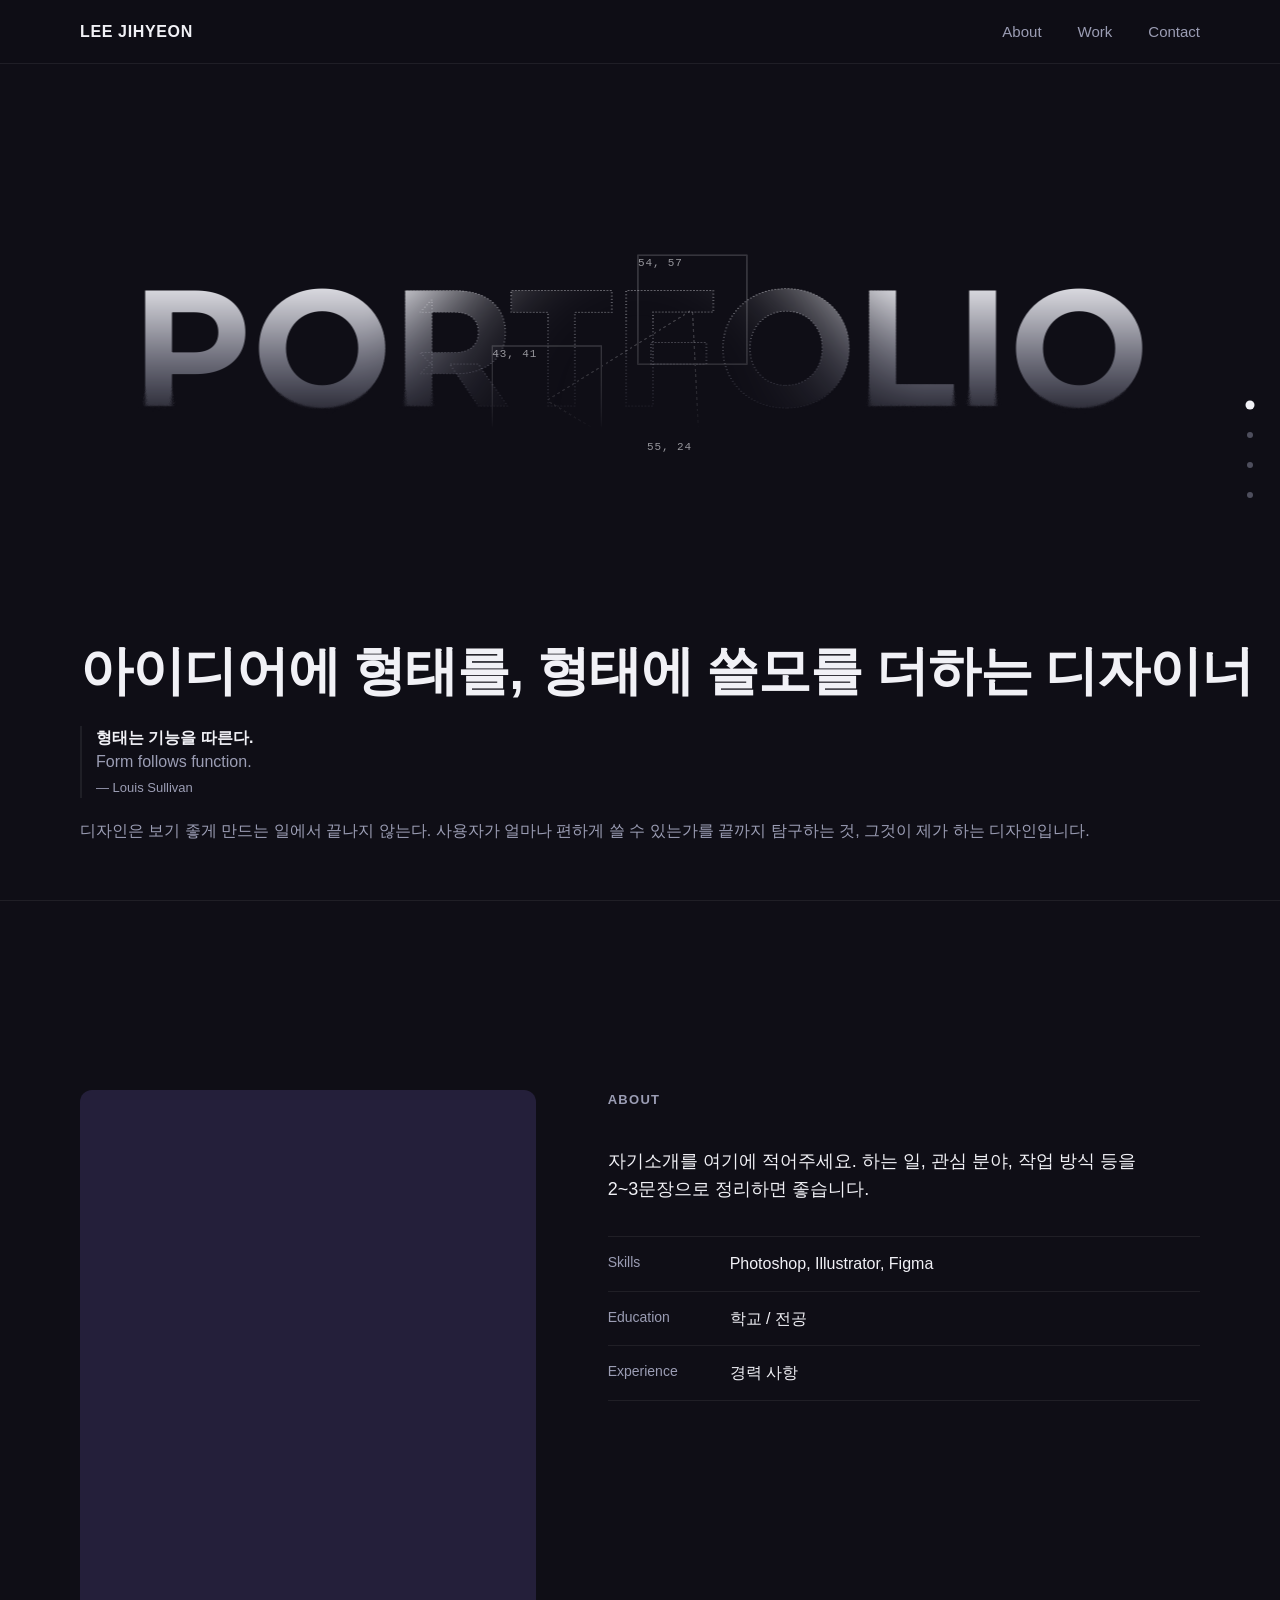
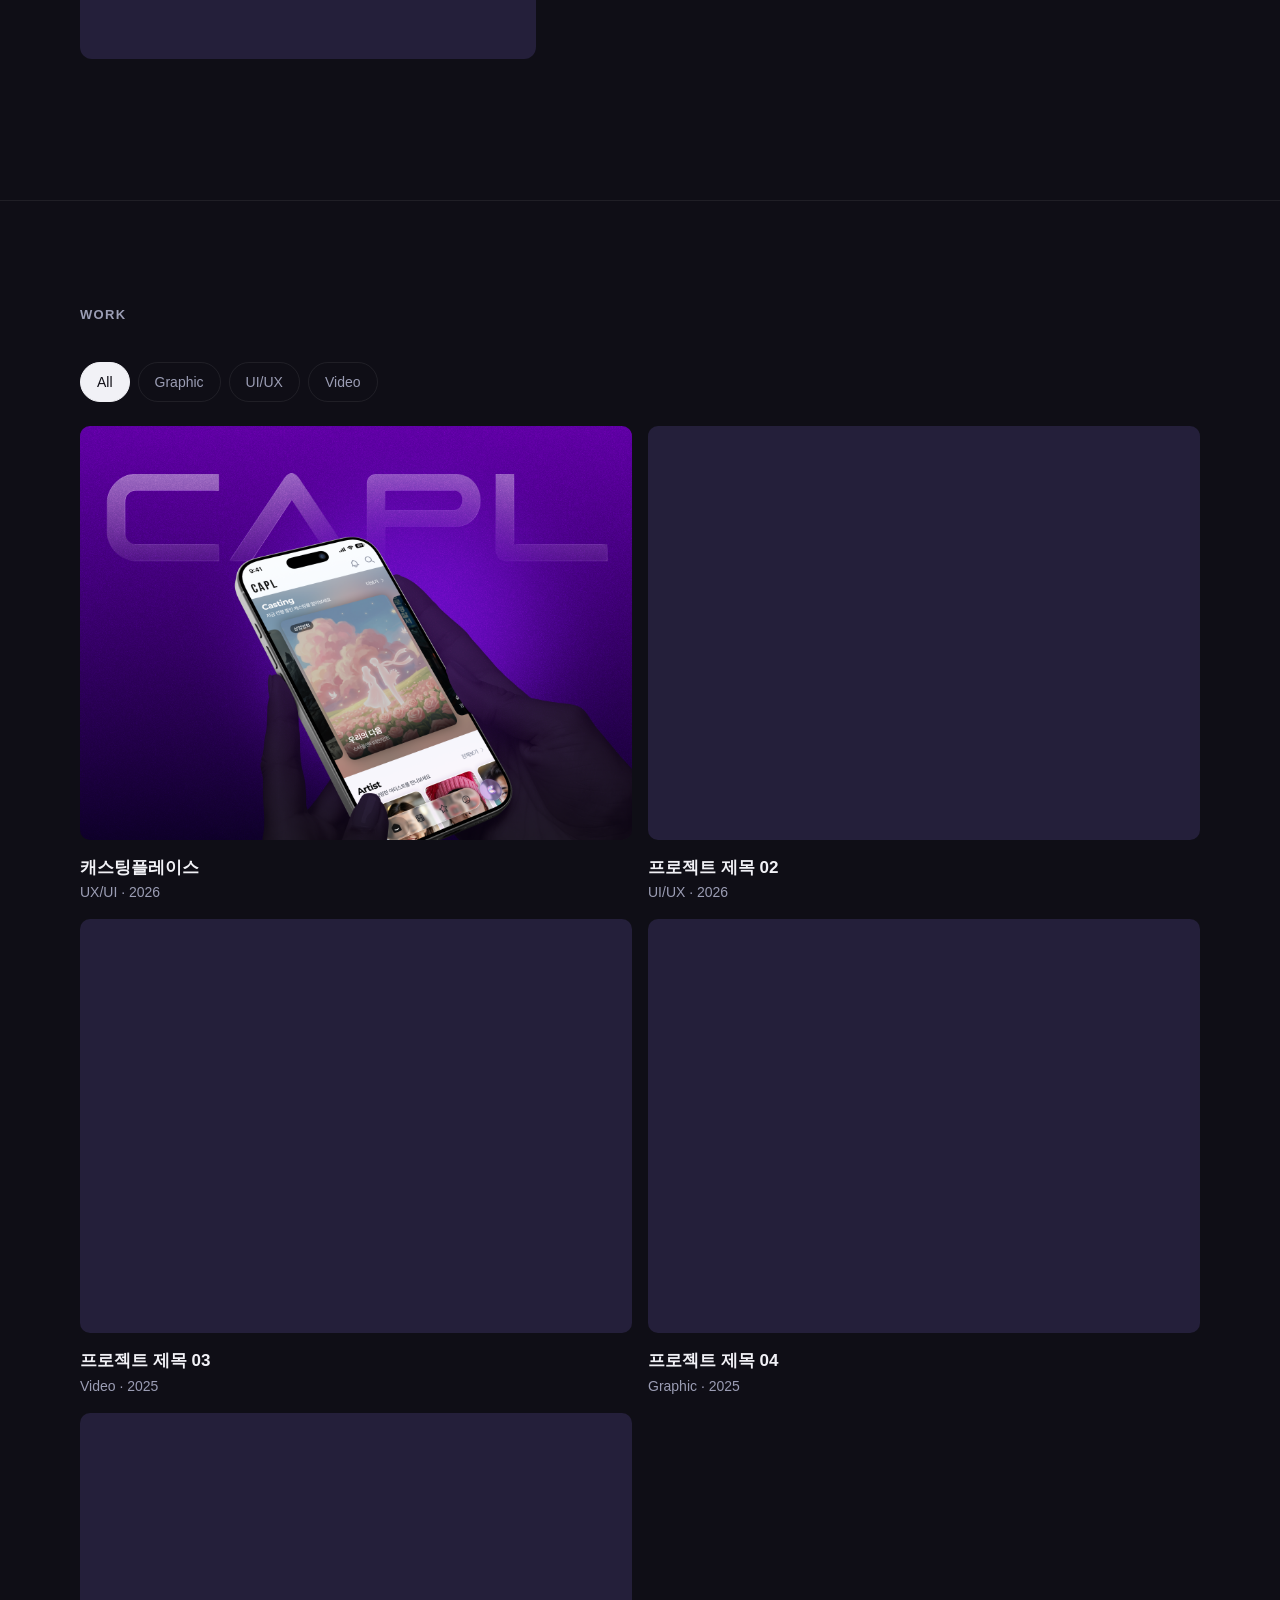
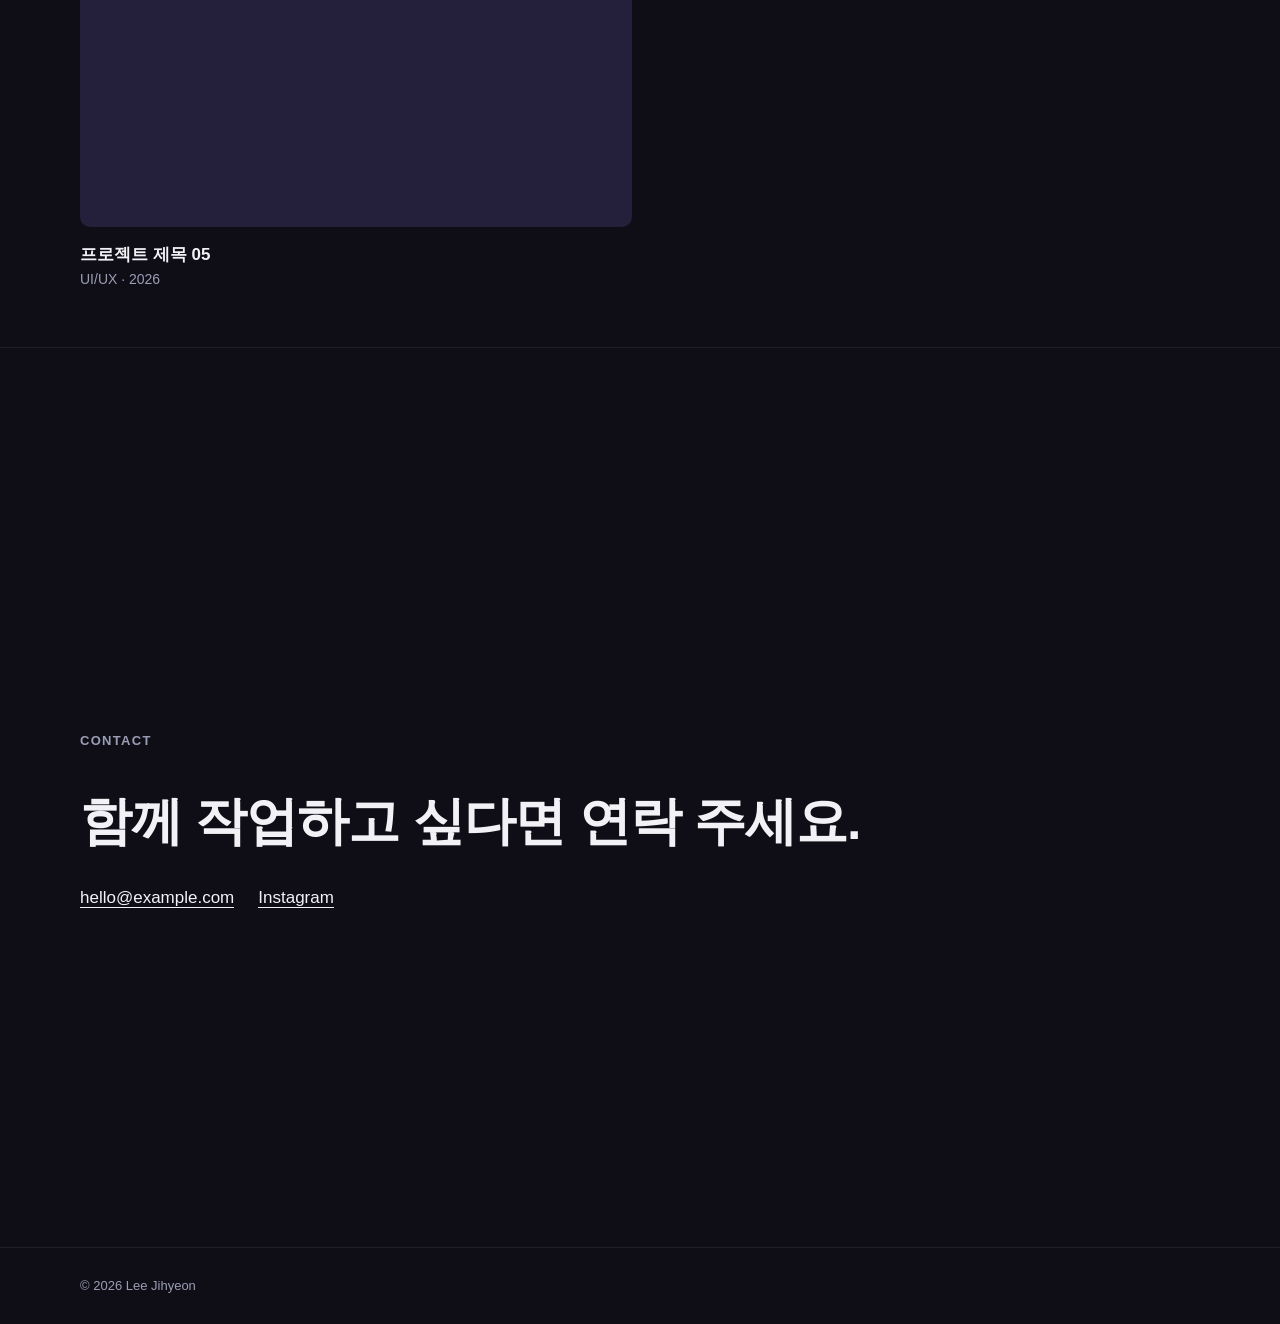
==== commit 2c768ab2: "Hierarchy pass, one-glance hypothesis rows, stepper service structure - Typography levels (section/b" ====
--- a/index.html
+++ b/index.html
@@ -13,7 +13,7 @@
   <link rel="preconnect" href="https://fonts.gstatic.com" crossorigin>
   <link rel="preload" as="style" href="https://fonts.googleapis.com/css2?family=Montserrat:wght@700&display=swap&text=PORTFOLIO">
   <link rel="stylesheet" href="https://fonts.googleapis.com/css2?family=Montserrat:wght@700&display=swap&text=PORTFOLIO">
-  <link rel="stylesheet" href="css/style.css?v=20261113q">
+  <link rel="stylesheet" href="css/style.css?v=20261114i">
 </head>
 <body>
   <header class="site-header">
@@ -131,7 +131,7 @@
     <div class="container">© <span id="year"></span> Lee Jihyeon</div>
   </footer>
 
-  <script src="js/main.js?v=20261113q"></script>
-  <script src="js/wordmark.js?v=20261113q"></script>
+  <script src="js/main.js?v=20261114i"></script>
+  <script src="js/wordmark.js?v=20261114i"></script>
 </body>
 </html>
--- a/css/style.css
+++ b/css/style.css
@@ -268,7 +268,7 @@
 .project-body .case p + p { margin-top: 16px; }
 .case .placeholder { aspect-ratio: 16 / 10; border-radius: 10px; background: var(--thumb); margin-top: 24px; }
 .project-body .case .case-note { margin-top: 12px; font-size: 12px; color: var(--muted); }
-.case-subtitle { margin: 64px 0 32px; font-size: 20px; line-height: 1.5; font-weight: 700; letter-spacing: -0.01em; }
+.case-subtitle { margin: 64px 0 32px; font-size: 18px; line-height: 1.5; font-weight: 700; letter-spacing: -0.01em; }
 /* 구분용 어두운 띠: 화면 폭 전체로 배경을 깔고 내용은 그대로 컨테이너 안에 */
 .case-band {
   padding: 88px 0;
@@ -696,7 +696,7 @@
   .project .overview-headline { font-size: 28px; }
   .project-body .case p { font-size: 18px; }
   .project-body .case .case-note { font-size: 13px; }
-  .case-subtitle { font-size: 28px; }
+  .case-subtitle { font-size: 24px; } /* 가설 수정 제목과 같은 크기 */
   .case-list { font-size: 18px; }
   .insight-context { grid-template-columns: repeat(3, 1fr); gap: 24px; }
   .persona-avatar { width: 96px; height: 96px; }
@@ -890,7 +890,8 @@
   background: radial-gradient(ellipse 30% 50% at 50% 50%, rgba(182, 100, 255, .45), rgba(140, 70, 240, .14) 55%, transparent 80%);
 }
 .verify .verify-list.case-scroller {
-  display: flex; margin-top: 44px; padding-top: 24px; padding-bottom: 32px;
+  /* 빛(그림자)이 잘리지 않게 위아래 여유를 넉넉히 두고, 늘어난 만큼 바깥 여백은 줄임 */
+  display: flex; margin-top: -20px; margin-bottom: -64px; padding-top: 88px; padding-bottom: 96px;
   /* 화면 가운데만 밝고 양쪽 가장자리로 갈수록 어두워짐 */
   --edge: linear-gradient(90deg, rgba(0, 0, 0, .04) 0%, rgba(0, 0, 0, .3) 18%, rgba(0, 0, 0, .8) 34%, #000 42%, #000 58%, rgba(0, 0, 0, .8) 66%, rgba(0, 0, 0, .3) 82%, rgba(0, 0, 0, .04) 100%);
   -webkit-mask-image: var(--edge); mask-image: var(--edge);
@@ -912,7 +913,7 @@
 }
 .project-body .case .verify .verify-hypo { display: block; font-size: 16px; line-height: 1.45; font-weight: 800; color: #fff; }
 .verify .verify-num { display: block; margin-bottom: 6px; font-size: 12px; letter-spacing: .08em; color: rgba(255, 255, 255, .7); }
-.verify .verify-badge, .verify .verify-row.is-key .verify-badge { margin-bottom: 8px; border-radius: 6px; color: #7a2cf0; background: #fff; }
+.verify .verify-badge, .verify .verify-row.is-key .verify-badge { margin-bottom: 2px; border-radius: 6px; color: #7a2cf0; background: #fff; }
 .project-body .case .verify .verify-result p { font-size: 13px; line-height: 1.6; color: rgba(255, 255, 255, .85); }
 .verify .verify-design { justify-content: center; }
 .verify .verify-design li { border-radius: 6px; color: #fff; background: rgba(255, 255, 255, .18); }
@@ -921,6 +922,133 @@
   #insight .verify .verify-row { min-height: 300px; padding: 32px 26px; }
   .project-body .case .verify .verify-hypo { font-size: 18px; }
   .project-body .case .verify .verify-result p { font-size: 14px; }
+}
+
+/* ===== 가설 수정: 한눈에 보기 (처음 생각 → 들은 것 → 바뀐 생각 → 설계) ===== */
+.hs-rows { display: grid; gap: var(--gap); margin-top: 40px; list-style: none; }
+.hs-row { display: grid; grid-template-columns: 1fr; gap: 8px; }
+.hs-cell { display: flex; flex-direction: column; gap: 8px; padding: 20px; border-radius: 16px; background: #1b1a22; }
+.hs-label { font-size: 12px; font-weight: 700; letter-spacing: .02em; color: var(--muted); }
+.hs-cell .hs-num { align-self: flex-start; }
+.hs-cell--old s { font-size: 15px; line-height: 1.5; color: var(--muted); text-decoration-color: rgba(180, 156, 255, .8); text-decoration-thickness: 2px; }
+.project-body .case .hs-said { font-size: 15px; line-height: 1.55; font-weight: 600; color: var(--text); }
+.hs-who { font-size: 12px; color: var(--muted); }
+.hs-cell--new { color: #fff; background: linear-gradient(160deg, #a45cff 0%, #8b3dff 60%, #7a2cf0 100%); box-shadow: 0 0 32px rgba(150, 70, 255, .35); }
+.hs-cell--new .hs-label { color: rgba(255, 255, 255, .75); }
+.project-body .case .hs-new-text { font-size: 17px; line-height: 1.45; font-weight: 800; color: #fff; }
+.hs-new-text em { font-style: normal; color: #fff; text-decoration: underline; text-decoration-color: rgba(255, 255, 255, .55); text-underline-offset: 4px; }
+.hs-tags { display: flex; flex-wrap: wrap; gap: 6px; list-style: none; }
+.hs-tags li { padding: 5px 10px; border-radius: 6px; font-size: 13px; font-weight: 600; color: #d8d6e6; background: #2a2836; }
+.hs-tags li.is-key { color: #fff; background: #8b3dff; }
+.project-body .case .hs-goal { font-size: 13px; line-height: 1.55; color: var(--muted); }
+.hs-rows .hs-arrow { justify-self: center; color: #b49cff; transform: rotate(90deg); }
+@media (min-width: 1024px) {
+  .hs-row { grid-template-columns: minmax(0, .9fr) auto minmax(0, 1.1fr) auto minmax(0, 1.1fr) auto minmax(0, 1.2fr); align-items: stretch; gap: 10px; }
+  .hs-rows .hs-arrow { align-self: center; transform: none; }
+  .hs-cell { padding: 24px; }
+  .project-body .case .hs-new-text { font-size: 18px; }
+}
+
+/* ===== 뱃지 통일: 모양·크기는 모두 같게 (6px 라운드, 13px, 6·12px 여백) ===== */
+.ctx-tag, .persona-tag, .hs-num, .hypo-tag, .tier-tag, .verify .verify-badge, .verify .verify-row.is-key .verify-badge {
+  display: inline-block; padding: 6px 12px; border-radius: 6px; font-size: 13px; font-weight: 700; line-height: 1.4;
+}
+/* 어두운 카드 위 뱃지는 같은 회색 (보라 카드 위만 흰색) */
+.persona-tag, .hs-num { color: #b9b8c6; background: #2a2836; }
+.project-body .case .persona-tag { margin: 0; }
+
+/* ===== 03 강점 카드: 위 보라 그라데이션 제목 + 아래 두 줄 (레퍼런스 카드 스타일) ===== */
+#strategy .str-card { padding: 0; overflow: hidden; border-radius: 16px; background: #1b1a22; box-shadow: none; }
+.str-card .str-head { margin: 0; padding: 22px 24px; text-align: center; font-size: 18px; font-weight: 800; color: #fff; background: linear-gradient(135deg, #b46dff 0%, #8b3dff 55%, #6a22e0 100%); }
+.str-body { display: grid; gap: 14px; padding: 24px 28px 28px; }
+.str-row { display: grid; grid-template-columns: 72px 1fr; gap: 12px; align-items: baseline; }
+.str-row dt { font-size: 12px; font-weight: 800; letter-spacing: .04em; color: var(--muted); }
+.str-row dd { margin: 0; font-size: 14px; line-height: 1.6; color: var(--muted); }
+.str-row.is-effect dt { color: #b49cff; }
+.str-row.is-effect dd { font-size: 15px; font-weight: 700; color: #fff; }
+@media (min-width: 1024px) {
+  .str-card .str-head { padding: 26px 32px; font-size: 20px; }
+  .str-body { padding: 28px 36px 32px; }
+  .str-row dd { font-size: 15px; }
+  .str-row.is-effect dd { font-size: 17px; }
+}
+
+/* ===== 타이포 계층 & 그룹 간격 (전체 통일) =====
+   L0 섹션 제목  : 모바일 24 / PC 36   (라벨 → 제목 12, 제목 → 리드문 20)
+   L1 블록 제목  : 모바일 18 / PC 24   (블록 사이 72 / 96, 제목 → 설명 12, 설명 → 내용 32)
+   L2 카드 제목  : 모바일 16 / PC 18
+   본문          : 모바일 14 / PC 18 (섹션 리드·블록 설명) · 카드 안 본문 14 / 15
+   라벨·캡션     : 12~13 */
+.project .overview-headline, .project-body .case > h2 { margin-bottom: 20px; font-size: 24px; line-height: 1.35; letter-spacing: -0.02em; }
+.project .overview-title, .project-body .case .case-label { margin-bottom: 12px; }
+/* L1: 블록 제목 */
+.project-body .case .case-subtitle, .project-body .case .hypo .hypo-title, .project-body .case .verify .hypo-title, .project-body .case .case-screen h3 { margin-top: 0; font-size: 18px; line-height: 1.4; letter-spacing: -0.01em; }
+.project-body .case .case-subtitle { margin: 72px 0 12px; }
+.project-body .case .hypo, .project-body .case .verify { margin-top: 72px; }
+.project-body .case .hypo-eyebrow { display: block; margin-bottom: 8px; }
+.project-body .case .hypo-title + .hypo-sub, .project-body .case .case-subtitle + p { margin-top: 0; color: var(--muted); }
+.project-body .case .case-subtitle + p { margin-bottom: 32px; }
+.project-body .case .hypo-head + .hs-rows, .project-body .case .case-subtitle + p + .str-cards { margin-top: 32px; }
+.str-cards, .flow, .loop { margin-top: 32px; }
+/* L2: 카드 제목 */
+.str-card .str-head, .flow-node h4, .project-body .case .persona-quote, .project-body .case .vs-head .persona-quote, .ctx-title,
+.project-body .case .hs-new-text, .project-body .case .verify .verify-hypo { font-size: 16px; line-height: 1.45; }
+/* 가설 검증 카드 줄은 빛 여유(아래 96px)가 있어서, 다음 블록 간격은 그만큼 빼서 맞춤 */
+.project-body .case .verify + .hypo { margin-top: 40px; }
+/* 카드 안 본문 */
+.project-body .case .vs-a, .project-body .case .ctx .ctx-text, .str-row.is-effect dd, .project-body .case .hs-said { font-size: 14px; }
+@media (min-width: 1024px) {
+  .project .overview-headline, .project-body .case > h2 { font-size: 36px; }
+  .project-body .case .case-subtitle, .project-body .case .hypo .hypo-title, .project-body .case .verify .hypo-title, .project-body .case .case-screen h3 { font-size: 24px; }
+  .project-body .case .case-subtitle { margin-top: 96px; }
+  .project-body .case .hypo, .project-body .case .verify { margin-top: 96px; }
+  .project-body .case .hypo-title + .hypo-sub, .project-body .case .case-subtitle + p { font-size: 16px; }
+  .str-card .str-head, .flow-node h4, .project-body .case .persona-quote, .project-body .case .vs-head .persona-quote, .ctx-title,
+  .project-body .case .hs-new-text, .project-body .case .verify .verify-hypo { font-size: 18px; }
+  .project-body .case .verify + .hypo { margin-top: 64px; }
+  .project-body .case .vs-a, .project-body .case .ctx .ctx-text, .str-row.is-effect dd, .project-body .case .hs-said { font-size: 15px; }
+}
+
+/* ===== 03 서비스 구조: 유리 패널 + 번호 스텝 (빛나는 연결선) ===== */
+.steps-panel {
+  margin-top: 32px; padding: 32px 24px; border-radius: 16px;
+  background: linear-gradient(160deg, rgba(150, 100, 255, .10), rgba(255, 255, 255, .03) 60%), rgba(28, 26, 38, .7);
+  box-shadow: inset 0 0 0 1px rgba(190, 160, 255, .14), 0 20px 60px rgba(0, 0, 0, .35);
+  -webkit-backdrop-filter: blur(12px); backdrop-filter: blur(12px);
+}
+.steps { position: relative; display: grid; gap: 28px; list-style: none; }
+.step { position: relative; display: grid; justify-items: center; gap: 8px; padding-top: 52px; text-align: center; } /* 가운데 정렬 */
+/* 번호 사이 연결선: 모바일은 세로 */
+.step:not(:last-child)::before { /* 모바일: 각 단계 아래 세로선 */
+  content: ""; position: absolute; left: calc(50% - 1px); top: calc(100% + 4px); height: 20px; width: 2px;
+  background: linear-gradient(180deg, #b48cff, rgba(180, 140, 255, .15));
+  box-shadow: 0 0 10px rgba(180, 120, 255, .6);
+}
+.step-num {
+  position: absolute; left: 50%; top: 0; transform: translateX(-50%); display: grid; place-items: center; width: 36px; height: 36px; border-radius: 8px;
+  font-size: 16px; font-weight: 800; color: #1d1440; background: #cdb6ff; box-shadow: 0 0 18px rgba(180, 120, 255, .55);
+}
+.step.is-key .step-num { color: #fff; background: #8b3dff; }
+.project-body .case .step-tag { font-size: 12px; font-weight: 700; letter-spacing: .06em; color: #b49cff; }
+.step-title { font-size: 18px; font-weight: 800; line-height: 1.4; }
+.project-body .case .step-desc { max-width: 300px; font-size: 14px; line-height: 1.65; color: var(--muted); }
+@media (min-width: 744px) {
+  .steps-panel { padding: 40px 40px 44px; }
+  .steps { grid-template-columns: repeat(3, 1fr); gap: 32px; }
+  .step { padding-top: 60px; }
+  .step-num { width: 40px; height: 40px; }
+  /* PC: 번호 사이 가로 연결선 */
+  .step:not(:last-child)::before {
+    left: calc(50% + 28px); right: calc(-50% - 32px + 28px); top: 19px; width: auto; height: 2px; /* 번호 가운데 → 다음 번호 가운데 */
+    background: linear-gradient(90deg, #b48cff, rgba(180, 140, 255, .25));
+  }
+}
+@media (min-width: 1024px) {
+  .steps-panel { padding: 48px 56px 52px; }
+  .steps { gap: 48px; }
+  .step:not(:last-child)::before { right: calc(-50% - 48px + 28px); }
+  .step-title { font-size: 20px; }
+  .project-body .case .step-desc { font-size: 15px; }
 }
 
 /* 스크롤 등장 인터랙션 (JS가 .reveal을 붙일 때만 동작) */
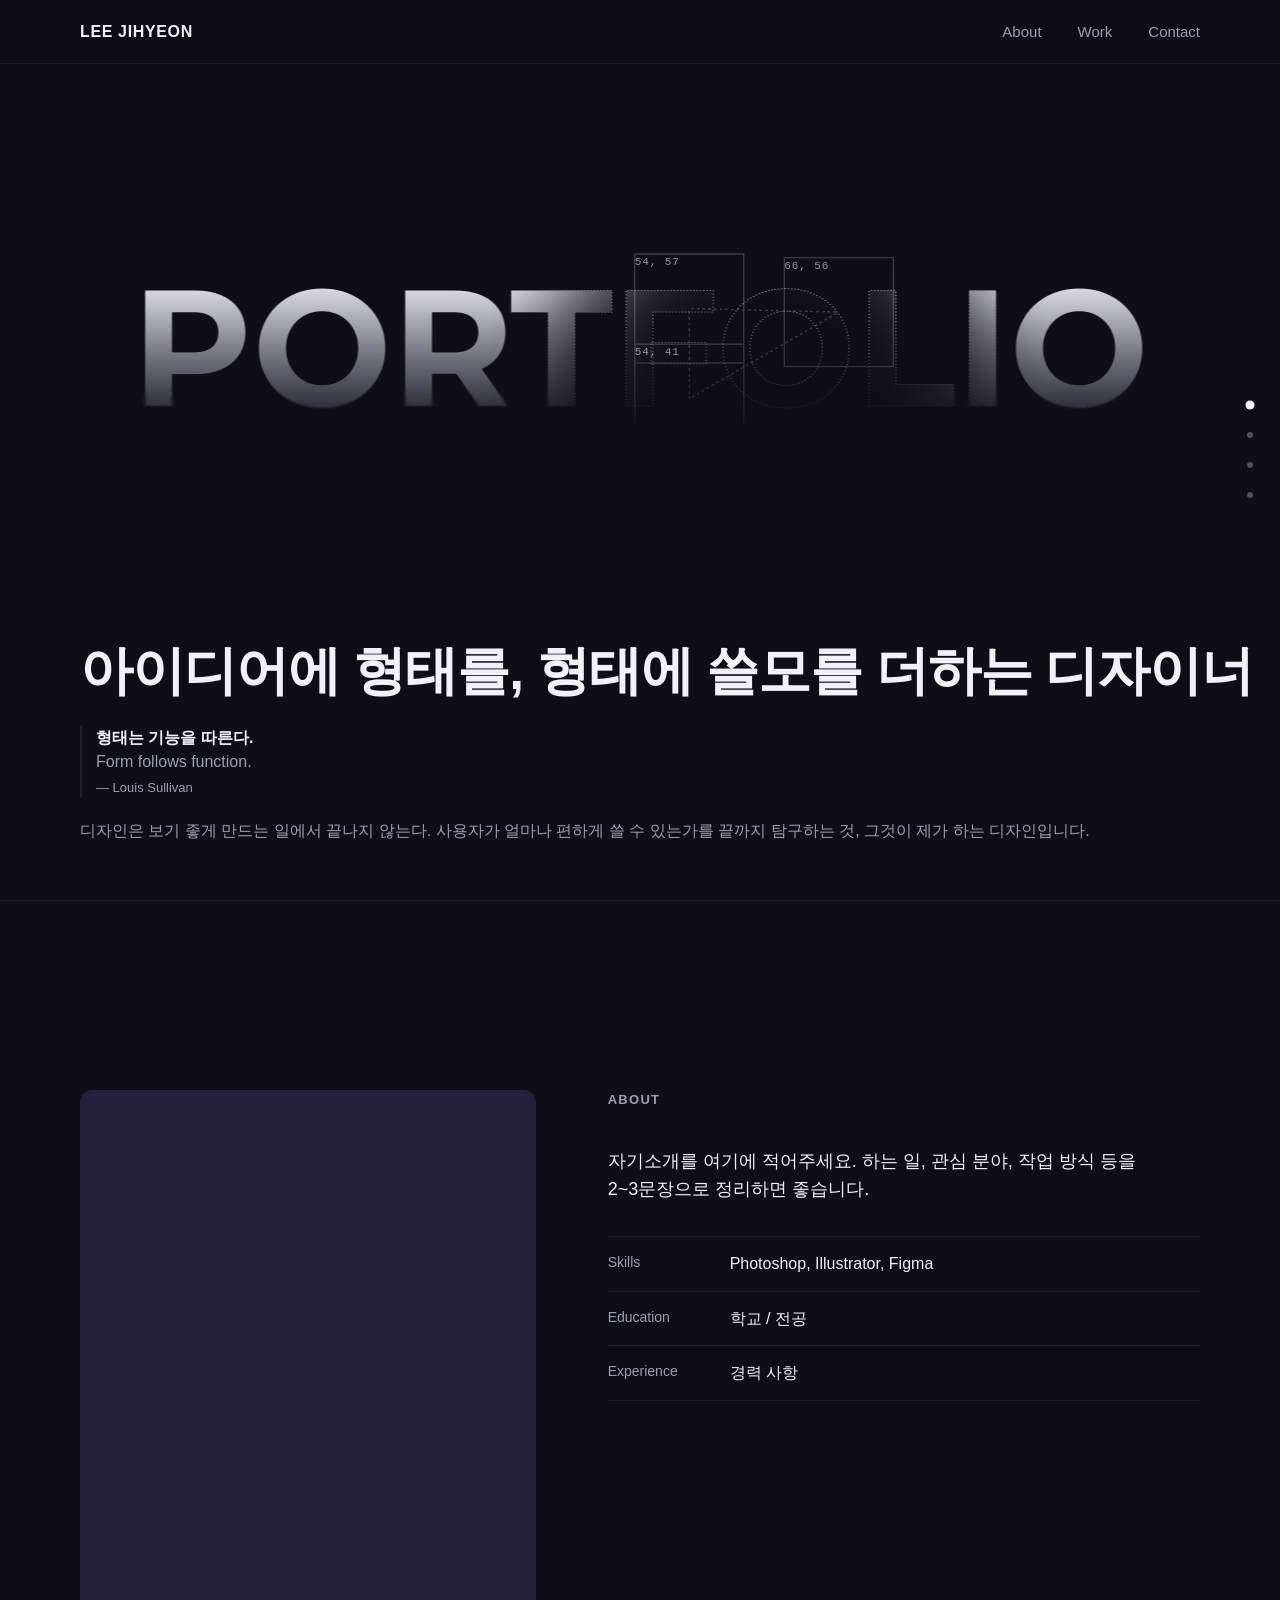
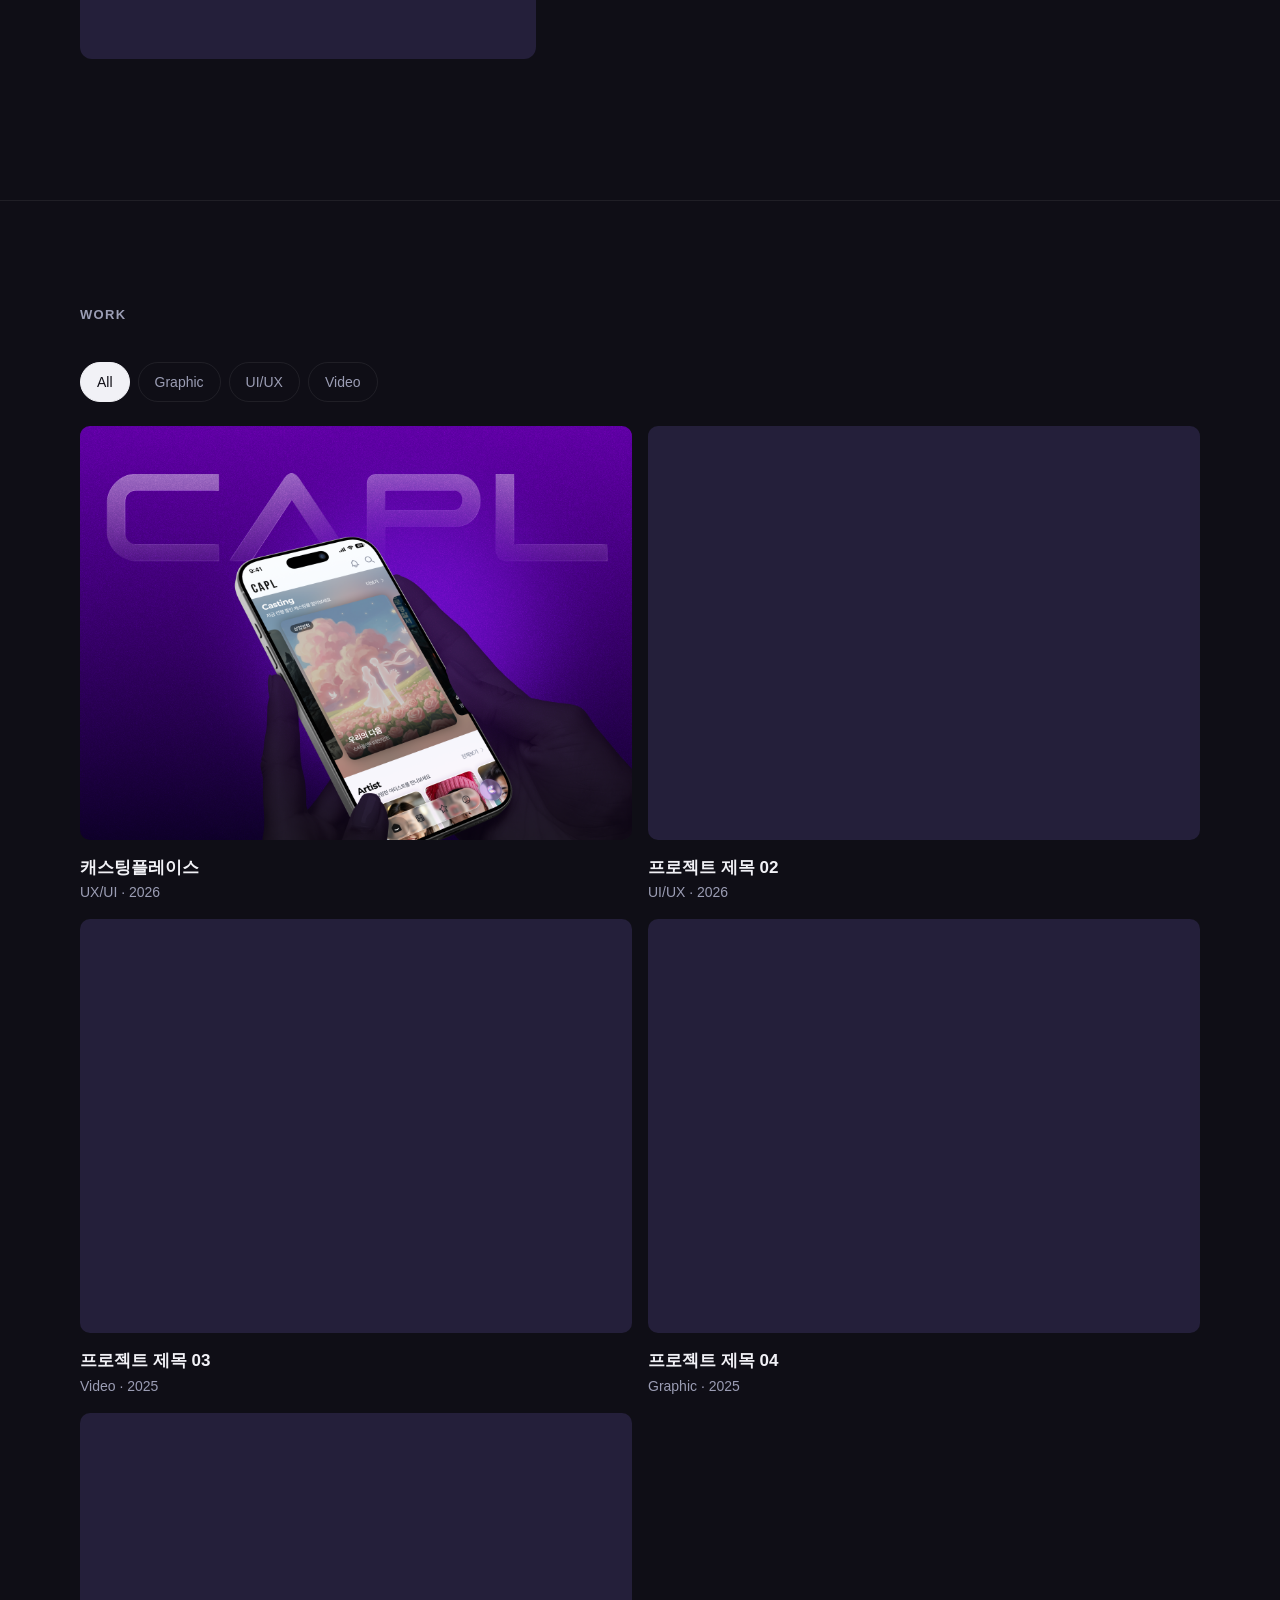
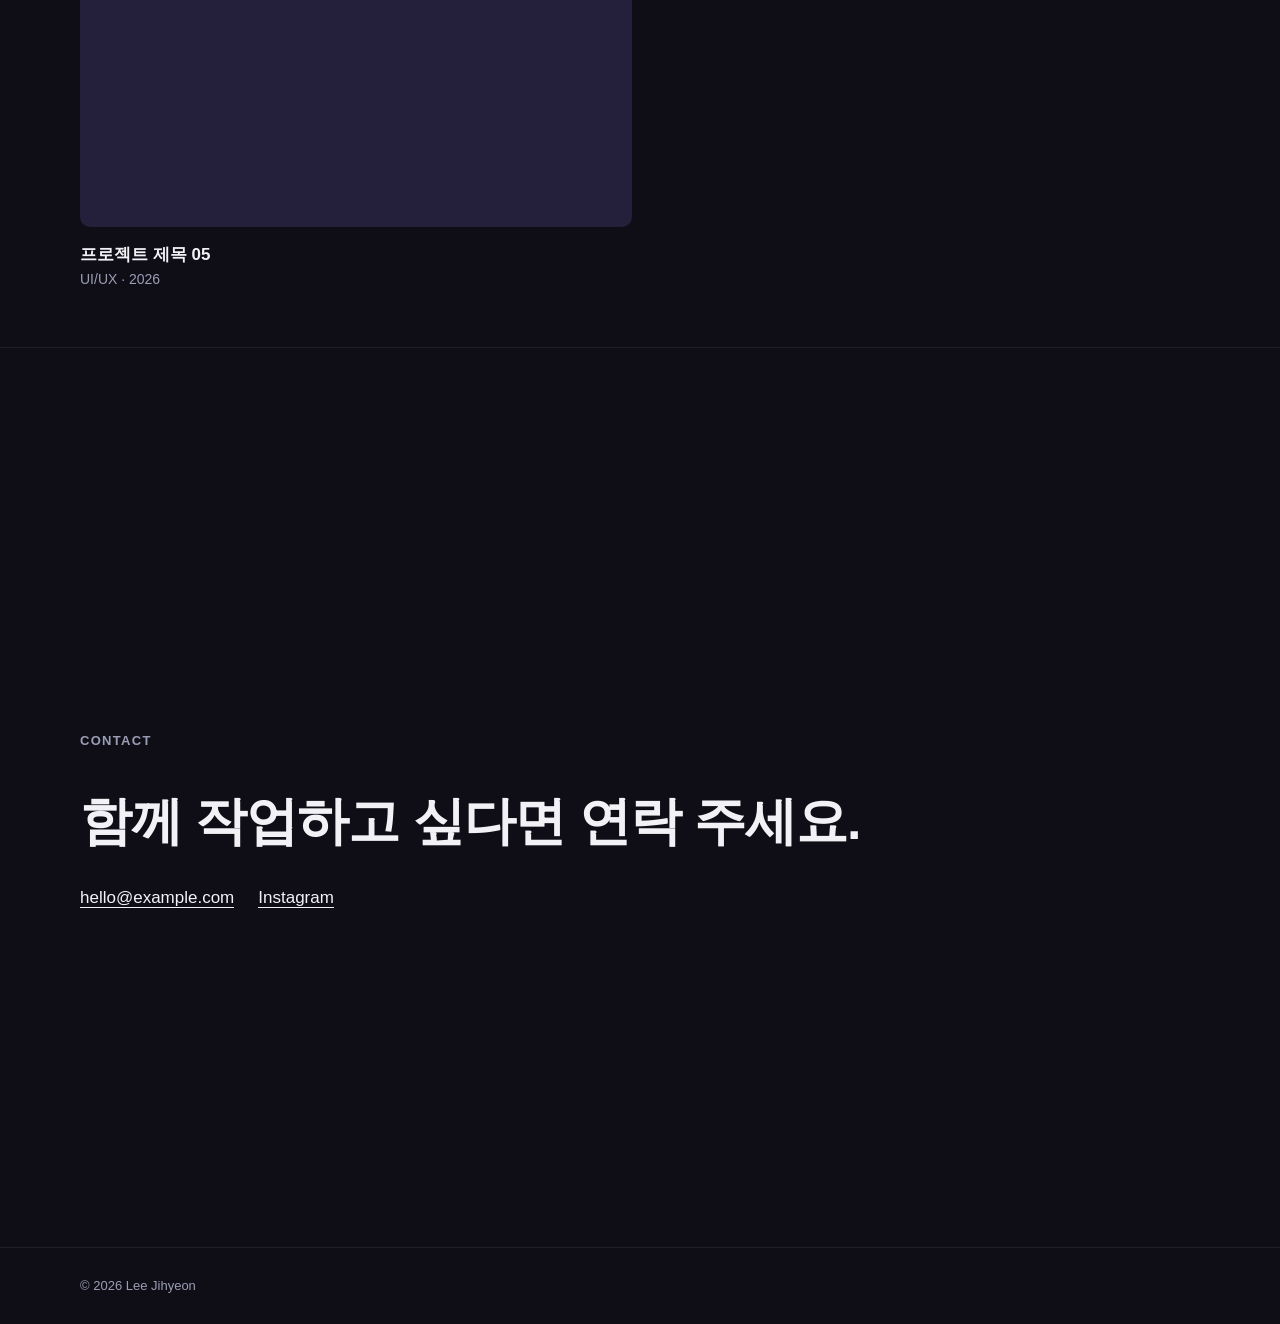
==== commit 7de71439: "CAPL: new screen flow images and annotated screen details - Replace screen flow with 15 updated scre" ====
--- a/index.html
+++ b/index.html
@@ -13,7 +13,7 @@
   <link rel="preconnect" href="https://fonts.gstatic.com" crossorigin>
   <link rel="preload" as="style" href="https://fonts.googleapis.com/css2?family=Montserrat:wght@700&display=swap&text=PORTFOLIO">
   <link rel="stylesheet" href="https://fonts.googleapis.com/css2?family=Montserrat:wght@700&display=swap&text=PORTFOLIO">
-  <link rel="stylesheet" href="css/style.css?v=20261114i">
+  <link rel="stylesheet" href="css/style.css?v=20261118e">
 </head>
 <body>
   <header class="site-header">
@@ -131,7 +131,7 @@
     <div class="container">© <span id="year"></span> Lee Jihyeon</div>
   </footer>
 
-  <script src="js/main.js?v=20261114i"></script>
-  <script src="js/wordmark.js?v=20261114i"></script>
+  <script src="js/main.js?v=20261118e"></script>
+  <script src="js/wordmark.js?v=20261118e"></script>
 </body>
 </html>
--- a/css/style.css
+++ b/css/style.css
@@ -456,7 +456,8 @@
 .ab-dot { position: absolute; left: 50%; bottom: 12px; width: 10px; height: 10px; margin-left: -5px; border-radius: 50%; background: #b49cff; box-shadow: 0 0 0 3px rgba(180, 156, 255, .25); }
 .ab-line { align-self: center; width: 0; height: 32px; border-left: 2px dashed rgba(180, 156, 255, .6); }
 .ab-icon { width: 120px; aspect-ratio: 1 / 1; margin: 16px auto 8px; border-radius: 16px; background: var(--thumb); display: grid; place-items: center; font-size: 11px; color: var(--muted); }
-.ab-icon img { width: 100%; height: 100%; object-fit: contain; }
+.ab-icon:has(img) { background: none; } /* 3D 아이콘이 들어가면 회색 자리 배경 제거 */
+.ab-icon img { width: 100%; height: 100%; object-fit: contain; filter: drop-shadow(0 10px 18px rgba(120, 60, 255, .35)); }
 .ab-title { font-size: 18px; font-weight: 700; line-height: 1.4; }
 .project-body .case .ab-desc { margin-top: 8px; font-size: 13px; line-height: 1.6; color: var(--muted); }
 @media (min-width: 1024px) {
@@ -479,7 +480,7 @@
 .project-body .case .ds-weights { margin: 10px 0 8px; font-size: 15px; color: var(--muted); }
 .ds-weights b { color: var(--text); }
 .project-body .case .ds-group { margin-top: 24px; font-size: 12px; color: var(--muted); }
-.ds-type-row { display: grid; grid-template-columns: 2.5em 1fr; gap: 4px 12px; align-items: baseline; padding: 8px 0; line-height: 1.4; }
+.ds-type-row { display: grid; grid-template-columns: 4.2em 1fr; gap: 4px 12px; align-items: baseline; padding: 8px 0; line-height: 1.4; }
 .ds-code { font-size: 13px; font-weight: 700; }
 .ds-spec { grid-column: 2; font-size: 12px; color: var(--muted); }
 .ds-colors { display: grid; grid-template-columns: 1fr 1fr; gap: 8px; }
@@ -517,7 +518,7 @@
   .ds-row { grid-template-columns: 1fr 1fr; }
   .ds-panel { padding: 36px 40px; }
   .project-body .case .ds-font { font-size: 36px; }
-  .ds-type-row { grid-template-columns: 2.5em auto 1fr; }
+  .ds-type-row { grid-template-columns: 4.2em auto 1fr; }
   .ds-spec { grid-column: auto; }
   .ds-components { grid-template-columns: repeat(3, 1fr); }
   .ds-box--icons { grid-column: span 2; grid-row: span 2; }
@@ -1051,6 +1052,170 @@
   .project-body .case .step-desc { font-size: 15px; }
 }
 
+/* ===== 04 디자인 시스템 (Figma 실제 값) ===== */
+.ds { --capl: #8A38F5; }
+/* 모바일에서 긴 견본 글씨가 패널을 밀어내지 않게 */
+.ds-row { grid-template-columns: minmax(0, 1fr); }
+.ds-panel, .ds-type-row > *, .ds-app > * { min-width: 0; }
+.ds-sample { overflow-wrap: anywhere; }
+.ds-icon-grid { grid-template-columns: repeat(auto-fill, minmax(48px, 1fr)); }
+@media (min-width: 744px) { .ds-row { grid-template-columns: minmax(0, 1fr) minmax(0, 1fr); } }
+.ds-swatch--big { min-height: 120px; }
+.ds-swatch--gray { min-height: 40px; }
+.ds-col-gray { gap: 6px; }
+/* 아이콘·컴포넌트는 실제 앱처럼 밝은 화면 위에 */
+.ds-app { display: grid; grid-template-columns: 1fr; gap: 12px; padding: 16px; border-radius: 16px; background: #F6FAFE; color: #141414; }
+.ds-app .ds-box { border: 0; border-radius: 15px; background: #fff; box-shadow: 0 0 15px rgba(58, 0, 133, .15); }
+.project-body .case .ds-app .ds-box-label { margin-bottom: 14px; font-size: 12px; font-weight: 700; color: #818798; }
+.ds-icon-grid { display: grid; grid-template-columns: repeat(6, 1fr); gap: 14px 6px; }
+.ds-ico { display: grid; justify-items: center; gap: 6px; margin: 0; }
+.ds-ico img { width: 28px; height: 28px; }
+.ds-ico figcaption { font-size: 11px; color: #818798; }
+.ds-navbar { display: flex; align-items: center; gap: 7px; padding: 14px; border-radius: 16px; background: linear-gradient(135deg, #e9e3ff, #fde9f3); }
+.ds-navbar-pill { display: flex; padding: 4px; border-radius: 100px; background: rgba(255, 255, 255, .55); box-shadow: 0 0 15px rgba(0, 0, 0, .18); }
+.ds-navbar-pill span { display: grid; place-items: center; width: 52px; height: 44px; border-radius: 100px; }
+.ds-navbar-pill span.is-on { background: rgba(0, 0, 0, .12); }
+.ds-navbar-fab { display: grid; place-items: center; width: 48px; height: 48px; border-radius: 50%; font-weight: 800; color: #fff; background: linear-gradient(92deg, #ac6cdf, #bf95eb); box-shadow: 0 0 15px rgba(55, 29, 89, .45); }
+.ds-row-items { display: flex; flex-wrap: wrap; align-items: center; gap: 8px; }
+.ds-chip { padding: 5px 10px; border-radius: 50px; font-size: 12px; font-weight: 700; letter-spacing: -0.03em; }
+.ds-chip--on { color: #8A38F5; background: #EDDDFF; }
+.ds-chip--off { color: #A8ACB8; background: #D8DADF; }
+.ds-chip--genre { padding: 4px 8px; font-weight: 500; font-size: 13px; color: #fff; background: rgba(0, 0, 0, .5); }
+.ds-verified { display: grid; place-items: center; width: 16px; height: 16px; border-radius: 50%; background: #8A38F5; box-shadow: inset 0 0 0 1px #b27ffe; }
+.ds-cta { position: relative; padding: 12px 32px; border-radius: 50px; font-size: 17px; font-weight: 700; letter-spacing: -0.03em; color: #fff; text-shadow: 0 0 4px #361aa5;
+  background: linear-gradient(83deg, #8A38F5 10%, #00A6DD 85%); box-shadow: inset 0 0 0 1.7px #7B6FF1, inset 0 0 25px 5px rgba(255, 255, 255, .55); }
+.ds-lock { display: inline-flex; align-items: center; gap: 2px; padding: 7px 12px; border-radius: 50px; font-size: 12px; font-weight: 700; letter-spacing: -0.03em; color: #8A38F5; background: #fff; box-shadow: inset 0 0 0 1px #8A38F5, 0 0 10px rgba(40, 0, 99, .3); }
+.ds-sechead { display: flex; align-items: center; justify-content: space-between; gap: 12px; }
+.ds-sechead div { display: grid; gap: 3px; }
+.ds-sechead b { font-family: Montserrat, Pretendard, sans-serif; font-size: 22px; font-weight: 700; letter-spacing: -0.03em; color: #040506; }
+.ds-sechead span { font-size: 13px; font-weight: 500; color: #474B57; }
+.ds-sechead em { display: inline-flex; align-items: center; font-style: normal; font-size: 14px; font-weight: 500; color: #818798; white-space: nowrap; }
+.ds-token { display: grid; place-items: center; min-width: 88px; height: 52px; padding: 0 12px; font-size: 12px; font-weight: 600; color: #474B57; background: #F9FAFB; border: 1px solid #D8DADF; }
+.ds-token--r15 { border-radius: 15px; }
+.ds-token--r50 { border-radius: 50px; }
+.ds-token--shadow { border: 0; border-radius: 15px; background: #fff; box-shadow: 0 0 15px rgba(58, 0, 133, .25); }
+@media (min-width: 1024px) {
+  .ds-app { grid-template-columns: repeat(3, 1fr); gap: 16px; padding: 24px; }
+  .ds-app .ds-box--icons { grid-column: span 2; }
+}
+
+/* ===== 04 화면 흐름: 갈래별 가로 흐름 + 휴대폰 화면 ===== */
+.sf { display: grid; grid-template-columns: minmax(0, 1fr); gap: 40px; margin-top: 32px; }
+.sf-row { min-width: 0; }
+.project-body .case .sf-label { display: flex; align-items: center; gap: 10px; margin-bottom: 16px; font-size: 15px; font-weight: 700; color: var(--text); }
+.sf-label span { display: inline-block; padding: 6px 12px; border-radius: 6px; font-size: 13px; color: #b9b8c6; background: #2a2836; }
+/* 모바일은 옆으로 넘겨 보기 */
+.sf-track { display: flex; align-items: flex-start; gap: 12px; overflow-x: auto; padding-bottom: 8px; scrollbar-width: none; }
+.sf-track::-webkit-scrollbar { display: none; }
+.sf-screen { flex: 0 0 180px; margin: 0; }
+.sf-phone { overflow: hidden; aspect-ratio: 375 / 812; border-radius: 24px; background: #fff; box-shadow: 0 0 0 6px #1b1a22, 0 20px 40px rgba(0, 0, 0, .45); }
+.sf-phone img { display: block; width: 100%; height: 100%; object-fit: cover; object-position: top; }
+.sf-screen figcaption { display: grid; gap: 4px; margin-top: 18px; }
+.sf-screen figcaption b { font-size: 15px; font-weight: 700; }
+.sf-screen figcaption span { font-size: 13px; line-height: 1.5; color: var(--muted); }
+.sf-arrow { flex: none; align-self: center; margin-top: -60px; color: #b49cff; }
+@media (min-width: 1024px) {
+  .sf { gap: 56px; }
+  .sf-track { gap: 20px; }
+  .sf-screen { flex: 0 0 200px; }
+  .sf-screen figcaption b { font-size: 17px; }
+  .sf-screen figcaption span { font-size: 14px; }
+}
+
+/* ===== 03 선순환 사이클 다이어그램 ===== */
+.cyc { position: relative; container-type: inline-size; width: 100%; max-width: 720px; aspect-ratio: 720 / 560; margin: 32px auto 0; }
+.cyc-arcs { position: absolute; inset: 0; width: 100%; height: 100%; overflow: visible; }
+.cyc-en { font: 600 11px/1 "Montserrat", "Pretendard", sans-serif; letter-spacing: .28em; fill: rgba(255, 255, 255, .22); }
+.cyc > :is(.cyc-node, .cyc-label, .cyc-sat, .cyc-hub) { position: absolute; left: var(--x); top: var(--y); transform: translate(-50%, -50%); margin: 0; }
+.cyc-node {
+  display: grid; place-items: center; align-content: center; gap: .6cqw;
+  width: 17.2cqw; aspect-ratio: 1; border-radius: 50%;
+  background: radial-gradient(circle at 50% 35%, #9a6bff 0%, #6f3fe0 55%, #4a2aa6 100%);
+  box-shadow: 0 0 0 1px rgba(200, 180, 255, .25) inset, 0 0 40px rgba(138, 56, 245, .45);
+  color: #fff;
+}
+.cyc-icon { display: block; width: max(18px, 4.2cqw); height: max(18px, 4.2cqw); }
+.cyc-icon svg { width: 100%; height: 100%; }
+.cyc-node b { font-size: max(11px, 2.3cqw); font-weight: 700; letter-spacing: -0.01em; white-space: nowrap; }
+.project-body .case .cyc-label { max-width: none; font-size: max(11px, 2.1cqw); font-weight: 700; color: #d9caff; white-space: nowrap; }
+.cyc-sat {
+  display: grid; place-items: center; width: 8.4cqw; aspect-ratio: 1; border-radius: 50%;
+  background: #24222f; box-shadow: 0 0 0 1px rgba(255, 255, 255, .06) inset;
+  font-size: 1.6cqw; font-weight: 600; line-height: 1.3; text-align: center; color: #e6e3f0;
+}
+.project-body .case .cyc-hub { max-width: none; text-align: center; font-size: max(11px, 1.9cqw); line-height: 1.5; color: var(--muted); white-space: nowrap; }
+.cyc-hub b { display: block; font-size: max(12px, 2.3cqw); color: #fff; }
+.cyc-keys { display: none; }
+@media (max-width: 599px) {
+  .cyc { margin-top: 24px; }
+  .cyc-sat, .cyc-en { display: none; }
+  .cyc-keys { list-style: none; display: grid; gap: 8px; margin-top: 16px; }
+  .cyc-keys li { display: flex; gap: 12px; align-items: baseline; padding: 12px 16px; border-radius: 12px; background: var(--card); box-shadow: var(--card-ring); font-size: 13px; color: var(--muted); }
+  .cyc-keys b { flex: none; min-width: 52px; font-size: 13px; color: #d9caff; }
+}
+
+/* As-Is / To-Be 라인 아이콘 */
+.ab-icon.ab-icon--asis, .ab-icon.ab-icon--tobe { aspect-ratio: auto; height: auto; border-radius: 0; background: none; }
+.ab-icon--asis { width: 36px; margin: 16px auto 4px; color: rgba(230, 227, 240, .5); }
+.ab-icon--asis svg { stroke-width: 1.5; }
+.ab-icon--tobe { width: 56px; margin: 20px auto 12px; color: #c9b0ff; filter: drop-shadow(0 0 14px rgba(150, 90, 255, .45)); }
+.ab-icon--tobe svg { stroke-width: 1.3; }
+.ab-icon svg { display: block; width: 100%; height: auto; }
+@media (min-width: 744px) {
+  .ab-icon--asis { width: 40px; }
+  .ab-icon--tobe { width: 64px; }
+}
+
+/* ===== 04 화면 상세 (주석형 쇼케이스) ===== */
+.sd { margin-top: 48px; }
+.sd + .sd { margin-top: 96px; }
+.project-body .case .sd-title { display: flex; justify-content: center; max-width: none; margin-bottom: 32px; }
+.sd-title span {
+  padding: 10px 28px; border-radius: 10px; border: 1px solid rgba(180, 140, 255, .55);
+  background: linear-gradient(180deg, rgba(138, 56, 245, .22), rgba(138, 56, 245, .06));
+  box-shadow: 0 0 24px rgba(138, 56, 245, .35), inset 0 0 12px rgba(180, 140, 255, .18);
+  font: 700 18px/1 "Montserrat", sans-serif; letter-spacing: .12em; color: #fff;
+}
+.sd-stage { position: relative; }
+.sd-phone { position: relative; width: min(100%, 300px); margin: 0 auto; border-radius: 28px; box-shadow: 0 0 0 6px #1b1a22, 0 0 60px rgba(138, 56, 245, .25); }
+.sd-phone img { display: block; width: 100%; height: auto; border-radius: 28px; }
+.sd-pin {
+  position: absolute; top: var(--y); right: -12px; transform: translateY(-50%);
+  display: grid; place-items: center; width: 24px; height: 24px; border-radius: 50%;
+  background: #8a38f5; color: #fff; font-size: 12px; font-weight: 700;
+  box-shadow: 0 0 0 4px rgba(138, 56, 245, .25), 0 0 14px rgba(138, 56, 245, .7);
+}
+.sd-notes { list-style: none; display: grid; gap: 12px; margin-top: 32px; padding: 0; }
+.sd-note { padding: 16px 20px; border-radius: 16px; background: var(--card); box-shadow: var(--card-ring); }
+.project-body .case .sd-head { display: flex; align-items: center; gap: 8px; max-width: none; margin: 0 0 8px; }
+.sd-num { display: grid; place-items: center; flex: none; width: 20px; height: 20px; border-radius: 50%; background: #8a38f5; font-size: 11px; font-weight: 700; color: #fff; }
+.sd-head b { font: 700 16px/1.2 "Montserrat", sans-serif; letter-spacing: .04em; color: #fff; }
+.sd-head small { font-size: 12px; color: var(--muted); }
+.project-body .case .sd-desc { max-width: none; margin: 0; font-size: 14px; line-height: 1.7; color: #d4d1e0; }
+.sd-desc em { font-style: normal; font-weight: 700; color: #c9b0ff; }
+@media (min-width: 900px) {
+  .sd-pin { right: auto; left: 100%; width: 12px; height: 12px; font-size: 0; transform: translate(-50%, -50%); }
+  .sd-pin--l { left: 0; }
+  .sd-pin--r { left: 100%; }
+  .sd-pin--l { margin-left: 28px; } .sd-pin--r { margin-left: -28px; }
+  .sd-notes { position: absolute; inset: 0; display: block; margin: 0; }
+  .sd-note { position: absolute; top: var(--y); width: calc(50% - 150px - 72px); max-width: 360px; padding: 0; background: none; box-shadow: none; transform: translateY(-14px); }
+  .sd-note--r { left: calc(50% + 150px + 72px); }
+  .sd-note--l { right: calc(50% + 150px + 72px); text-align: right; }
+  .sd-note--l .sd-head { justify-content: flex-end; }
+  .sd-num { display: none; }
+  .sd-head b { font-size: 20px; }
+  .sd-note--l .sd-head small { order: -1; }
+  .project-body .case .sd-desc { font-size: 15px; }
+  /* 점선 리더 라인: 노트 → 화면 안쪽 핀 */
+  .sd-note::before { content: ""; position: absolute; top: 14px; width: calc(72px + 28px - 6px); border-top: 1px dashed rgba(201, 176, 255, .6); }
+  .sd-note--r::before { right: 100%; margin-right: 17px; width: calc(72px + 28px - 23px); }
+  .sd-note--l::before { left: 100%; margin-left: 17px; width: calc(72px + 28px - 23px); }
+  .sd-note::after { content: ""; position: absolute; top: 10px; width: 9px; height: 9px; border-radius: 50%; background: #fff; box-shadow: 0 0 8px rgba(255, 255, 255, .7); }
+  .sd-note--r::after { right: 100%; margin-right: 8px; }
+  .sd-note--l::after { left: 100%; margin-left: 8px; }
+}
+
 /* 스크롤 등장 인터랙션 (JS가 .reveal을 붙일 때만 동작) */
 .reveal {
   opacity: 0; transform: translateY(32px);
